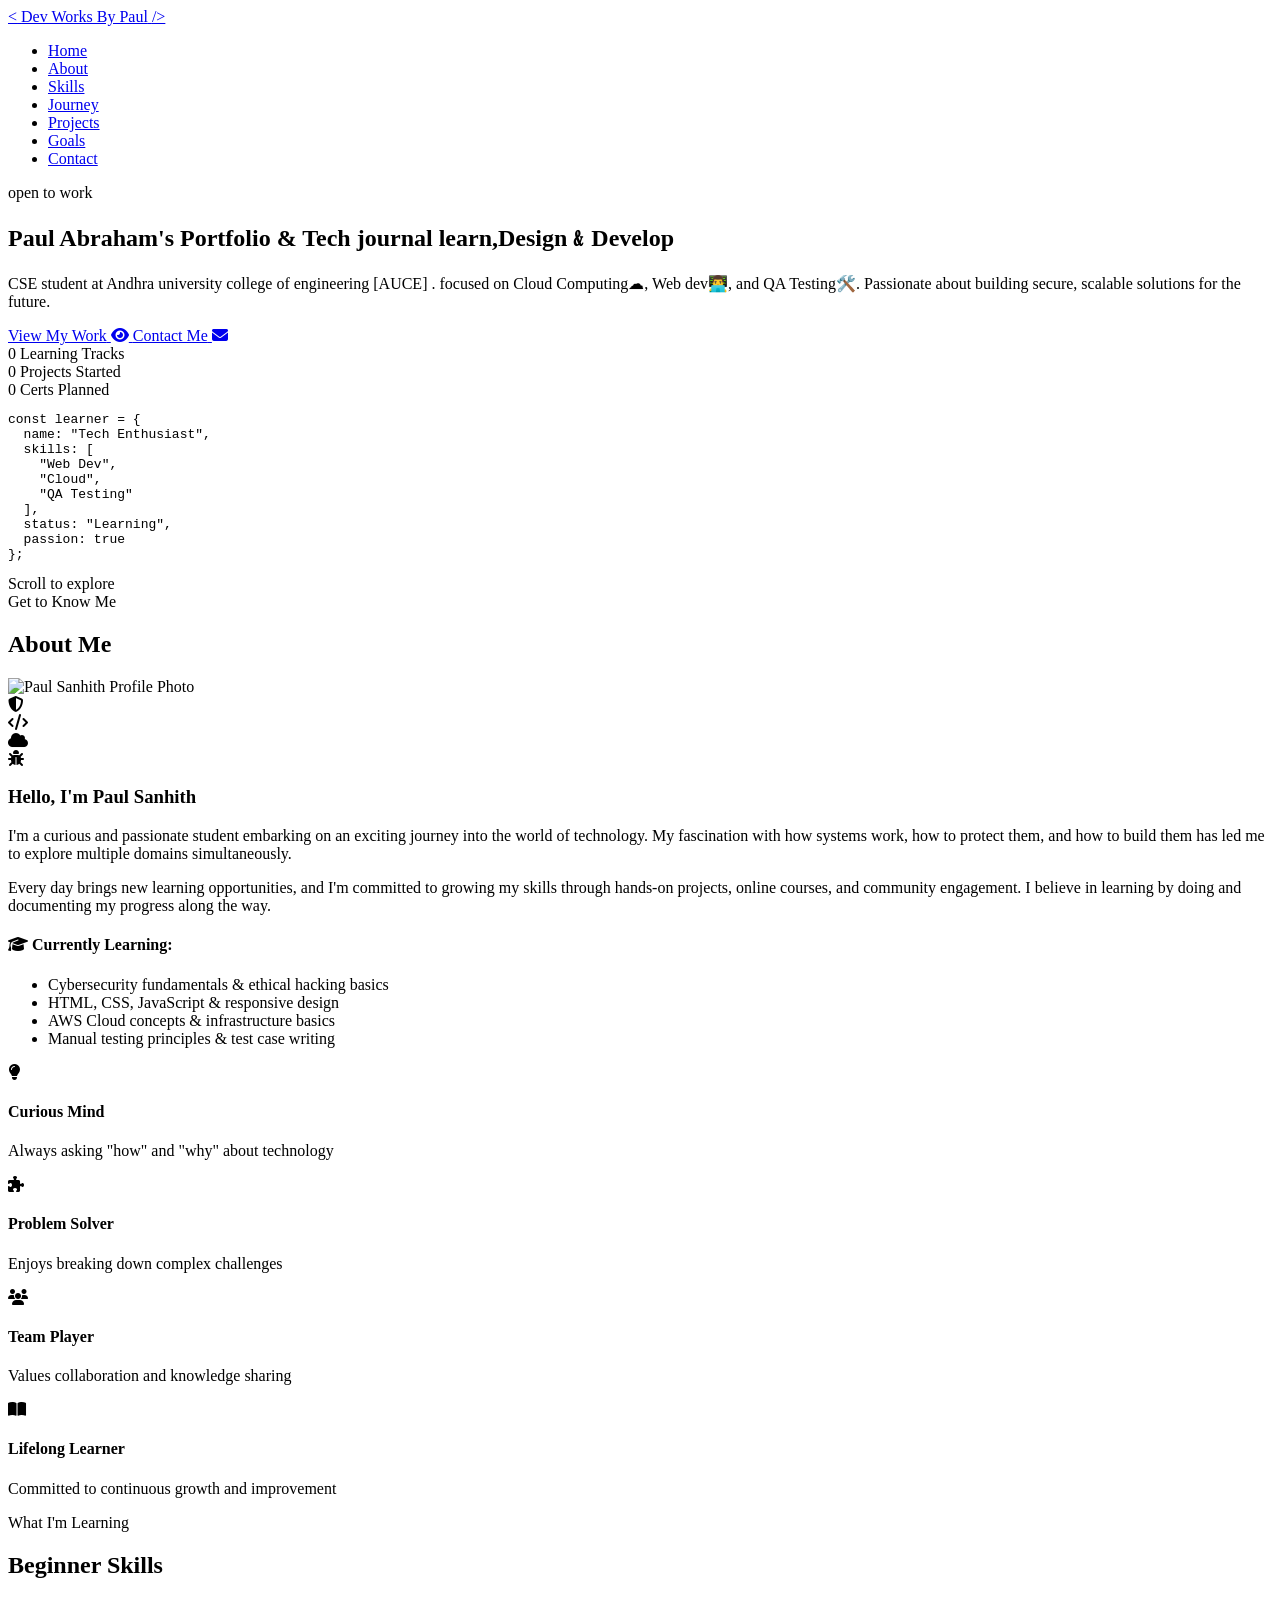
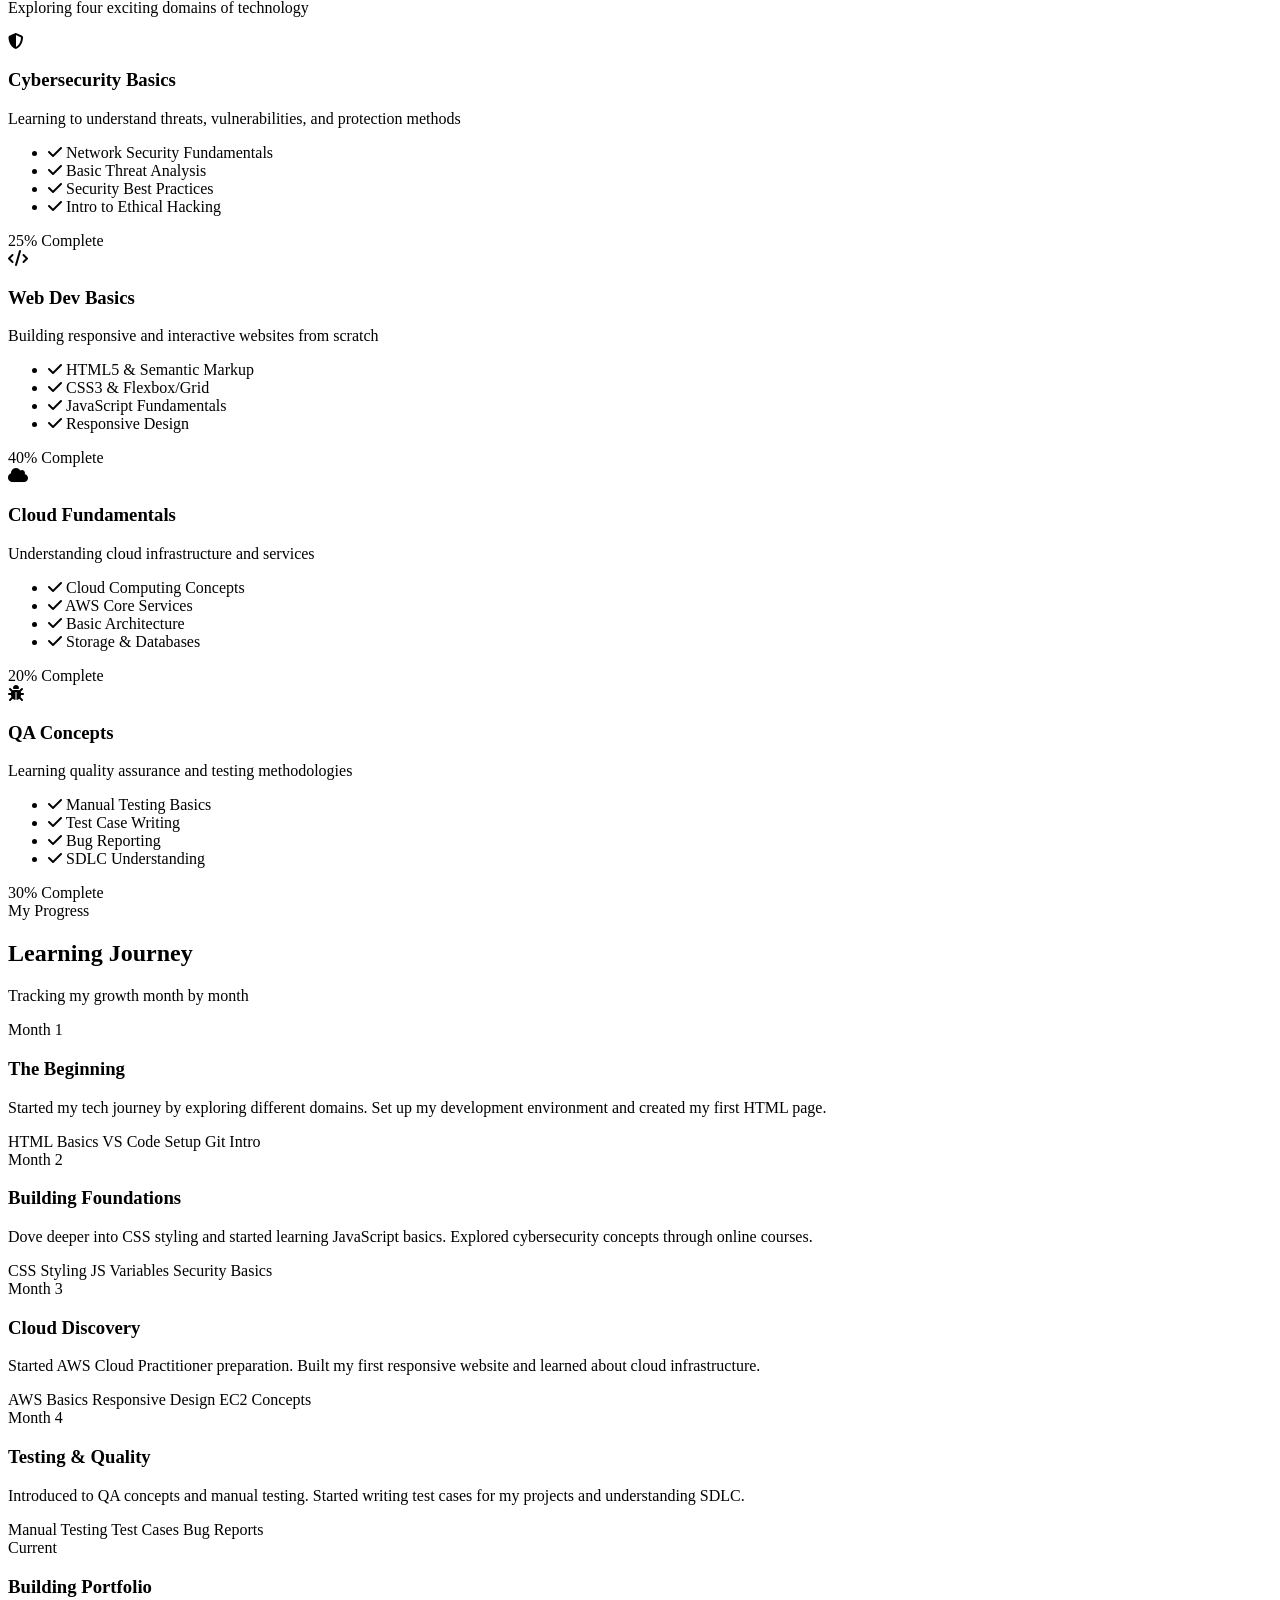
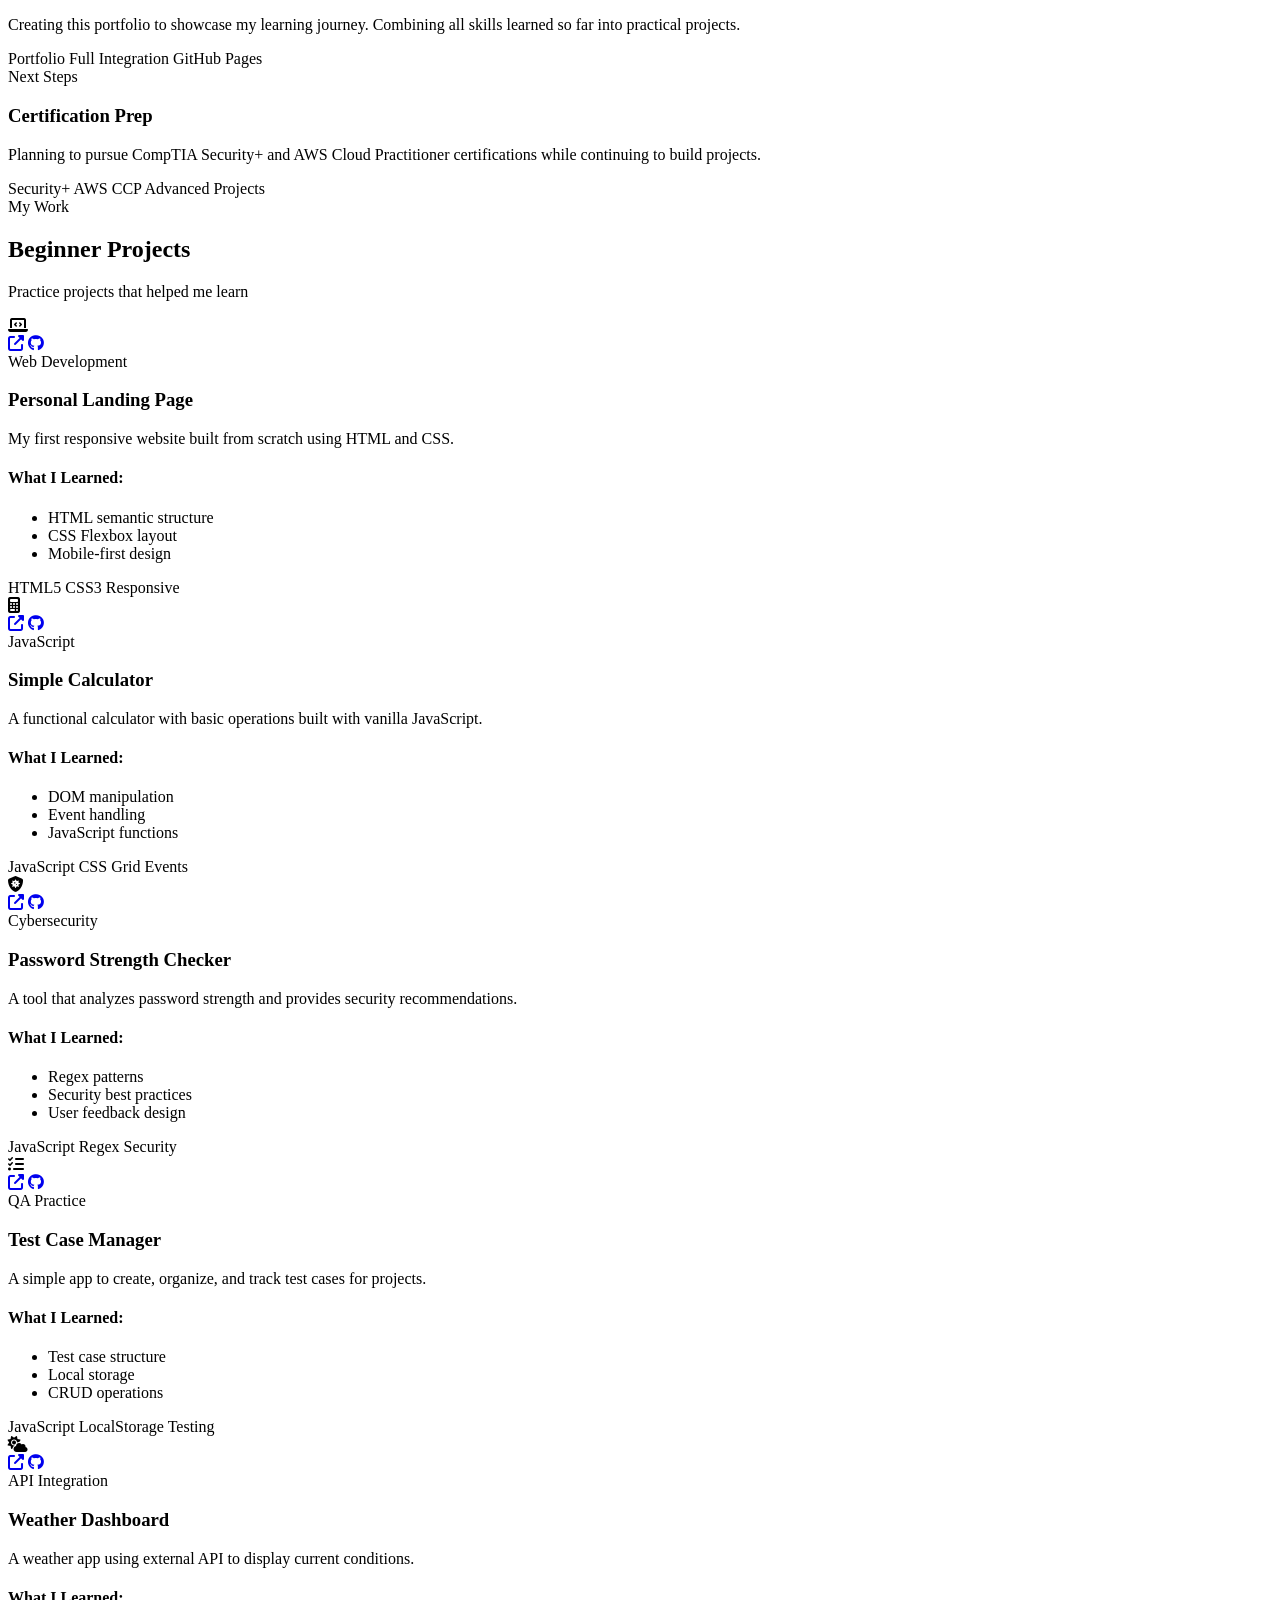
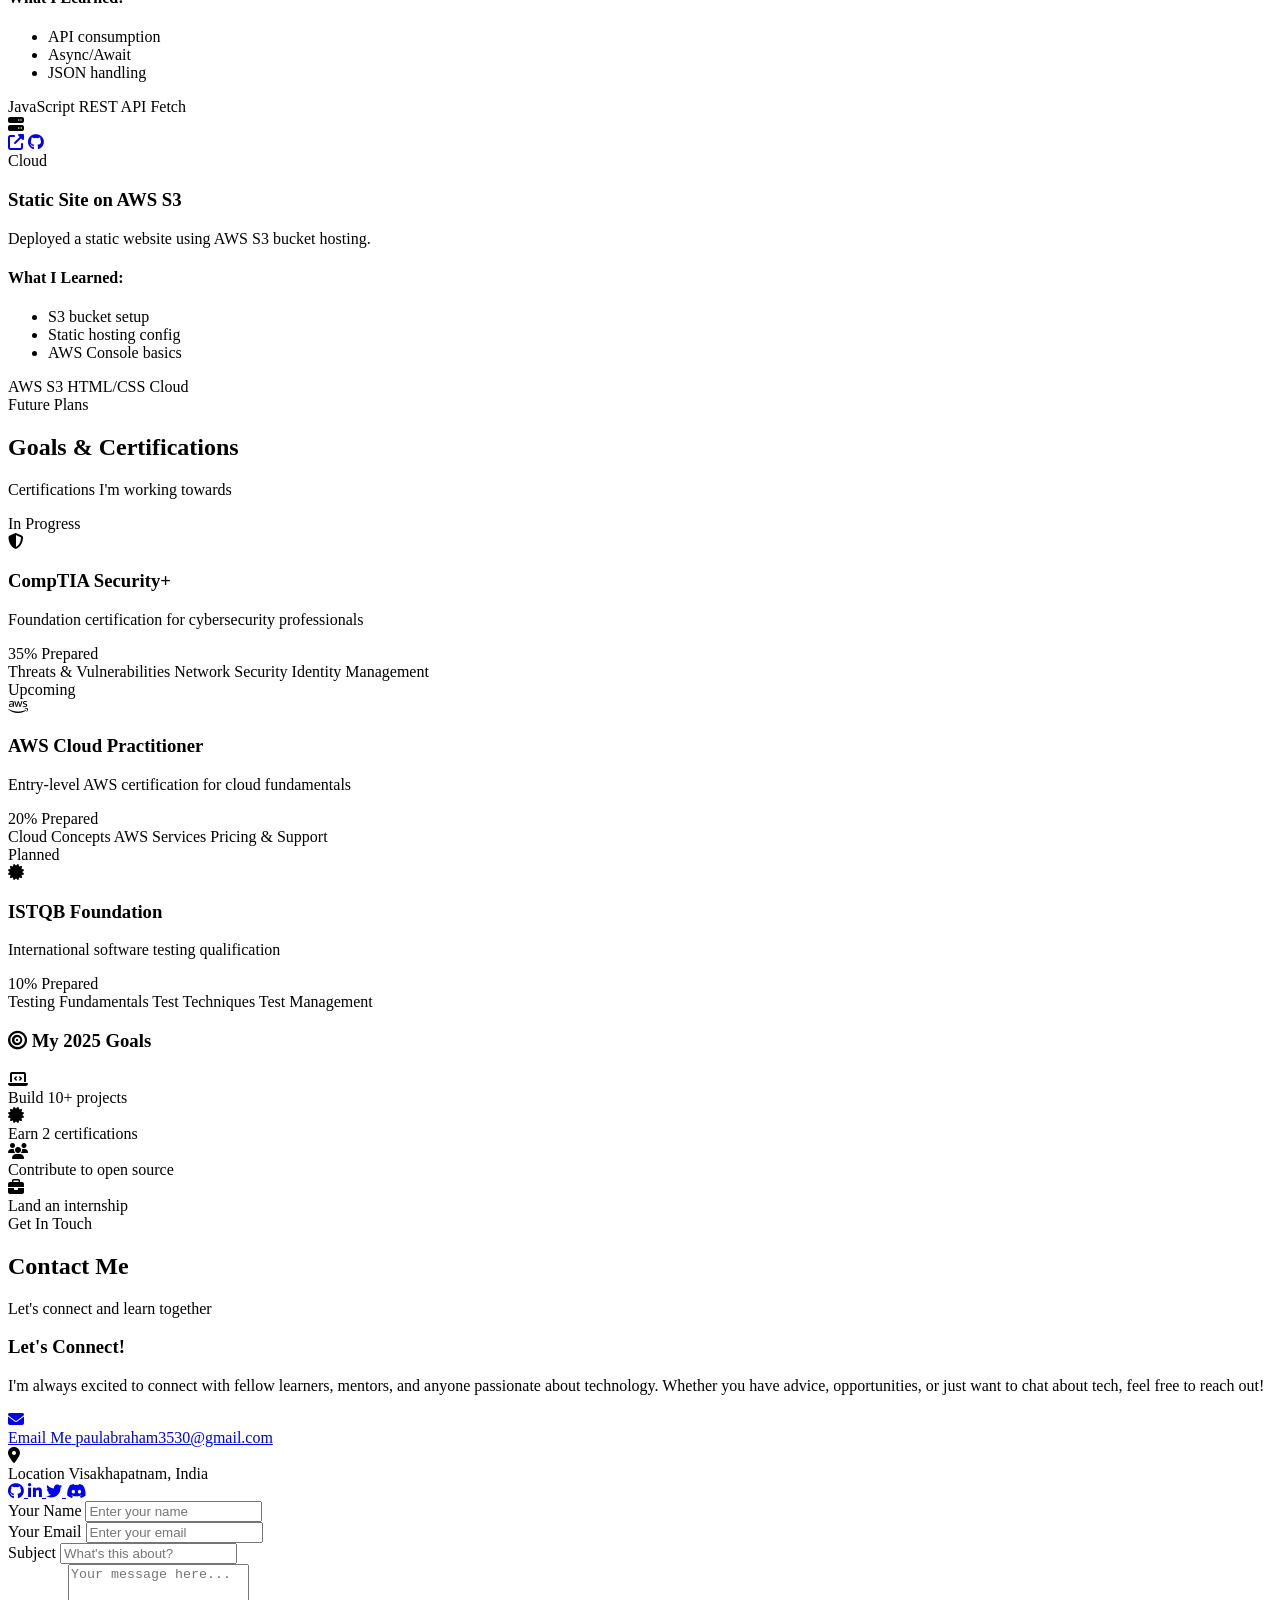
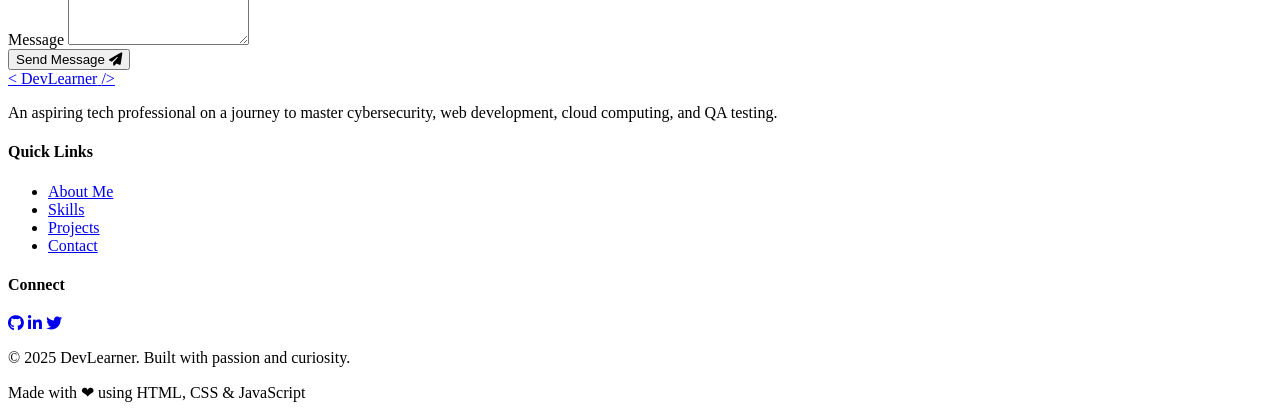
==== index.html @ 37061f15 "Update print statement from 'Hello' to 'Goodbye'" ====
<!DOCTYPE html>
<html lang="en">

<head>
    <meta charset="UTF-8">
    <meta name="viewport" content="width=device-width, initial-scale=1.0">
    <title>Tech Portfolio | Cybersecurity & Web Development Learner</title>
    <link rel="preconnect" href="https://fonts.googleapis.com">
    <link rel="preconnect" href="https://fonts.gstatic.com" crossorigin>
    <link
        href="https://fonts.googleapis.com/css2?family=Space+Grotesk:wght@300;400;500;600;700&family=Poppins:wght@300;400;500;600;700&family=Inter:wght@300;400;500;600;700&display=swap"
        rel="stylesheet">
    <link rel="stylesheet" href="https://cdnjs.cloudflare.com/ajax/libs/font-awesome/6.4.0/css/all.min.css">
    <link rel="stylesheet" href="styles.css">
</head>

<body>
    <div id="particles-container"></div>
    <div class="cyber-grid"></div>

    <nav class="navbar">
        <div class="nav-container">
            <a href="#" class="nav-logo">
                <span class="logo-bracket">&lt;</span>
                <span class="logo-text">Dev Works By Paul</span>
                <span class="logo-bracket">/&gt;</span>
            </a>
            <ul class="nav-menu">
                <li><a href="#hero" class="nav-link">Home</a></li>
                <li><a href="#about" class="nav-link">About</a></li>
                <li><a href="#skills" class="nav-link">Skills</a></li>
                <li><a href="#timeline" class="nav-link">Journey</a></li>
                <li><a href="#projects" class="nav-link">Projects</a></li>
                <li><a href="#certifications" class="nav-link">Goals</a></li>
                <li><a href="#contact" class="nav-link">Contact</a></li>
            </ul>
            <div class="hamburger">
                <span class="bar"></span>
                <span class="bar"></span>
                <span class="bar"></span>
            </div>
        </div>
    </nav>

    <section id="hero" class="hero">
        <div class="hero-content">
            <div class="hero-badge animate-on-scroll">
                <span class="badge-dot"></span>
                <span>open to work</span>
            </div>
            <h1 class="hero-title animate-on-scroll">
                <span class="title-line">Paul Abraham's</span>
                <span class="title-line gradient-text">Portfolio</span>
                <span class="title-line">&amp; Tech journal
                </span>
                <span class="title-line accent-text">learn,Design﹠Develop</span>
            </h1>
            <p class="hero-subtitle animate-on-scroll">
                CSE student at Andhra university college of engineering [AUCE] . focused on <span
                    class="highlight">Cloud Computing☁︎</span>,
                <span class="highlight">Web dev👨‍💻</span>,
                and <span class="highlight">QA Testing🛠️</span>. Passionate about building secure,
                scalable solutions for the future.
            </p>
            <div class="hero-buttons animate-on-scroll">
                <a href="#projects" class="btn btn-primary">
                    <span class="btn-text">View My Work</span>
                    <span class="btn-icon"><i class="fas fa-eye"></i></span>
                    <span class="btn-glow"></span>
                </a>
                <a href="#contact" class="btn btn-secondary">
                    <span class="btn-text">Contact Me</span>
                    <span class="btn-icon"><i class="fas fa-envelope"></i></span>
                </a>
            </div>
            <div class="hero-stats animate-on-scroll">
                <div class="stat-item">
                    <span class="stat-number" data-count="4">0</span>
                    <span class="stat-label">Learning Tracks</span>
                </div>
                <div class="stat-divider"></div>
                <div class="stat-item">
                    <span class="stat-number" data-count="6">0</span>
                    <span class="stat-label">Projects Started</span>
                </div>
                <div class="stat-divider"></div>
                <div class="stat-item">
                    <span class="stat-number" data-count="3">0</span>
                    <span class="stat-label">Certs Planned</span>
                </div>
            </div>
        </div>
        <div class="hero-visual">
            <div class="floating-shapes">
                <div class="shape shape-1"></div>
                <div class="shape shape-2"></div>
                <div class="shape shape-3"></div>
                <div class="shape shape-4"></div>
                <div class="shape shape-5"></div>
            </div>
            <div class="code-block">
                <div class="code-header">
                    <span class="code-dot red"></span>
                    <span class="code-dot yellow"></span>
                    <span class="code-dot green"></span>
                </div>
                <pre class="code-content"><code><span class="code-keyword">const</span> <span class="code-variable">learner</span> = {
  <span class="code-property">name</span>: <span class="code-string">"Tech Enthusiast"</span>,
  <span class="code-property">skills</span>: [
    <span class="code-string">"Web Dev"</span>,
    <span class="code-string">"Cloud"</span>,
    <span class="code-string">"QA Testing"</span>
  ],
  <span class="code-property">status</span>: <span class="code-string">"Learning"</span>,
  <span class="code-property">passion</span>: <span class="code-boolean">true</span>
};</code></pre>
            </div>
        </div>
        <div class="scroll-indicator">
            <div class="mouse">
                <div class="wheel"></div>
            </div>
            <span>Scroll to explore</span>
        </div>
    </section>

    <section id="about" class="about">
        <div class="container">
            <div class="section-header animate-on-scroll">
                <span class="section-tag">Get to Know Me</span>
                <h2 class="section-title">About <span class="gradient-text">Me</span></h2>
            </div>
            <div class="about-grid">
                <div class="about-card glass-card animate-on-scroll">
                    <!-- AFTER: rotating neon ring profile (replace the BEFORE block with this) -->
                    <!-- AFTER: rotating neon ring profile (replace the BEFORE block with this) -->
                    <div class="about-image-wrapper">
                        <div class="about-profile-frame neon">
                            <div class="about-profile-inner">
                                <img src="profilepic.jpeg" alt="Paul Sanhith Profile Photo" />
                            </div>
                        </div>

                        <div class="floating-icon icon-1"><i class="fas fa-shield-halved"></i></div>
                        <div class="floating-icon icon-2"><i class="fas fa-code"></i></div>
                        <div class="floating-icon icon-3"><i class="fas fa-cloud"></i></div>
                        <div class="floating-icon icon-4"><i class="fas fa-bug"></i></div>
                    </div>

                    <div class="about-content">
                        <h3 class="about-name">Hello, I'm <span class="gradient-text">Paul Sanhith</span></h3>
                        <p class="about-bio">
                            I'm a curious and passionate student embarking on an exciting journey into the world of
                            technology.
                            My fascination with how systems work, how to protect them, and how to build them has led me
                            to
                            explore multiple domains simultaneously.
                        </p>
                        <p class="about-bio">
                            Every day brings new learning opportunities, and I'm committed to growing my skills through
                            hands-on projects, online courses, and community engagement. I believe in learning by doing
                            and documenting my progress along the way.
                        </p>
                        <div class="currently-learning">
                            <h4><i class="fas fa-graduation-cap"></i> Currently Learning:</h4>
                            <ul class="learning-list">
                                <li><span class="learning-dot cyber"></span>Cybersecurity fundamentals & ethical hacking
                                    basics</li>
                                <li><span class="learning-dot web"></span>HTML, CSS, JavaScript & responsive design</li>
                                <li><span class="learning-dot cloud"></span>AWS Cloud concepts & infrastructure basics
                                </li>
                                <li><span class="learning-dot qa"></span>Manual testing principles & test case writing
                                </li>
                            </ul>
                        </div>
                    </div>
                </div>
                <div class="about-traits animate-on-scroll">
                    <div class="trait-card glass-card">
                        <div class="trait-icon"><i class="fas fa-lightbulb"></i></div>
                        <h4>Curious Mind</h4>
                        <p>Always asking "how" and "why" about technology</p>
                    </div>
                    <div class="trait-card glass-card">
                        <div class="trait-icon"><i class="fas fa-puzzle-piece"></i></div>
                        <h4>Problem Solver</h4>
                        <p>Enjoys breaking down complex challenges</p>
                    </div>
                    <div class="trait-card glass-card">
                        <div class="trait-icon"><i class="fas fa-users"></i></div>
                        <h4>Team Player</h4>
                        <p>Values collaboration and knowledge sharing</p>
                    </div>
                    <div class="trait-card glass-card">
                        <div class="trait-icon"><i class="fas fa-book-open"></i></div>
                        <h4>Lifelong Learner</h4>
                        <p>Committed to continuous growth and improvement</p>
                    </div>
                </div>
            </div>
        </div>
    </section>

    <section id="skills" class="skills">
        <div class="container">
            <div class="section-header animate-on-scroll">
                <span class="section-tag">What I'm Learning</span>
                <h2 class="section-title">Beginner <span class="gradient-text">Skills</span></h2>
                <p class="section-subtitle">Exploring four exciting domains of technology</p>
            </div>
            <div class="skills-grid">
                <div class="skill-card glass-card animate-on-scroll" data-category="cyber">
                    <div class="skill-glow"></div>
                    <div class="skill-icon">
                        <i class="fas fa-shield-halved"></i>
                    </div>
                    <h3 class="skill-title">Cybersecurity Basics</h3>
                    <p class="skill-description">Learning to understand threats, vulnerabilities, and protection methods
                    </p>
                    <ul class="skill-list">
                        <li><i class="fas fa-check"></i> Network Security Fundamentals</li>
                        <li><i class="fas fa-check"></i> Basic Threat Analysis</li>
                        <li><i class="fas fa-check"></i> Security Best Practices</li>
                        <li><i class="fas fa-check"></i> Intro to Ethical Hacking</li>
                    </ul>
                    <div class="skill-progress">
                        <div class="progress-bar" data-progress="25"></div>
                        <span class="progress-label">25% Complete</span>
                    </div>
                </div>

                <div class="skill-card glass-card animate-on-scroll" data-category="web">
                    <div class="skill-glow"></div>
                    <div class="skill-icon">
                        <i class="fas fa-code"></i>
                    </div>
                    <h3 class="skill-title">Web Dev Basics</h3>
                    <p class="skill-description">Building responsive and interactive websites from scratch</p>
                    <ul class="skill-list">
                        <li><i class="fas fa-check"></i> HTML5 & Semantic Markup</li>
                        <li><i class="fas fa-check"></i> CSS3 & Flexbox/Grid</li>
                        <li><i class="fas fa-check"></i> JavaScript Fundamentals</li>
                        <li><i class="fas fa-check"></i> Responsive Design</li>
                    </ul>
                    <div class="skill-progress">
                        <div class="progress-bar" data-progress="40"></div>
                        <span class="progress-label">40% Complete</span>
                    </div>
                </div>

                <div class="skill-card glass-card animate-on-scroll" data-category="cloud">
                    <div class="skill-glow"></div>
                    <div class="skill-icon">
                        <i class="fas fa-cloud"></i>
                    </div>
                    <h3 class="skill-title">Cloud Fundamentals</h3>
                    <p class="skill-description">Understanding cloud infrastructure and services</p>
                    <ul class="skill-list">
                        <li><i class="fas fa-check"></i> Cloud Computing Concepts</li>
                        <li><i class="fas fa-check"></i> AWS Core Services</li>
                        <li><i class="fas fa-check"></i> Basic Architecture</li>
                        <li><i class="fas fa-check"></i> Storage & Databases</li>
                    </ul>
                    <div class="skill-progress">
                        <div class="progress-bar" data-progress="20"></div>
                        <span class="progress-label">20% Complete</span>
                    </div>
                </div>

                <div class="skill-card glass-card animate-on-scroll" data-category="qa">
                    <div class="skill-glow"></div>
                    <div class="skill-icon">
                        <i class="fas fa-bug"></i>
                    </div>
                    <h3 class="skill-title">QA Concepts</h3>
                    <p class="skill-description">Learning quality assurance and testing methodologies</p>
                    <ul class="skill-list">
                        <li><i class="fas fa-check"></i> Manual Testing Basics</li>
                        <li><i class="fas fa-check"></i> Test Case Writing</li>
                        <li><i class="fas fa-check"></i> Bug Reporting</li>
                        <li><i class="fas fa-check"></i> SDLC Understanding</li>
                    </ul>
                    <div class="skill-progress">
                        <div class="progress-bar" data-progress="30"></div>
                        <span class="progress-label">30% Complete</span>
                    </div>
                </div>
            </div>
        </div>
    </section>

    <section id="timeline" class="timeline">
        <div class="container">
            <div class="section-header animate-on-scroll">
                <span class="section-tag">My Progress</span>
                <h2 class="section-title">Learning <span class="gradient-text">Journey</span></h2>
                <p class="section-subtitle">Tracking my growth month by month</p>
            </div>
            <div class="timeline-wrapper">
                <div class="timeline-line"></div>

                <div class="timeline-item animate-on-scroll" data-side="left">
                    <div class="timeline-dot"></div>
                    <div class="timeline-content glass-card">
                        <span class="timeline-date">Month 1</span>
                        <h3 class="timeline-title">The Beginning</h3>
                        <p class="timeline-description">Started my tech journey by exploring different domains. Set up
                            my development environment and created my first HTML page.</p>
                        <div class="timeline-tags">
                            <span class="tag">HTML Basics</span>
                            <span class="tag">VS Code Setup</span>
                            <span class="tag">Git Intro</span>
                        </div>
                    </div>
                </div>

                <div class="timeline-item animate-on-scroll" data-side="right">
                    <div class="timeline-dot"></div>
                    <div class="timeline-content glass-card">
                        <span class="timeline-date">Month 2</span>
                        <h3 class="timeline-title">Building Foundations</h3>
                        <p class="timeline-description">Dove deeper into CSS styling and started learning JavaScript
                            basics. Explored cybersecurity concepts through online courses.</p>
                        <div class="timeline-tags">
                            <span class="tag">CSS Styling</span>
                            <span class="tag">JS Variables</span>
                            <span class="tag">Security Basics</span>
                        </div>
                    </div>
                </div>

                <div class="timeline-item animate-on-scroll" data-side="left">
                    <div class="timeline-dot"></div>
                    <div class="timeline-content glass-card">
                        <span class="timeline-date">Month 3</span>
                        <h3 class="timeline-title">Cloud Discovery</h3>
                        <p class="timeline-description">Started AWS Cloud Practitioner preparation. Built my first
                            responsive website and learned about cloud infrastructure.</p>
                        <div class="timeline-tags">
                            <span class="tag">AWS Basics</span>
                            <span class="tag">Responsive Design</span>
                            <span class="tag">EC2 Concepts</span>
                        </div>
                    </div>
                </div>

                <div class="timeline-item animate-on-scroll" data-side="right">
                    <div class="timeline-dot"></div>
                    <div class="timeline-content glass-card">
                        <span class="timeline-date">Month 4</span>
                        <h3 class="timeline-title">Testing & Quality</h3>
                        <p class="timeline-description">Introduced to QA concepts and manual testing. Started writing
                            test cases for my projects and understanding SDLC.</p>
                        <div class="timeline-tags">
                            <span class="tag">Manual Testing</span>
                            <span class="tag">Test Cases</span>
                            <span class="tag">Bug Reports</span>
                        </div>
                    </div>
                </div>

                <div class="timeline-item animate-on-scroll" data-side="left">
                    <div class="timeline-dot active"></div>
                    <div class="timeline-content glass-card current">
                        <span class="timeline-date">Current</span>
                        <h3 class="timeline-title">Building Portfolio</h3>
                        <p class="timeline-description">Creating this portfolio to showcase my learning journey.
                            Combining all skills learned so far into practical projects.</p>
                        <div class="timeline-tags">
                            <span class="tag">Portfolio</span>
                            <span class="tag">Full Integration</span>
                            <span class="tag">GitHub Pages</span>
                        </div>
                    </div>
                </div>

                <div class="timeline-item animate-on-scroll" data-side="right">
                    <div class="timeline-dot future"></div>
                    <div class="timeline-content glass-card future">
                        <span class="timeline-date">Next Steps</span>
                        <h3 class="timeline-title">Certification Prep</h3>
                        <p class="timeline-description">Planning to pursue CompTIA Security+ and AWS Cloud Practitioner
                            certifications while continuing to build projects.</p>
                        <div class="timeline-tags">
                            <span class="tag">Security+</span>
                            <span class="tag">AWS CCP</span>
                            <span class="tag">Advanced Projects</span>
                        </div>
                    </div>
                </div>
            </div>
        </div>
    </section>

    <section id="projects" class="projects">
        <div class="container">
            <div class="section-header animate-on-scroll">
                <span class="section-tag">My Work</span>
                <h2 class="section-title">Beginner <span class="gradient-text">Projects</span></h2>
                <p class="section-subtitle">Practice projects that helped me learn</p>
            </div>
            <div class="projects-grid">
                <div class="project-card glass-card animate-on-scroll" data-tilt>
                    <div class="project-image">
                        <div class="project-placeholder">
                            <i class="fas fa-laptop-code"></i>
                        </div>
                        <div class="project-overlay">
                            <a href="#" class="project-link"><i class="fas fa-external-link-alt"></i></a>
                            <a href="#" class="project-link"><i class="fab fa-github"></i></a>
                        </div>
                    </div>
                    <div class="project-content">
                        <span class="project-category">Web Development</span>
                        <h3 class="project-title">Personal Landing Page</h3>
                        <p class="project-description">My first responsive website built from scratch using HTML and
                            CSS.</p>
                        <div class="project-learned">
                            <h4>What I Learned:</h4>
                            <ul>
                                <li>HTML semantic structure</li>
                                <li>CSS Flexbox layout</li>
                                <li>Mobile-first design</li>
                            </ul>
                        </div>
                        <div class="project-tech">
                            <span>HTML5</span>
                            <span>CSS3</span>
                            <span>Responsive</span>
                        </div>
                    </div>
                </div>

                <div class="project-card glass-card animate-on-scroll" data-tilt>
                    <div class="project-image">
                        <div class="project-placeholder">
                            <i class="fas fa-calculator"></i>
                        </div>
                        <div class="project-overlay">
                            <a href="#" class="project-link"><i class="fas fa-external-link-alt"></i></a>
                            <a href="#" class="project-link"><i class="fab fa-github"></i></a>
                        </div>
                    </div>
                    <div class="project-content">
                        <span class="project-category">JavaScript</span>
                        <h3 class="project-title">Simple Calculator</h3>
                        <p class="project-description">A functional calculator with basic operations built with vanilla
                            JavaScript.</p>
                        <div class="project-learned">
                            <h4>What I Learned:</h4>
                            <ul>
                                <li>DOM manipulation</li>
                                <li>Event handling</li>
                                <li>JavaScript functions</li>
                            </ul>
                        </div>
                        <div class="project-tech">
                            <span>JavaScript</span>
                            <span>CSS Grid</span>
                            <span>Events</span>
                        </div>
                    </div>
                </div>

                <div class="project-card glass-card animate-on-scroll" data-tilt>
                    <div class="project-image">
                        <div class="project-placeholder">
                            <i class="fas fa-shield-virus"></i>
                        </div>
                        <div class="project-overlay">
                            <a href="#" class="project-link"><i class="fas fa-external-link-alt"></i></a>
                            <a href="#" class="project-link"><i class="fab fa-github"></i></a>
                        </div>
                    </div>
                    <div class="project-content">
                        <span class="project-category">Cybersecurity</span>
                        <h3 class="project-title">Password Strength Checker</h3>
                        <p class="project-description">A tool that analyzes password strength and provides security
                            recommendations.</p>
                        <div class="project-learned">
                            <h4>What I Learned:</h4>
                            <ul>
                                <li>Regex patterns</li>
                                <li>Security best practices</li>
                                <li>User feedback design</li>
                            </ul>
                        </div>
                        <div class="project-tech">
                            <span>JavaScript</span>
                            <span>Regex</span>
                            <span>Security</span>
                        </div>
                    </div>
                </div>

                <div class="project-card glass-card animate-on-scroll" data-tilt>
                    <div class="project-image">
                        <div class="project-placeholder">
                            <i class="fas fa-list-check"></i>
                        </div>
                        <div class="project-overlay">
                            <a href="#" class="project-link"><i class="fas fa-external-link-alt"></i></a>
                            <a href="#" class="project-link"><i class="fab fa-github"></i></a>
                        </div>
                    </div>
                    <div class="project-content">
                        <span class="project-category">QA Practice</span>
                        <h3 class="project-title">Test Case Manager</h3>
                        <p class="project-description">A simple app to create, organize, and track test cases for
                            projects.</p>
                        <div class="project-learned">
                            <h4>What I Learned:</h4>
                            <ul>
                                <li>Test case structure</li>
                                <li>Local storage</li>
                                <li>CRUD operations</li>
                            </ul>
                        </div>
                        <div class="project-tech">
                            <span>JavaScript</span>
                            <span>LocalStorage</span>
                            <span>Testing</span>
                        </div>
                    </div>
                </div>

                <div class="project-card glass-card animate-on-scroll" data-tilt>
                    <div class="project-image">
                        <div class="project-placeholder">
                            <i class="fas fa-cloud-sun"></i>
                        </div>
                        <div class="project-overlay">
                            <a href="#" class="project-link"><i class="fas fa-external-link-alt"></i></a>
                            <a href="#" class="project-link"><i class="fab fa-github"></i></a>
                        </div>
                    </div>
                    <div class="project-content">
                        <span class="project-category">API Integration</span>
                        <h3 class="project-title">Weather Dashboard</h3>
                        <p class="project-description">A weather app using external API to display current conditions.
                        </p>
                        <div class="project-learned">
                            <h4>What I Learned:</h4>
                            <ul>
                                <li>API consumption</li>
                                <li>Async/Await</li>
                                <li>JSON handling</li>
                            </ul>
                        </div>
                        <div class="project-tech">
                            <span>JavaScript</span>
                            <span>REST API</span>
                            <span>Fetch</span>
                        </div>
                    </div>
                </div>

                <div class="project-card glass-card animate-on-scroll" data-tilt>
                    <div class="project-image">
                        <div class="project-placeholder">
                            <i class="fas fa-server"></i>
                        </div>
                        <div class="project-overlay">
                            <a href="#" class="project-link"><i class="fas fa-external-link-alt"></i></a>
                            <a href="#" class="project-link"><i class="fab fa-github"></i></a>
                        </div>
                    </div>
                    <div class="project-content">
                        <span class="project-category">Cloud</span>
                        <h3 class="project-title">Static Site on AWS S3</h3>
                        <p class="project-description">Deployed a static website using AWS S3 bucket hosting.</p>
                        <div class="project-learned">
                            <h4>What I Learned:</h4>
                            <ul>
                                <li>S3 bucket setup</li>
                                <li>Static hosting config</li>
                                <li>AWS Console basics</li>
                            </ul>
                        </div>
                        <div class="project-tech">
                            <span>AWS S3</span>
                            <span>HTML/CSS</span>
                            <span>Cloud</span>
                        </div>
                    </div>
                </div>
            </div>
        </div>
    </section>

    <section id="certifications" class="certifications">
        <div class="container">
            <div class="section-header animate-on-scroll">
                <span class="section-tag">Future Plans</span>
                <h2 class="section-title">Goals & <span class="gradient-text">Certifications</span></h2>
                <p class="section-subtitle">Certifications I'm working towards</p>
            </div>
            <div class="certs-grid">
                <div class="cert-card glass-card animate-on-scroll">
                    <div class="cert-badge in-progress">
                        <span>In Progress</span>
                    </div>
                    <div class="cert-icon">
                        <i class="fas fa-shield-halved"></i>
                    </div>
                    <h3 class="cert-title">CompTIA Security+</h3>
                    <p class="cert-description">Foundation certification for cybersecurity professionals</p>
                    <div class="cert-progress">
                        <div class="cert-progress-bar" style="--progress: 35%"></div>
                        <span>35% Prepared</span>
                    </div>
                    <div class="cert-topics">
                        <span>Threats & Vulnerabilities</span>
                        <span>Network Security</span>
                        <span>Identity Management</span>
                    </div>
                </div>

                <div class="cert-card glass-card animate-on-scroll">
                    <div class="cert-badge upcoming">
                        <span>Upcoming</span>
                    </div>
                    <div class="cert-icon">
                        <i class="fab fa-aws"></i>
                    </div>
                    <h3 class="cert-title">AWS Cloud Practitioner</h3>
                    <p class="cert-description">Entry-level AWS certification for cloud fundamentals</p>
                    <div class="cert-progress">
                        <div class="cert-progress-bar" style="--progress: 20%"></div>
                        <span>20% Prepared</span>
                    </div>
                    <div class="cert-topics">
                        <span>Cloud Concepts</span>
                        <span>AWS Services</span>
                        <span>Pricing & Support</span>
                    </div>
                </div>

                <div class="cert-card glass-card animate-on-scroll">
                    <div class="cert-badge planned">
                        <span>Planned</span>
                    </div>
                    <div class="cert-icon">
                        <i class="fas fa-certificate"></i>
                    </div>
                    <h3 class="cert-title">ISTQB Foundation</h3>
                    <p class="cert-description">International software testing qualification</p>
                    <div class="cert-progress">
                        <div class="cert-progress-bar" style="--progress: 10%"></div>
                        <span>10% Prepared</span>
                    </div>
                    <div class="cert-topics">
                        <span>Testing Fundamentals</span>
                        <span>Test Techniques</span>
                        <span>Test Management</span>
                    </div>
                </div>
            </div>

            <div class="goals-section animate-on-scroll">
                <h3 class="goals-title"><i class="fas fa-bullseye"></i> My 2025 Goals</h3>
                <div class="goals-grid">
                    <div class="goal-item glass-card">
                        <div class="goal-icon"><i class="fas fa-laptop-code"></i></div>
                        <span>Build 10+ projects</span>
                    </div>
                    <div class="goal-item glass-card">
                        <div class="goal-icon"><i class="fas fa-certificate"></i></div>
                        <span>Earn 2 certifications</span>
                    </div>
                    <div class="goal-item glass-card">
                        <div class="goal-icon"><i class="fas fa-users"></i></div>
                        <span>Contribute to open source</span>
                    </div>
                    <div class="goal-item glass-card">
                        <div class="goal-icon"><i class="fas fa-briefcase"></i></div>
                        <span>Land an internship</span>
                    </div>
                </div>
            </div>
        </div>
    </section>

    <section id="contact" class="contact">
        <div class="container">
            <div class="section-header animate-on-scroll">
                <span class="section-tag">Get In Touch</span>
                <h2 class="section-title">Contact <span class="gradient-text">Me</span></h2>
                <p class="section-subtitle">Let's connect and learn together</p>
            </div>
            <div class="contact-wrapper">
                <div class="contact-info animate-on-scroll">
                    <div class="contact-text">
                        <h3>Let's Connect!</h3>
                        <p>I'm always excited to connect with fellow learners, mentors, and anyone passionate about
                            technology. Whether you have advice, opportunities, or just want to chat about tech, feel
                            free to reach out!</p>
                    </div>
                    <div class="contact-methods">
                        <a href="mailto:paulabraham3530@gmail.com" class="contact-method glass-card">
                            <div class="method-icon"><i class="fas fa-envelope"></i></div>
                            <div class="method-details">
                                <span class="method-label">Email Me</span>
                                <span class="method-value">paulabraham3530@gmail.com</span>
                            </div>
                        </a>
                        <!-- Added LinkedIn or other methods if available, for now keeping Location as placeholder but making it look active -->
                        <div class="contact-method glass-card">
                            <div class="method-icon"><i class="fas fa-map-marker-alt"></i></div>
                            <div class="method-details">
                                <span class="method-label">Location</span>
                                <span class="method-value">Visakhapatnam, India</span>
                            </div>
                        </div>
                    </div>
                    <div class="social-links">
                        <a href="#" class="social-link github" aria-label="GitHub">
                            <i class="fab fa-github"></i>
                        </a>
                        <a href="#" class="social-link linkedin" aria-label="LinkedIn">
                            <i class="fab fa-linkedin-in"></i>
                        </a>
                        <a href="#" class="social-link twitter" aria-label="Twitter">
                            <i class="fab fa-twitter"></i>
                        </a>
                        <a href="#" class="social-link discord" aria-label="Discord">
                            <i class="fab fa-discord"></i>
                        </a>
                    </div>
                </div>
                <div class="contact-form-wrapper animate-on-scroll">
                    <form class="contact-form glass-card" id="contactForm"
                        action="https://formsubmit.co/paulabraham3530@gmail.com" method="POST">
                        <!-- Honey pot to avoid spam -->
                        <input type="text" name="_honey" style="display:none">
                        <!-- Disable Captcha for cleaner feel (optional, but good for testing) -->
                        <input type="hidden" name="_captcha" value="false">

                        <div class="form-group">
                            <label for="name">Your Name</label>
                            <input type="text" id="name" name="name" required placeholder="Enter your name">
                            <span class="input-glow"></span>
                        </div>
                        <div class="form-group">
                            <label for="email">Your Email</label>
                            <input type="email" id="email" name="email" required placeholder="Enter your email">
                            <span class="input-glow"></span>
                        </div>
                        <div class="form-group">
                            <label for="subject">Subject</label>
                            <input type="text" id="subject" name="subject" required placeholder="What's this about?">
                            <span class="input-glow"></span>
                        </div>
                        <div class="form-group">
                            <label for="message">Message</label>
                            <textarea id="message" name="message" rows="5" required
                                placeholder="Your message here..."></textarea>
                            <span class="input-glow"></span>
                        </div>
                        <button type="submit" class="btn btn-primary btn-submit">
                            <span class="btn-text">Send Message</span>
                            <span class="btn-icon"><i class="fas fa-paper-plane"></i></span>
                            <span class="btn-glow"></span>
                        </button>
                    </form>
                </div>
            </div>
        </div>
    </section>

    <footer class="footer">
        <div class="footer-glow"></div>
        <div class="container">
            <div class="footer-content">
                <div class="footer-brand">
                    <a href="#" class="footer-logo">
                        <span class="logo-bracket">&lt;</span>
                        <span class="logo-text">DevLearner</span>
                        <span class="logo-bracket">/&gt;</span>
                    </a>
                    <p>An aspiring tech professional on a journey to master cybersecurity, web development, cloud
                        computing, and QA testing.</p>
                </div>
                <div class="footer-links">
                    <h4>Quick Links</h4>
                    <ul>
                        <li><a href="#about">About Me</a></li>
                        <li><a href="#skills">Skills</a></li>
                        <li><a href="#projects">Projects</a></li>
                        <li><a href="#contact">Contact</a></li>
                    </ul>
                </div>
                <div class="footer-social">
                    <h4>Connect</h4>
                    <div class="footer-social-links">
                        <a href="#" aria-label="GitHub"><i class="fab fa-github"></i></a>
                        <a href="#" aria-label="LinkedIn"><i class="fab fa-linkedin-in"></i></a>
                        <a href="#" aria-label="Twitter"><i class="fab fa-twitter"></i></a>
                    </div>
                </div>
            </div>
            <div class="footer-bottom">
                <p>&copy; 2025 DevLearner. Built with passion and curiosity.</p>
                <p class="footer-tech">Made with <span class="heart">&#10084;</span> using HTML, CSS & JavaScript</p>
            </div>
        </div>
    </footer>

    <script src="script.js"></script>
</body>

</html>
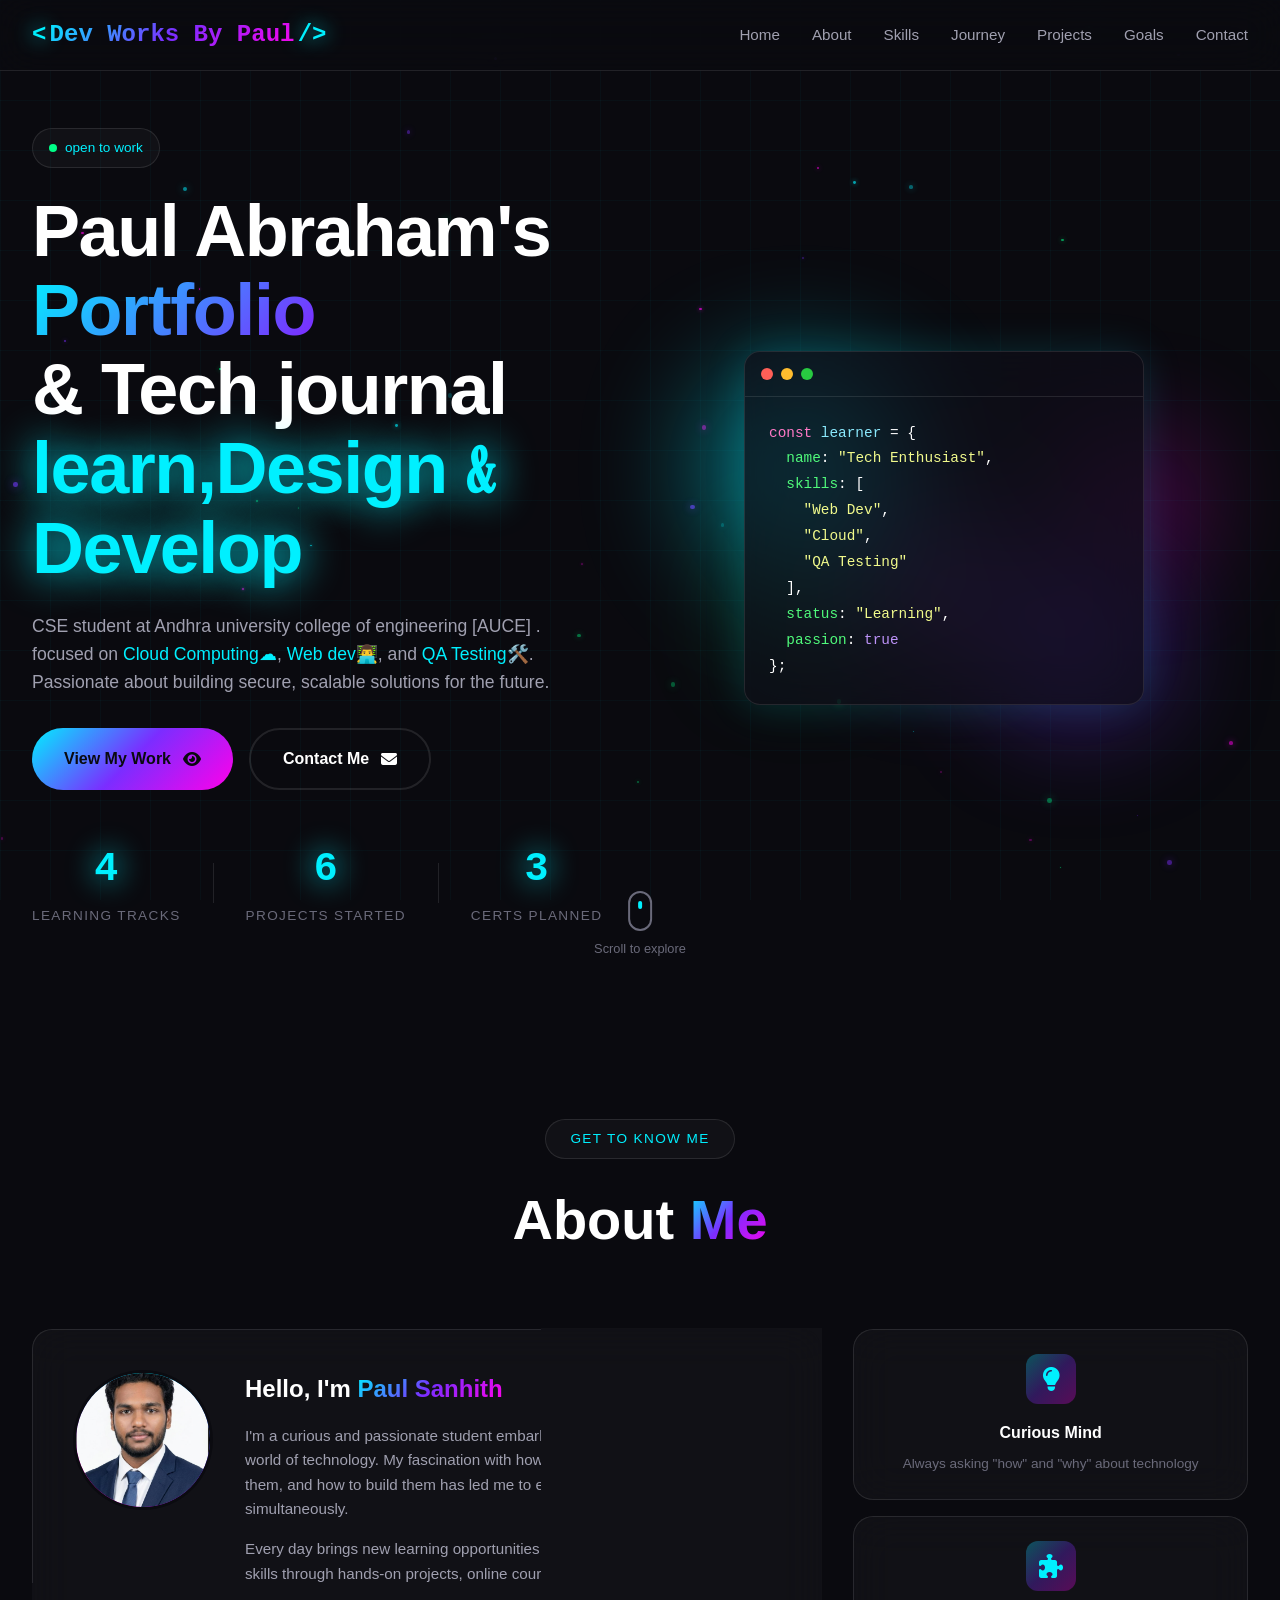
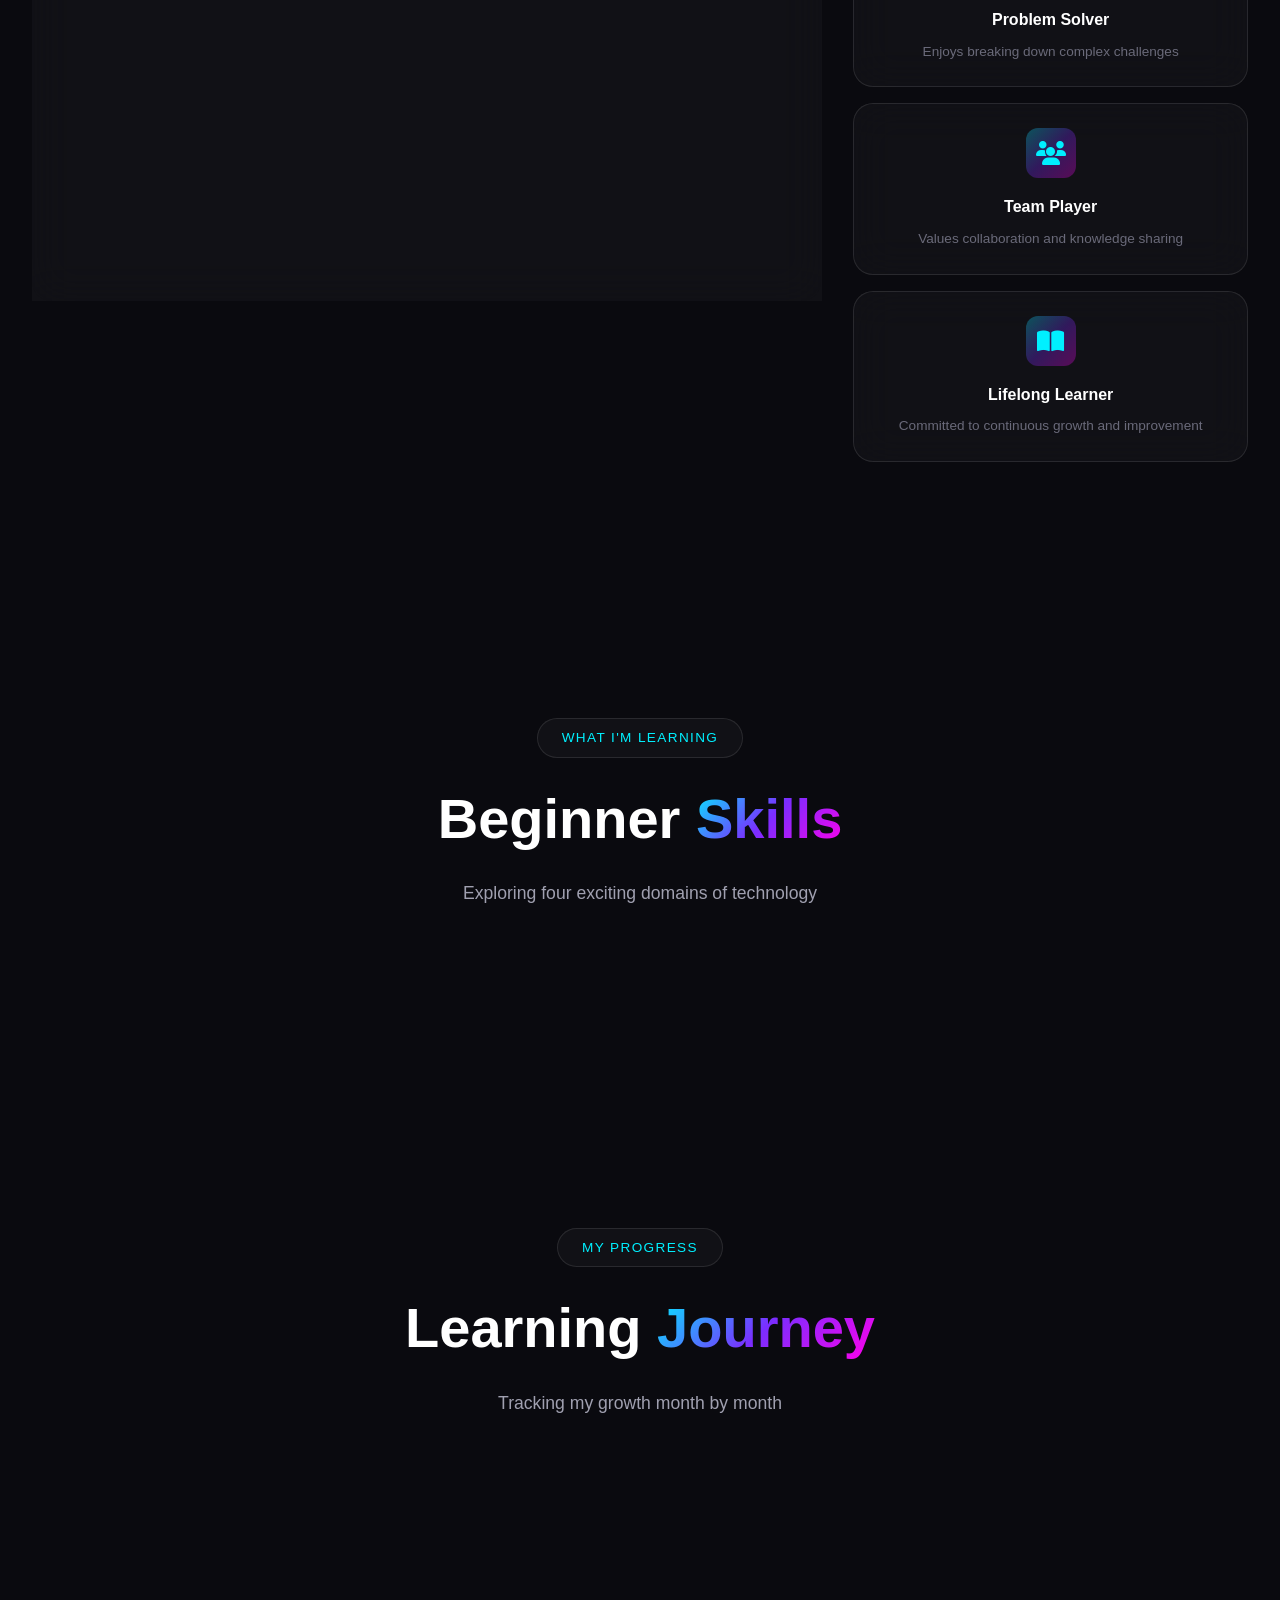
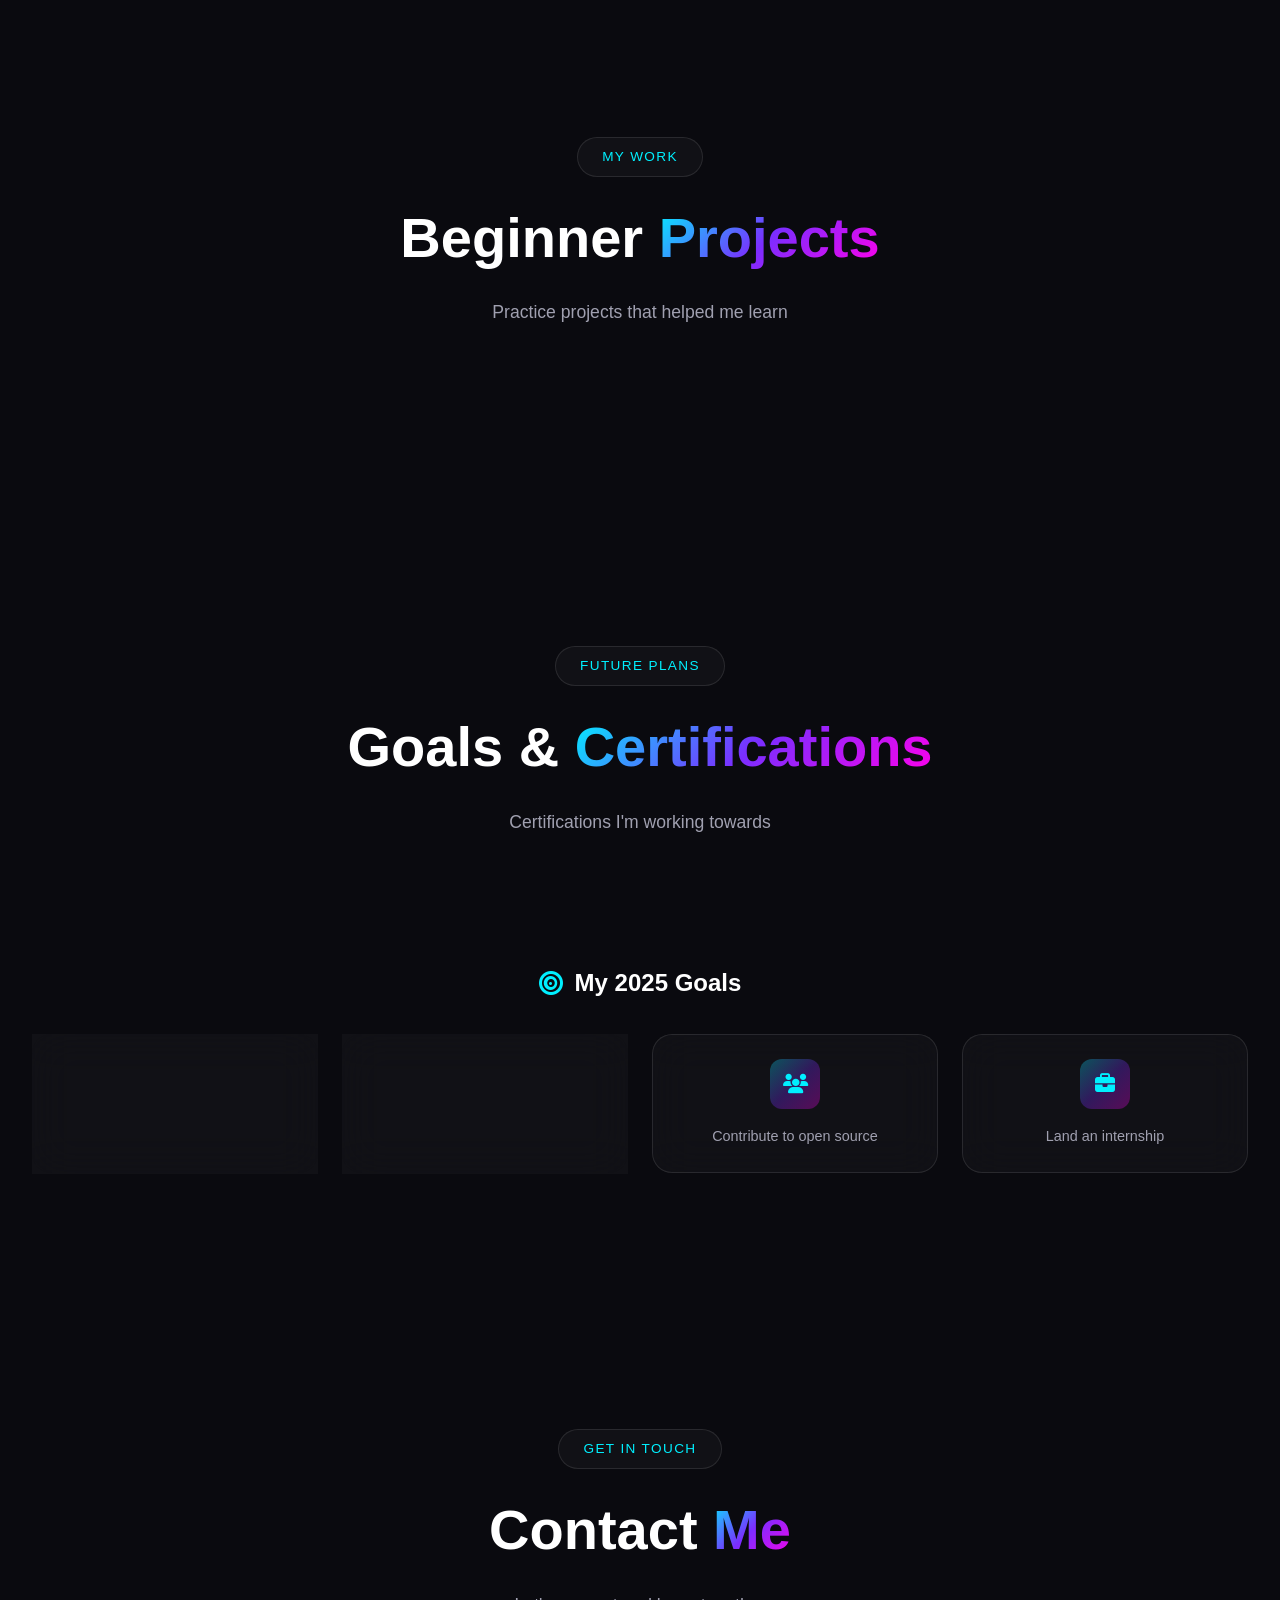
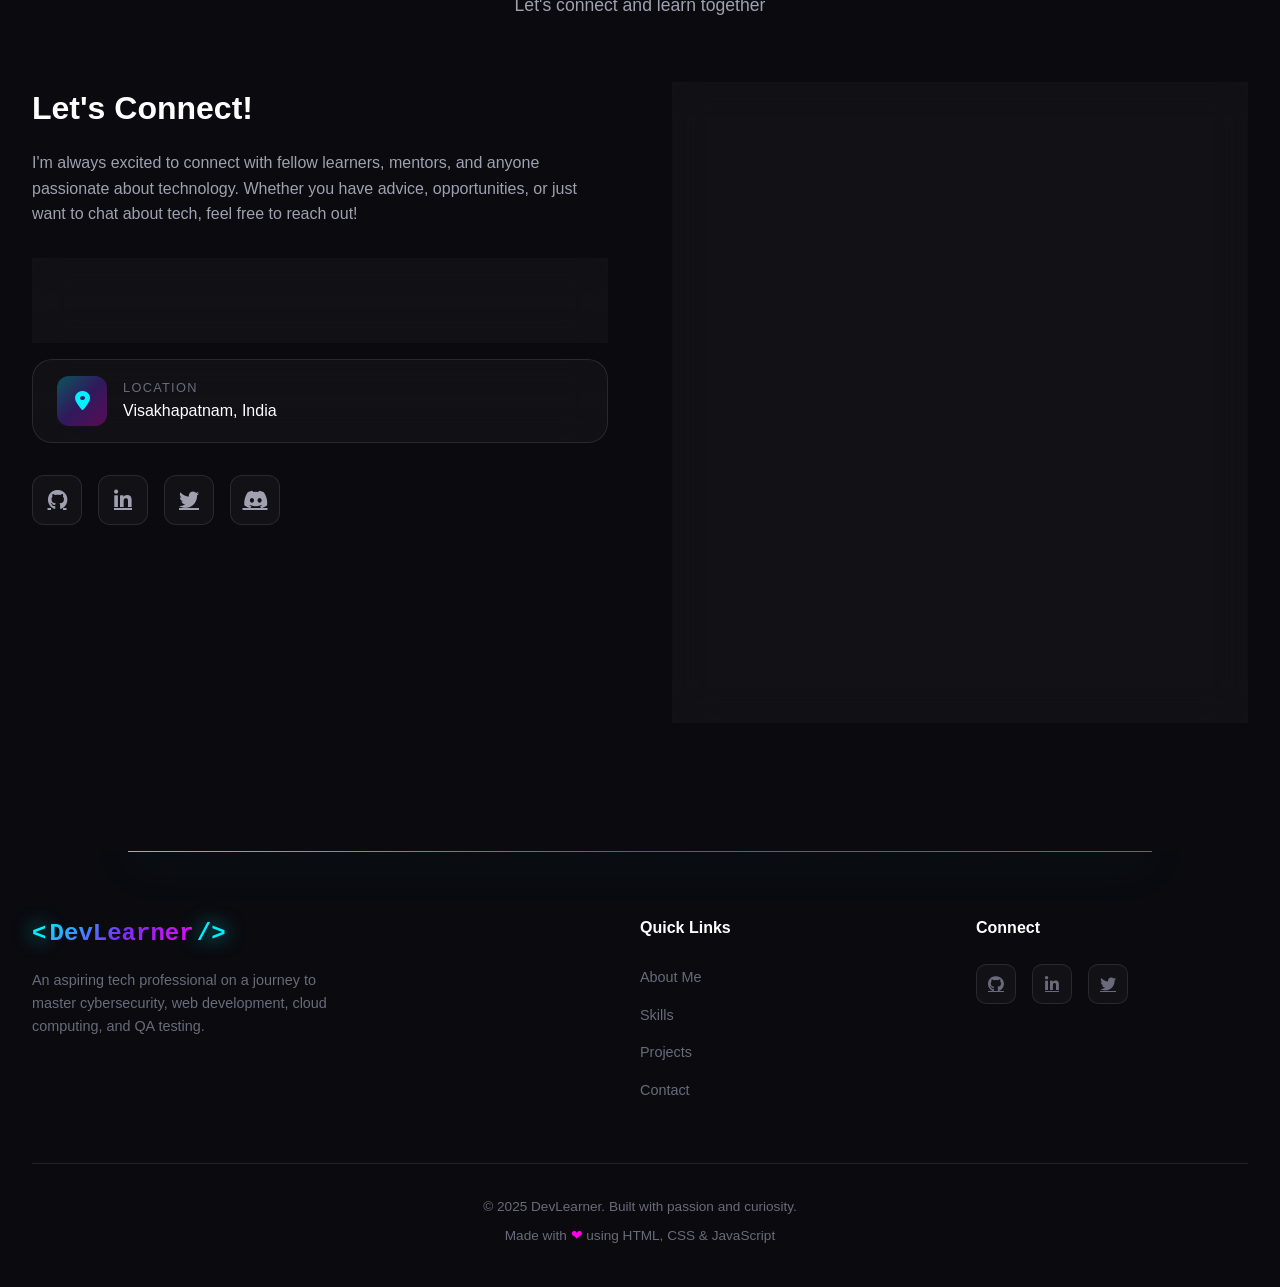
==== commit cd3f1dd5: "fix(form): implement proper ajax submission and optimize content loading" ====
--- a/index.html
+++ b/index.html
@@ -140,11 +140,6 @@
                                 <img src="profilepic.jpeg" alt="Paul Sanhith Profile Photo" />
                             </div>
                         </div>
-
-                        <div class="floating-icon icon-1"><i class="fas fa-shield-halved"></i></div>
-                        <div class="floating-icon icon-2"><i class="fas fa-code"></i></div>
-                        <div class="floating-icon icon-3"><i class="fas fa-cloud"></i></div>
-                        <div class="floating-icon icon-4"><i class="fas fa-bug"></i></div>
                     </div>
 
                     <div class="about-content">
@@ -208,83 +203,8 @@
                 <h2 class="section-title">Beginner <span class="gradient-text">Skills</span></h2>
                 <p class="section-subtitle">Exploring four exciting domains of technology</p>
             </div>
-            <div class="skills-grid">
-                <div class="skill-card glass-card animate-on-scroll" data-category="cyber">
-                    <div class="skill-glow"></div>
-                    <div class="skill-icon">
-                        <i class="fas fa-shield-halved"></i>
-                    </div>
-                    <h3 class="skill-title">Cybersecurity Basics</h3>
-                    <p class="skill-description">Learning to understand threats, vulnerabilities, and protection methods
-                    </p>
-                    <ul class="skill-list">
-                        <li><i class="fas fa-check"></i> Network Security Fundamentals</li>
-                        <li><i class="fas fa-check"></i> Basic Threat Analysis</li>
-                        <li><i class="fas fa-check"></i> Security Best Practices</li>
-                        <li><i class="fas fa-check"></i> Intro to Ethical Hacking</li>
-                    </ul>
-                    <div class="skill-progress">
-                        <div class="progress-bar" data-progress="25"></div>
-                        <span class="progress-label">25% Complete</span>
-                    </div>
-                </div>
-
-                <div class="skill-card glass-card animate-on-scroll" data-category="web">
-                    <div class="skill-glow"></div>
-                    <div class="skill-icon">
-                        <i class="fas fa-code"></i>
-                    </div>
-                    <h3 class="skill-title">Web Dev Basics</h3>
-                    <p class="skill-description">Building responsive and interactive websites from scratch</p>
-                    <ul class="skill-list">
-                        <li><i class="fas fa-check"></i> HTML5 & Semantic Markup</li>
-                        <li><i class="fas fa-check"></i> CSS3 & Flexbox/Grid</li>
-                        <li><i class="fas fa-check"></i> JavaScript Fundamentals</li>
-                        <li><i class="fas fa-check"></i> Responsive Design</li>
-                    </ul>
-                    <div class="skill-progress">
-                        <div class="progress-bar" data-progress="40"></div>
-                        <span class="progress-label">40% Complete</span>
-                    </div>
-                </div>
-
-                <div class="skill-card glass-card animate-on-scroll" data-category="cloud">
-                    <div class="skill-glow"></div>
-                    <div class="skill-icon">
-                        <i class="fas fa-cloud"></i>
-                    </div>
-                    <h3 class="skill-title">Cloud Fundamentals</h3>
-                    <p class="skill-description">Understanding cloud infrastructure and services</p>
-                    <ul class="skill-list">
-                        <li><i class="fas fa-check"></i> Cloud Computing Concepts</li>
-                        <li><i class="fas fa-check"></i> AWS Core Services</li>
-                        <li><i class="fas fa-check"></i> Basic Architecture</li>
-                        <li><i class="fas fa-check"></i> Storage & Databases</li>
-                    </ul>
-                    <div class="skill-progress">
-                        <div class="progress-bar" data-progress="20"></div>
-                        <span class="progress-label">20% Complete</span>
-                    </div>
-                </div>
-
-                <div class="skill-card glass-card animate-on-scroll" data-category="qa">
-                    <div class="skill-glow"></div>
-                    <div class="skill-icon">
-                        <i class="fas fa-bug"></i>
-                    </div>
-                    <h3 class="skill-title">QA Concepts</h3>
-                    <p class="skill-description">Learning quality assurance and testing methodologies</p>
-                    <ul class="skill-list">
-                        <li><i class="fas fa-check"></i> Manual Testing Basics</li>
-                        <li><i class="fas fa-check"></i> Test Case Writing</li>
-                        <li><i class="fas fa-check"></i> Bug Reporting</li>
-                        <li><i class="fas fa-check"></i> SDLC Understanding</li>
-                    </ul>
-                    <div class="skill-progress">
-                        <div class="progress-bar" data-progress="30"></div>
-                        <span class="progress-label">30% Complete</span>
-                    </div>
-                </div>
+            <div class="skills-grid" id="skills-container">
+                <!-- Skills injected via JS -->
             </div>
         </div>
     </section>
@@ -296,98 +216,9 @@
                 <h2 class="section-title">Learning <span class="gradient-text">Journey</span></h2>
                 <p class="section-subtitle">Tracking my growth month by month</p>
             </div>
-            <div class="timeline-wrapper">
+            <div class="timeline-wrapper" id="timeline-container">
                 <div class="timeline-line"></div>
-
-                <div class="timeline-item animate-on-scroll" data-side="left">
-                    <div class="timeline-dot"></div>
-                    <div class="timeline-content glass-card">
-                        <span class="timeline-date">Month 1</span>
-                        <h3 class="timeline-title">The Beginning</h3>
-                        <p class="timeline-description">Started my tech journey by exploring different domains. Set up
-                            my development environment and created my first HTML page.</p>
-                        <div class="timeline-tags">
-                            <span class="tag">HTML Basics</span>
-                            <span class="tag">VS Code Setup</span>
-                            <span class="tag">Git Intro</span>
-                        </div>
-                    </div>
-                </div>
-
-                <div class="timeline-item animate-on-scroll" data-side="right">
-                    <div class="timeline-dot"></div>
-                    <div class="timeline-content glass-card">
-                        <span class="timeline-date">Month 2</span>
-                        <h3 class="timeline-title">Building Foundations</h3>
-                        <p class="timeline-description">Dove deeper into CSS styling and started learning JavaScript
-                            basics. Explored cybersecurity concepts through online courses.</p>
-                        <div class="timeline-tags">
-                            <span class="tag">CSS Styling</span>
-                            <span class="tag">JS Variables</span>
-                            <span class="tag">Security Basics</span>
-                        </div>
-                    </div>
-                </div>
-
-                <div class="timeline-item animate-on-scroll" data-side="left">
-                    <div class="timeline-dot"></div>
-                    <div class="timeline-content glass-card">
-                        <span class="timeline-date">Month 3</span>
-                        <h3 class="timeline-title">Cloud Discovery</h3>
-                        <p class="timeline-description">Started AWS Cloud Practitioner preparation. Built my first
-                            responsive website and learned about cloud infrastructure.</p>
-                        <div class="timeline-tags">
-                            <span class="tag">AWS Basics</span>
-                            <span class="tag">Responsive Design</span>
-                            <span class="tag">EC2 Concepts</span>
-                        </div>
-                    </div>
-                </div>
-
-                <div class="timeline-item animate-on-scroll" data-side="right">
-                    <div class="timeline-dot"></div>
-                    <div class="timeline-content glass-card">
-                        <span class="timeline-date">Month 4</span>
-                        <h3 class="timeline-title">Testing & Quality</h3>
-                        <p class="timeline-description">Introduced to QA concepts and manual testing. Started writing
-                            test cases for my projects and understanding SDLC.</p>
-                        <div class="timeline-tags">
-                            <span class="tag">Manual Testing</span>
-                            <span class="tag">Test Cases</span>
-                            <span class="tag">Bug Reports</span>
-                        </div>
-                    </div>
-                </div>
-
-                <div class="timeline-item animate-on-scroll" data-side="left">
-                    <div class="timeline-dot active"></div>
-                    <div class="timeline-content glass-card current">
-                        <span class="timeline-date">Current</span>
-                        <h3 class="timeline-title">Building Portfolio</h3>
-                        <p class="timeline-description">Creating this portfolio to showcase my learning journey.
-                            Combining all skills learned so far into practical projects.</p>
-                        <div class="timeline-tags">
-                            <span class="tag">Portfolio</span>
-                            <span class="tag">Full Integration</span>
-                            <span class="tag">GitHub Pages</span>
-                        </div>
-                    </div>
-                </div>
-
-                <div class="timeline-item animate-on-scroll" data-side="right">
-                    <div class="timeline-dot future"></div>
-                    <div class="timeline-content glass-card future">
-                        <span class="timeline-date">Next Steps</span>
-                        <h3 class="timeline-title">Certification Prep</h3>
-                        <p class="timeline-description">Planning to pursue CompTIA Security+ and AWS Cloud Practitioner
-                            certifications while continuing to build projects.</p>
-                        <div class="timeline-tags">
-                            <span class="tag">Security+</span>
-                            <span class="tag">AWS CCP</span>
-                            <span class="tag">Advanced Projects</span>
-                        </div>
-                    </div>
-                </div>
+                <!-- Timeline items injected via JS -->
             </div>
         </div>
     </section>
@@ -399,191 +230,8 @@
                 <h2 class="section-title">Beginner <span class="gradient-text">Projects</span></h2>
                 <p class="section-subtitle">Practice projects that helped me learn</p>
             </div>
-            <div class="projects-grid">
-                <div class="project-card glass-card animate-on-scroll" data-tilt>
-                    <div class="project-image">
-                        <div class="project-placeholder">
-                            <i class="fas fa-laptop-code"></i>
-                        </div>
-                        <div class="project-overlay">
-                            <a href="#" class="project-link"><i class="fas fa-external-link-alt"></i></a>
-                            <a href="#" class="project-link"><i class="fab fa-github"></i></a>
-                        </div>
-                    </div>
-                    <div class="project-content">
-                        <span class="project-category">Web Development</span>
-                        <h3 class="project-title">Personal Landing Page</h3>
-                        <p class="project-description">My first responsive website built from scratch using HTML and
-                            CSS.</p>
-                        <div class="project-learned">
-                            <h4>What I Learned:</h4>
-                            <ul>
-                                <li>HTML semantic structure</li>
-                                <li>CSS Flexbox layout</li>
-                                <li>Mobile-first design</li>
-                            </ul>
-                        </div>
-                        <div class="project-tech">
-                            <span>HTML5</span>
-                            <span>CSS3</span>
-                            <span>Responsive</span>
-                        </div>
-                    </div>
-                </div>
-
-                <div class="project-card glass-card animate-on-scroll" data-tilt>
-                    <div class="project-image">
-                        <div class="project-placeholder">
-                            <i class="fas fa-calculator"></i>
-                        </div>
-                        <div class="project-overlay">
-                            <a href="#" class="project-link"><i class="fas fa-external-link-alt"></i></a>
-                            <a href="#" class="project-link"><i class="fab fa-github"></i></a>
-                        </div>
-                    </div>
-                    <div class="project-content">
-                        <span class="project-category">JavaScript</span>
-                        <h3 class="project-title">Simple Calculator</h3>
-                        <p class="project-description">A functional calculator with basic operations built with vanilla
-                            JavaScript.</p>
-                        <div class="project-learned">
-                            <h4>What I Learned:</h4>
-                            <ul>
-                                <li>DOM manipulation</li>
-                                <li>Event handling</li>
-                                <li>JavaScript functions</li>
-                            </ul>
-                        </div>
-                        <div class="project-tech">
-                            <span>JavaScript</span>
-                            <span>CSS Grid</span>
-                            <span>Events</span>
-                        </div>
-                    </div>
-                </div>
-
-                <div class="project-card glass-card animate-on-scroll" data-tilt>
-                    <div class="project-image">
-                        <div class="project-placeholder">
-                            <i class="fas fa-shield-virus"></i>
-                        </div>
-                        <div class="project-overlay">
-                            <a href="#" class="project-link"><i class="fas fa-external-link-alt"></i></a>
-                            <a href="#" class="project-link"><i class="fab fa-github"></i></a>
-                        </div>
-                    </div>
-                    <div class="project-content">
-                        <span class="project-category">Cybersecurity</span>
-                        <h3 class="project-title">Password Strength Checker</h3>
-                        <p class="project-description">A tool that analyzes password strength and provides security
-                            recommendations.</p>
-                        <div class="project-learned">
-                            <h4>What I Learned:</h4>
-                            <ul>
-                                <li>Regex patterns</li>
-                                <li>Security best practices</li>
-                                <li>User feedback design</li>
-                            </ul>
-                        </div>
-                        <div class="project-tech">
-                            <span>JavaScript</span>
-                            <span>Regex</span>
-                            <span>Security</span>
-                        </div>
-                    </div>
-                </div>
-
-                <div class="project-card glass-card animate-on-scroll" data-tilt>
-                    <div class="project-image">
-                        <div class="project-placeholder">
-                            <i class="fas fa-list-check"></i>
-                        </div>
-                        <div class="project-overlay">
-                            <a href="#" class="project-link"><i class="fas fa-external-link-alt"></i></a>
-                            <a href="#" class="project-link"><i class="fab fa-github"></i></a>
-                        </div>
-                    </div>
-                    <div class="project-content">
-                        <span class="project-category">QA Practice</span>
-                        <h3 class="project-title">Test Case Manager</h3>
-                        <p class="project-description">A simple app to create, organize, and track test cases for
-                            projects.</p>
-                        <div class="project-learned">
-                            <h4>What I Learned:</h4>
-                            <ul>
-                                <li>Test case structure</li>
-                                <li>Local storage</li>
-                                <li>CRUD operations</li>
-                            </ul>
-                        </div>
-                        <div class="project-tech">
-                            <span>JavaScript</span>
-                            <span>LocalStorage</span>
-                            <span>Testing</span>
-                        </div>
-                    </div>
-                </div>
-
-                <div class="project-card glass-card animate-on-scroll" data-tilt>
-                    <div class="project-image">
-                        <div class="project-placeholder">
-                            <i class="fas fa-cloud-sun"></i>
-                        </div>
-                        <div class="project-overlay">
-                            <a href="#" class="project-link"><i class="fas fa-external-link-alt"></i></a>
-                            <a href="#" class="project-link"><i class="fab fa-github"></i></a>
-                        </div>
-                    </div>
-                    <div class="project-content">
-                        <span class="project-category">API Integration</span>
-                        <h3 class="project-title">Weather Dashboard</h3>
-                        <p class="project-description">A weather app using external API to display current conditions.
-                        </p>
-                        <div class="project-learned">
-                            <h4>What I Learned:</h4>
-                            <ul>
-                                <li>API consumption</li>
-                                <li>Async/Await</li>
-                                <li>JSON handling</li>
-                            </ul>
-                        </div>
-                        <div class="project-tech">
-                            <span>JavaScript</span>
-                            <span>REST API</span>
-                            <span>Fetch</span>
-                        </div>
-                    </div>
-                </div>
-
-                <div class="project-card glass-card animate-on-scroll" data-tilt>
-                    <div class="project-image">
-                        <div class="project-placeholder">
-                            <i class="fas fa-server"></i>
-                        </div>
-                        <div class="project-overlay">
-                            <a href="#" class="project-link"><i class="fas fa-external-link-alt"></i></a>
-                            <a href="#" class="project-link"><i class="fab fa-github"></i></a>
-                        </div>
-                    </div>
-                    <div class="project-content">
-                        <span class="project-category">Cloud</span>
-                        <h3 class="project-title">Static Site on AWS S3</h3>
-                        <p class="project-description">Deployed a static website using AWS S3 bucket hosting.</p>
-                        <div class="project-learned">
-                            <h4>What I Learned:</h4>
-                            <ul>
-                                <li>S3 bucket setup</li>
-                                <li>Static hosting config</li>
-                                <li>AWS Console basics</li>
-                            </ul>
-                        </div>
-                        <div class="project-tech">
-                            <span>AWS S3</span>
-                            <span>HTML/CSS</span>
-                            <span>Cloud</span>
-                        </div>
-                    </div>
-                </div>
+            <div class="projects-grid" id="projects-container">
+                <!-- Projects injected via JS -->
             </div>
         </div>
     </section>
@@ -595,66 +243,8 @@
                 <h2 class="section-title">Goals & <span class="gradient-text">Certifications</span></h2>
                 <p class="section-subtitle">Certifications I'm working towards</p>
             </div>
-            <div class="certs-grid">
-                <div class="cert-card glass-card animate-on-scroll">
-                    <div class="cert-badge in-progress">
-                        <span>In Progress</span>
-                    </div>
-                    <div class="cert-icon">
-                        <i class="fas fa-shield-halved"></i>
-                    </div>
-                    <h3 class="cert-title">CompTIA Security+</h3>
-                    <p class="cert-description">Foundation certification for cybersecurity professionals</p>
-                    <div class="cert-progress">
-                        <div class="cert-progress-bar" style="--progress: 35%"></div>
-                        <span>35% Prepared</span>
-                    </div>
-                    <div class="cert-topics">
-                        <span>Threats & Vulnerabilities</span>
-                        <span>Network Security</span>
-                        <span>Identity Management</span>
-                    </div>
-                </div>
-
-                <div class="cert-card glass-card animate-on-scroll">
-                    <div class="cert-badge upcoming">
-                        <span>Upcoming</span>
-                    </div>
-                    <div class="cert-icon">
-                        <i class="fab fa-aws"></i>
-                    </div>
-                    <h3 class="cert-title">AWS Cloud Practitioner</h3>
-                    <p class="cert-description">Entry-level AWS certification for cloud fundamentals</p>
-                    <div class="cert-progress">
-                        <div class="cert-progress-bar" style="--progress: 20%"></div>
-                        <span>20% Prepared</span>
-                    </div>
-                    <div class="cert-topics">
-                        <span>Cloud Concepts</span>
-                        <span>AWS Services</span>
-                        <span>Pricing & Support</span>
-                    </div>
-                </div>
-
-                <div class="cert-card glass-card animate-on-scroll">
-                    <div class="cert-badge planned">
-                        <span>Planned</span>
-                    </div>
-                    <div class="cert-icon">
-                        <i class="fas fa-certificate"></i>
-                    </div>
-                    <h3 class="cert-title">ISTQB Foundation</h3>
-                    <p class="cert-description">International software testing qualification</p>
-                    <div class="cert-progress">
-                        <div class="cert-progress-bar" style="--progress: 10%"></div>
-                        <span>10% Prepared</span>
-                    </div>
-                    <div class="cert-topics">
-                        <span>Testing Fundamentals</span>
-                        <span>Test Techniques</span>
-                        <span>Test Management</span>
-                    </div>
-                </div>
+            <div class="certs-grid" id="certificates-container">
+                <!-- Certs injected via JS -->
             </div>
 
             <div class="goals-section animate-on-scroll">
@@ -806,7 +396,7 @@
         </div>
     </footer>
 
-    <script src="script.js"></script>
+    <script src="script.js?v=3"></script>
 </body>
 
-</html>
+</html>
--- a/styles.css
+++ b/styles.css
@@ -0,0 +1,2089 @@
+:root {
+    --primary-color: #00f0ff;
+    --secondary-color: #7b2dff;
+    --accent-color: #ff00ea;
+    --bg-dark: #0a0a0f;
+    --bg-darker: #050508;
+    --bg-card: rgba(15, 15, 25, 0.7);
+    --text-primary: #ffffff;
+    --text-secondary: #a0a0b0;
+    --text-muted: #6a6a7a;
+    --gradient-primary: linear-gradient(135deg, #00f0ff 0%, #7b2dff 50%, #ff00ea 100%);
+    --gradient-glow: linear-gradient(135deg, rgba(0, 240, 255, 0.3) 0%, rgba(123, 45, 255, 0.3) 50%, rgba(255, 0, 234, 0.3) 100%);
+    --glass-bg: rgba(255, 255, 255, 0.03);
+    --glass-border: rgba(255, 255, 255, 0.1);
+    --cyber-green: #00ff88;
+    --cyber-blue: #00d4ff;
+    --cyber-purple: #a855f7;
+    --cyber-pink: #ff00ea;
+    --shadow-glow: 0 0 40px rgba(0, 240, 255, 0.15);
+    --transition-fast: 0.2s ease;
+    --transition-medium: 0.3s ease;
+    --transition-slow: 0.5s ease;
+}
+
+* {
+    margin: 0;
+    padding: 0;
+    box-sizing: border-box;
+}
+
+html {
+    scroll-behavior: smooth;
+}
+
+body {
+    font-family: 'Poppins', 'Inter', sans-serif;
+    background: var(--bg-dark);
+    color: var(--text-primary);
+    line-height: 1.6;
+    overflow-x: hidden;
+    position: relative;
+}
+
+#particles-container {
+    position: fixed;
+    top: 0;
+    left: 0;
+    width: 100%;
+    height: 100%;
+    z-index: 0;
+    pointer-events: none;
+}
+
+.cyber-grid {
+    position: fixed;
+    top: 0;
+    left: 0;
+    width: 100%;
+    height: 100%;
+    background-image:
+        linear-gradient(rgba(0, 240, 255, 0.03) 1px, transparent 1px),
+        linear-gradient(90deg, rgba(0, 240, 255, 0.03) 1px, transparent 1px);
+    background-size: 50px 50px;
+    z-index: 0;
+    pointer-events: none;
+    animation: gridPulse 10s ease-in-out infinite;
+}
+
+@keyframes gridPulse {
+
+    0%,
+    100% {
+        opacity: 0.3;
+    }
+
+    50% {
+        opacity: 0.6;
+    }
+}
+
+.container {
+    max-width: 1400px;
+    margin: 0 auto;
+    padding: 0 2rem;
+    position: relative;
+    z-index: 1;
+}
+
+.navbar {
+    position: fixed;
+    top: 0;
+    left: 0;
+    width: 100%;
+    z-index: 1000;
+    padding: 1rem 0;
+    background: rgba(10, 10, 15, 0.8);
+    backdrop-filter: blur(20px);
+    border-bottom: 1px solid var(--glass-border);
+    transition: var(--transition-medium);
+}
+
+.navbar.scrolled {
+    padding: 0.5rem 0;
+    background: rgba(10, 10, 15, 0.95);
+}
+
+.nav-container {
+    max-width: 1400px;
+    margin: 0 auto;
+    padding: 0 2rem;
+    display: flex;
+    justify-content: space-between;
+    align-items: center;
+}
+
+.nav-logo {
+    font-family: 'Space Grotesk', monospace;
+    font-size: 1.5rem;
+    font-weight: 700;
+    text-decoration: none;
+    display: flex;
+    align-items: center;
+    gap: 0.2rem;
+}
+
+.logo-bracket {
+    color: var(--primary-color);
+    text-shadow: 0 0 20px var(--primary-color);
+}
+
+.logo-text {
+    background: var(--gradient-primary);
+    -webkit-background-clip: text;
+    -webkit-text-fill-color: transparent;
+    background-clip: text;
+}
+
+.nav-menu {
+    display: flex;
+    list-style: none;
+    gap: 2rem;
+}
+
+.nav-link {
+    color: var(--text-secondary);
+    text-decoration: none;
+    font-size: 0.95rem;
+    font-weight: 500;
+    position: relative;
+    padding: 0.5rem 0;
+    transition: var(--transition-fast);
+}
+
+.nav-link::after {
+    content: '';
+    position: absolute;
+    bottom: 0;
+    left: 0;
+    width: 0;
+    height: 2px;
+    background: var(--gradient-primary);
+    transition: var(--transition-medium);
+}
+
+.nav-link:hover {
+    color: var(--text-primary);
+}
+
+.nav-link:hover::after {
+    width: 100%;
+}
+
+.hamburger {
+    display: none;
+    flex-direction: column;
+    gap: 5px;
+    cursor: pointer;
+}
+
+.bar {
+    width: 25px;
+    height: 3px;
+    background: var(--gradient-primary);
+    border-radius: 3px;
+    transition: var(--transition-medium);
+}
+
+.hero {
+    min-height: 100vh;
+    display: flex;
+    align-items: center;
+    justify-content: center;
+    padding: 8rem 2rem 4rem;
+    position: relative;
+    overflow: hidden;
+}
+
+.hero-content {
+    flex: 1;
+    max-width: 700px;
+    z-index: 2;
+}
+
+.hero-badge {
+    display: inline-flex;
+    align-items: center;
+    gap: 0.5rem;
+    padding: 0.5rem 1rem;
+    background: var(--glass-bg);
+    border: 1px solid var(--glass-border);
+    border-radius: 50px;
+    font-size: 0.85rem;
+    color: var(--primary-color);
+    margin-bottom: 1.5rem;
+}
+
+.badge-dot {
+    width: 8px;
+    height: 8px;
+    background: var(--cyber-green);
+    border-radius: 50%;
+    animation: pulse 2s ease-in-out infinite;
+}
+
+@keyframes pulse {
+
+    0%,
+    100% {
+        opacity: 1;
+        transform: scale(1);
+    }
+
+    50% {
+        opacity: 0.5;
+        transform: scale(1.2);
+    }
+}
+
+.hero-title {
+    font-family: 'Space Grotesk', sans-serif;
+    font-size: clamp(2.5rem, 6vw, 4.5rem);
+    font-weight: 700;
+    line-height: 1.1;
+    margin-bottom: 1.5rem;
+    letter-spacing: -0.02em;
+}
+
+.title-line {
+    display: block;
+}
+
+.gradient-text {
+    background: var(--gradient-primary);
+    -webkit-background-clip: text;
+    -webkit-text-fill-color: transparent;
+    background-clip: text;
+}
+
+.accent-text {
+    color: var(--primary-color);
+    text-shadow: 0 0 40px var(--primary-color);
+}
+
+.hero-subtitle {
+    font-size: 1.1rem;
+    color: var(--text-secondary);
+    margin-bottom: 2rem;
+    max-width: 550px;
+}
+
+.highlight {
+    color: var(--primary-color);
+    font-weight: 500;
+}
+
+.hero-buttons {
+    display: flex;
+    gap: 1rem;
+    flex-wrap: wrap;
+    margin-bottom: 3rem;
+}
+
+.btn {
+    display: inline-flex;
+    align-items: center;
+    gap: 0.75rem;
+    padding: 1rem 2rem;
+    border-radius: 50px;
+    font-size: 1rem;
+    font-weight: 600;
+    text-decoration: none;
+    cursor: pointer;
+    border: none;
+    position: relative;
+    overflow: hidden;
+    transition: var(--transition-medium);
+}
+
+.btn-primary {
+    background: var(--gradient-primary);
+    color: var(--bg-dark);
+}
+
+.btn-primary .btn-glow {
+    position: absolute;
+    top: 0;
+    left: -100%;
+    width: 100%;
+    height: 100%;
+    background: linear-gradient(90deg, transparent, rgba(255, 255, 255, 0.3), transparent);
+    transition: var(--transition-slow);
+}
+
+.btn-primary:hover .btn-glow {
+    left: 100%;
+}
+
+.btn-primary:hover {
+    transform: translateY(-3px);
+    box-shadow: 0 10px 40px rgba(0, 240, 255, 0.4);
+}
+
+.btn-secondary {
+    background: transparent;
+    color: var(--text-primary);
+    border: 2px solid var(--glass-border);
+}
+
+.btn-secondary:hover {
+    border-color: var(--primary-color);
+    box-shadow: 0 0 20px rgba(0, 240, 255, 0.2);
+    transform: translateY(-3px);
+}
+
+.btn-icon {
+    display: flex;
+    align-items: center;
+    justify-content: center;
+}
+
+.hero-stats {
+    display: flex;
+    align-items: center;
+    gap: 2rem;
+}
+
+.stat-item {
+    text-align: center;
+}
+
+.stat-number {
+    display: block;
+    font-family: 'Space Grotesk', monospace;
+    font-size: 2.5rem;
+    font-weight: 700;
+    color: var(--primary-color);
+    text-shadow: 0 0 30px var(--primary-color);
+}
+
+.stat-label {
+    font-size: 0.85rem;
+    color: var(--text-muted);
+    text-transform: uppercase;
+    letter-spacing: 0.1em;
+}
+
+.stat-divider {
+    width: 1px;
+    height: 40px;
+    background: var(--glass-border);
+}
+
+.hero-visual {
+    flex: 1;
+    display: flex;
+    align-items: center;
+    justify-content: center;
+    position: relative;
+    min-height: 400px;
+}
+
+.floating-shapes {
+    position: absolute;
+    width: 100%;
+    height: 100%;
+}
+
+.shape {
+    position: absolute;
+    border-radius: 50%;
+    filter: blur(60px);
+    opacity: 0.5;
+    animation: float 6s ease-in-out infinite;
+}
+
+.shape-1 {
+    width: 200px;
+    height: 200px;
+    background: var(--primary-color);
+    top: 10%;
+    left: 10%;
+    animation-delay: 0s;
+}
+
+.shape-2 {
+    width: 150px;
+    height: 150px;
+    background: var(--secondary-color);
+    top: 60%;
+    left: 60%;
+    animation-delay: 1s;
+}
+
+.shape-3 {
+    width: 100px;
+    height: 100px;
+    background: var(--accent-color);
+    top: 30%;
+    right: 10%;
+    animation-delay: 2s;
+}
+
+.shape-4 {
+    width: 80px;
+    height: 80px;
+    background: var(--cyber-green);
+    bottom: 20%;
+    left: 20%;
+    animation-delay: 3s;
+}
+
+.shape-5 {
+    width: 120px;
+    height: 120px;
+    background: var(--cyber-purple);
+    top: 50%;
+    left: 40%;
+    animation-delay: 4s;
+}
+
+@keyframes float {
+
+    0%,
+    100% {
+        transform: translateY(0) rotate(0deg);
+    }
+
+    50% {
+        transform: translateY(-20px) rotate(5deg);
+    }
+}
+
+.code-block {
+    background: var(--bg-card);
+    border: 1px solid var(--glass-border);
+    border-radius: 16px;
+    padding: 0;
+    width: 100%;
+    max-width: 400px;
+    backdrop-filter: blur(20px);
+    box-shadow: var(--shadow-glow);
+    position: relative;
+    z-index: 2;
+    animation: codeFloat 4s ease-in-out infinite;
+}
+
+@keyframes codeFloat {
+
+    0%,
+    100% {
+        transform: translateY(0);
+    }
+
+    50% {
+        transform: translateY(-10px);
+    }
+}
+
+.code-header {
+    display: flex;
+    gap: 8px;
+    padding: 1rem;
+    border-bottom: 1px solid var(--glass-border);
+}
+
+.code-dot {
+    width: 12px;
+    height: 12px;
+    border-radius: 50%;
+}
+
+.code-dot.red {
+    background: #ff5f57;
+}
+
+.code-dot.yellow {
+    background: #ffbd2e;
+}
+
+.code-dot.green {
+    background: #28ca41;
+}
+
+.code-content {
+    padding: 1.5rem;
+    font-family: 'Space Grotesk', monospace;
+    font-size: 0.9rem;
+    line-height: 1.8;
+    overflow-x: auto;
+}
+
+.code-keyword {
+    color: #ff79c6;
+}
+
+.code-variable {
+    color: #8be9fd;
+}
+
+.code-property {
+    color: #50fa7b;
+}
+
+.code-string {
+    color: #f1fa8c;
+}
+
+.code-boolean {
+    color: #bd93f9;
+}
+
+.scroll-indicator {
+    position: absolute;
+    bottom: 2rem;
+    left: 50%;
+    transform: translateX(-50%);
+    display: flex;
+    flex-direction: column;
+    align-items: center;
+    gap: 0.5rem;
+    color: var(--text-muted);
+    font-size: 0.8rem;
+    animation: bounce 2s ease-in-out infinite;
+}
+
+.mouse {
+    width: 24px;
+    height: 40px;
+    border: 2px solid var(--text-muted);
+    border-radius: 12px;
+    position: relative;
+}
+
+.wheel {
+    width: 4px;
+    height: 8px;
+    background: var(--primary-color);
+    border-radius: 2px;
+    position: absolute;
+    top: 8px;
+    left: 50%;
+    transform: translateX(-50%);
+    animation: scroll 2s ease-in-out infinite;
+}
+
+@keyframes scroll {
+
+    0%,
+    100% {
+        opacity: 1;
+        top: 8px;
+    }
+
+    50% {
+        opacity: 0.5;
+        top: 16px;
+    }
+}
+
+@keyframes bounce {
+
+    0%,
+    100% {
+        transform: translateX(-50%) translateY(0);
+    }
+
+    50% {
+        transform: translateX(-50%) translateY(10px);
+    }
+}
+
+.section-header {
+    text-align: center;
+    margin-bottom: 4rem;
+}
+
+.section-tag {
+    display: inline-block;
+    padding: 0.5rem 1.5rem;
+    background: var(--glass-bg);
+    border: 1px solid var(--glass-border);
+    border-radius: 50px;
+    font-size: 0.85rem;
+    color: var(--primary-color);
+    margin-bottom: 1rem;
+    text-transform: uppercase;
+    letter-spacing: 0.1em;
+}
+
+.section-title {
+    font-family: 'Space Grotesk', sans-serif;
+    font-size: clamp(2rem, 5vw, 3.5rem);
+    font-weight: 700;
+    margin-bottom: 1rem;
+}
+
+.section-subtitle {
+    font-size: 1.1rem;
+    color: var(--text-secondary);
+    max-width: 600px;
+    margin: 0 auto;
+}
+
+.glass-card {
+    background: var(--glass-bg);
+    border: 1px solid var(--glass-border);
+    border-radius: 20px;
+    backdrop-filter: blur(20px);
+    transition: var(--transition-medium);
+}
+
+.glass-card:hover {
+    border-color: rgba(0, 240, 255, 0.3);
+    box-shadow: var(--shadow-glow);
+}
+
+.about {
+    padding: 8rem 0;
+    position: relative;
+}
+
+.about-grid {
+    display: grid;
+    grid-template-columns: 2fr 1fr;
+    gap: 2rem;
+    align-items: start;
+}
+
+.about-card {
+    display: grid;
+    grid-template-columns: auto 1fr;
+    gap: 2rem;
+    padding: 2.5rem;
+}
+
+.about-image-wrapper {
+    position: relative;
+    width: auto;
+    /* ✅ let neon frame decide size */
+    height: auto;
+    overflow: visible;
+    /* ✅ SHOW floating icons */
+}
+
+.about-image {
+    display: none;
+    /* ❌ old system OFF */
+}
+
+/* ---------- Rotating neon ring for the About profile (paste into styles.css) ---------- */
+/* Frame container (replaces previous avatar placeholder visually) */
+/* ---------- Rotating neon ring for the About profile (paste into styles.css) ---------- */
+/* Frame container (replaces previous avatar placeholder visually) */
+/* ---------- Rotating neon ring for the About profile ---------- */
+.about-profile-frame {
+    --size: 140px;
+    /* Fixed size */
+    width: var(--size);
+    height: var(--size);
+    border-radius: 50%;
+    position: relative;
+    padding: 0;
+    /* No padding - image fills exactly */
+    display: flex;
+    align-items: center;
+    justify-content: center;
+    background: rgba(10, 10, 15, 0.8);
+    overflow: hidden;
+    /* ✅ CRITICAL: Clips image to circle */
+    transition: transform 0.32s ease;
+    z-index: 3;
+    border: 3px solid transparent;
+    /* Space for the ring */
+}
+
+.about-profile-inner {
+    width: 100%;
+    height: 100%;
+    border-radius: 50%;
+    overflow: hidden;
+    /* ✅ CRITICAL: Ensures image stays in circle */
+    z-index: 6;
+    background: linear-gradient(180deg, rgba(12, 12, 14, 0.6), rgba(10, 10, 12, 0.25));
+    display: flex;
+    align-items: center;
+    justify-content: center;
+    position: relative;
+}
+
+.about-profile-inner img {
+    width: 100%;
+    height: 100%;
+    object-fit: cover;
+    /* ✅ Crops image to fit perfectly */
+    object-position: center;
+    /* ✅ Centers the face */
+    display: block;
+    transition: transform 0.35s ease;
+}
+
+/* Inner area that holds the image (on top of the ring) */
+.about-profile-inner {
+    width: 100%;
+    height: 100%;
+    border-radius: 50%;
+    overflow: hidden;
+    z-index: 6;
+    /* above pseudo-elements that draw the ring */
+    background: linear-gradient(180deg, rgba(12, 12, 14, 0.6), rgba(10, 10, 12, 0.25));
+    display: flex;
+    align-items: center;
+    justify-content: center;
+}
+
+.about-profile-inner img {
+    width: 100%;
+    height: 100%;
+    object-fit: cover;
+    display: block;
+    transition: transform 0.35s ease;
+}
+
+/* subtle static halo behind the whole thing */
+.about-profile-frame::before {
+    content: "";
+    position: absolute;
+    inset: -8px;
+    /* reduced glow spread */
+    border-radius: 50%;
+    z-index: 1;
+    pointer-events: none;
+    filter: blur(4px);
+    /* less blur for tighter glow */
+    background: radial-gradient(circle at 30% 20%,
+            rgba(0, 210, 255, 0.08),
+            rgba(123, 45, 255, 0.04) 40%,
+            rgba(255, 0, 190, 0.01) 70%,
+            rgba(0, 0, 0, 0));
+}
+
+/* Rotating neon ring (animated). Use a mask so the center remains transparent. */
+.about-profile-frame.neon::after {
+    content: "";
+    position: absolute;
+    inset: -4px;
+    /* reduced extension for thinner ring */
+    border-radius: 50%;
+    z-index: 2;
+    pointer-events: none;
+    background: conic-gradient(from 0deg,
+            rgba(0, 240, 255, 0.95),
+            rgba(123, 45, 255, 0.88),
+            rgba(255, 0, 190, 0.88),
+            rgba(0, 240, 255, 0.95));
+    /* mask keeps inner 70% area transparent for thinner ring */
+    -webkit-mask: radial-gradient(farthest-side, transparent 70%, black 71%);
+    mask: radial-gradient(farthest-side, transparent 70%, black 71%);
+    filter: blur(3px) contrast(1.03) saturate(1.03);
+    /* reduced blur for sharper ring */
+    opacity: 0.92;
+    transform-origin: center center;
+    animation: about-neon-rotate 6.5s linear infinite;
+}
+
+/* hover & focus interactions */
+.about-profile-frame:hover,
+.about-profile-frame:focus {
+    transform: translateY(-4px) scale(1.02);
+    /* reduced movement */
+}
+
+.about-profile-frame:hover .about-profile-inner img,
+.about-profile-frame:focus .about-profile-inner img {
+    transform: scale(1.02);
+}
+
+/* small "Change" button in corner for upload affordance */
+.about-mini-upload {
+    position: absolute;
+    right: -6px;
+    /* adjusted positioning */
+    bottom: -6px;
+    z-index: 8;
+    padding: 5px 9px;
+    /* slightly smaller button */
+    border-radius: 999px;
+    background: rgba(0, 0, 0, 0.6);
+    color: #eafcff;
+    font-size: 0.75rem;
+    /* smaller font */
+    border: 1px solid rgba(255, 255, 255, 0.06);
+    cursor: pointer;
+}
+
+/* drag-over accent */
+.about-profile-frame.drag-over::after {
+    filter: blur(5px) contrast(1.2) saturate(1.15);
+    /* adjusted for smaller size */
+    transform: scale(1.01);
+}
+
+/* rotate keyframes */
+@keyframes about-neon-rotate {
+    from {
+        transform: rotate(0deg);
+    }
+
+    to {
+        transform: rotate(360deg);
+    }
+}
+
+/* Responsive sizing (tweak to fit your layout) */
+@media (max-width: 992px) {
+    .about-profile-frame {
+        --size: 140px;
+    }
+}
+
+@media (max-width: 480px) {
+    .about-profile-frame {
+        --size: 120px;
+    }
+
+    .about-mini-upload {
+        font-size: 0.68rem;
+        padding: 4px 7px;
+        right: -5px;
+        bottom: -5px;
+    }
+}
+
+.avatar-placeholder {
+    width: 100%;
+    height: 100%;
+    display: flex;
+    align-items: center;
+    justify-content: center;
+    background: var(--gradient-glow);
+    font-size: 4rem;
+    color: var(--primary-color);
+}
+
+.floating-icon {
+    z-index: 20;
+    position: absolute;
+    width: 50px;
+    height: 50px;
+    background: var(--bg-card);
+    border: 1px solid var(--glass-border);
+    border-radius: 12px;
+    display: flex;
+    align-items: center;
+    justify-content: center;
+    font-size: 1.2rem;
+    animation: iconFloat 3s ease-in-out infinite;
+}
+
+.icon-1 {
+    top: -10px;
+    right: -10px;
+    color: var(--cyber-green);
+    animation-delay: 0s;
+}
+
+.icon-2 {
+    bottom: 20px;
+    right: -20px;
+    color: var(--cyber-blue);
+    animation-delay: 0.5s;
+}
+
+.icon-3 {
+    bottom: -10px;
+    left: 20px;
+    color: var(--cyber-purple);
+    animation-delay: 1s;
+}
+
+.icon-4 {
+    top: 20px;
+    left: -20px;
+    color: var(--cyber-pink);
+    animation-delay: 1.5s;
+}
+
+@keyframes iconFloat {
+
+    0%,
+    100% {
+        transform: translateY(0);
+    }
+
+    50% {
+        transform: translateY(-8px);
+    }
+}
+
+.about-content {
+    display: flex;
+    flex-direction: column;
+    gap: 1rem;
+}
+
+.about-name {
+    font-family: 'Space Grotesk', sans-serif;
+    font-size: 1.5rem;
+    font-weight: 600;
+}
+
+.about-bio {
+    color: var(--text-secondary);
+    font-size: 0.95rem;
+}
+
+.currently-learning {
+    margin-top: 1rem;
+    padding: 1.5rem;
+    background: rgba(0, 240, 255, 0.05);
+    border-radius: 12px;
+    border-left: 3px solid var(--primary-color);
+}
+
+.currently-learning h4 {
+    display: flex;
+    align-items: center;
+    gap: 0.5rem;
+    font-size: 1rem;
+    margin-bottom: 1rem;
+    color: var(--primary-color);
+}
+
+.learning-list {
+    list-style: none;
+    display: flex;
+    flex-direction: column;
+    gap: 0.75rem;
+}
+
+.learning-list li {
+    display: flex;
+    align-items: center;
+    gap: 0.75rem;
+    font-size: 0.9rem;
+    color: var(--text-secondary);
+}
+
+.learning-dot {
+    width: 8px;
+    height: 8px;
+    border-radius: 50%;
+}
+
+.learning-dot.cyber {
+    background: var(--cyber-green);
+}
+
+.learning-dot.web {
+    background: var(--cyber-blue);
+}
+
+.learning-dot.cloud {
+    background: var(--cyber-purple);
+}
+
+.learning-dot.qa {
+    background: var(--cyber-pink);
+}
+
+.about-traits {
+    display: grid;
+    grid-template-columns: 1fr;
+    gap: 1rem;
+}
+
+.trait-card {
+    padding: 1.5rem;
+    text-align: center;
+}
+
+.trait-icon {
+    width: 50px;
+    height: 50px;
+    margin: 0 auto 1rem;
+    background: var(--gradient-glow);
+    border-radius: 12px;
+    display: flex;
+    align-items: center;
+    justify-content: center;
+    font-size: 1.5rem;
+    color: var(--primary-color);
+}
+
+.trait-card h4 {
+    font-size: 1rem;
+    margin-bottom: 0.5rem;
+}
+
+.trait-card p {
+    font-size: 0.85rem;
+    color: var(--text-muted);
+}
+
+.skills {
+    padding: 8rem 0;
+    position: relative;
+}
+
+.skills-grid {
+    display: grid;
+    grid-template-columns: repeat(4, 1fr);
+    gap: 1.5rem;
+}
+
+.skill-card {
+    padding: 2rem;
+    position: relative;
+    overflow: hidden;
+    text-align: center;
+}
+
+.skill-glow {
+    position: absolute;
+    top: 0;
+    left: 0;
+    right: 0;
+    height: 3px;
+    background: var(--gradient-primary);
+    opacity: 0;
+    transition: var(--transition-medium);
+}
+
+.skill-card:hover .skill-glow {
+    opacity: 1;
+    box-shadow: 0 0 30px var(--primary-color);
+}
+
+.skill-card:hover {
+    transform: translateY(-10px) scale(1.02);
+}
+
+.skill-icon {
+    width: 80px;
+    height: 80px;
+    margin: 0 auto 1.5rem;
+    background: var(--gradient-glow);
+    border-radius: 20px;
+    display: flex;
+    align-items: center;
+    justify-content: center;
+    font-size: 2rem;
+    position: relative;
+}
+
+.skill-card[data-category="cyber"] .skill-icon {
+    color: var(--cyber-green);
+}
+
+.skill-card[data-category="web"] .skill-icon {
+    color: var(--cyber-blue);
+}
+
+.skill-card[data-category="cloud"] .skill-icon {
+    color: var(--cyber-purple);
+}
+
+.skill-card[data-category="qa"] .skill-icon {
+    color: var(--cyber-pink);
+}
+
+.skill-title {
+    font-family: 'Space Grotesk', sans-serif;
+    font-size: 1.25rem;
+    margin-bottom: 0.75rem;
+}
+
+.skill-description {
+    font-size: 0.9rem;
+    color: var(--text-muted);
+    margin-bottom: 1.5rem;
+}
+
+.skill-list {
+    list-style: none;
+    text-align: left;
+    margin-bottom: 1.5rem;
+}
+
+.skill-list li {
+    display: flex;
+    align-items: center;
+    gap: 0.5rem;
+    font-size: 0.85rem;
+    color: var(--text-secondary);
+    margin-bottom: 0.5rem;
+}
+
+.skill-list i {
+    color: var(--cyber-green);
+    font-size: 0.75rem;
+}
+
+.skill-progress {
+    margin-top: auto;
+}
+
+.progress-bar {
+    height: 6px;
+    background: var(--glass-border);
+    border-radius: 3px;
+    overflow: hidden;
+    margin-bottom: 0.5rem;
+}
+
+.progress-bar::after {
+    content: '';
+    display: block;
+    height: 100%;
+    width: 0;
+    background: var(--gradient-primary);
+    border-radius: 3px;
+    transition: width 1s ease;
+}
+
+.progress-bar[data-progress="25"]::after {
+    width: 25%;
+}
+
+.progress-bar[data-progress="40"]::after {
+    width: 40%;
+}
+
+.progress-bar[data-progress="20"]::after {
+    width: 20%;
+}
+
+.progress-bar[data-progress="30"]::after {
+    width: 30%;
+}
+
+.progress-label {
+    font-size: 0.75rem;
+    color: var(--text-muted);
+}
+
+.timeline {
+    padding: 8rem 0;
+    position: relative;
+}
+
+.timeline-wrapper {
+    position: relative;
+    max-width: 900px;
+    margin: 0 auto;
+}
+
+.timeline-line {
+    position: absolute;
+    left: 50%;
+    top: 0;
+    bottom: 0;
+    width: 2px;
+    background: linear-gradient(to bottom, var(--primary-color), var(--secondary-color), var(--accent-color));
+    transform: translateX(-50%);
+    opacity: 0.5;
+}
+
+.timeline-item {
+    display: flex;
+    margin-bottom: 3rem;
+    position: relative;
+}
+
+.timeline-item[data-side="left"] {
+    justify-content: flex-start;
+    padding-right: calc(50% + 40px);
+}
+
+.timeline-item[data-side="right"] {
+    justify-content: flex-end;
+    padding-left: calc(50% + 40px);
+}
+
+.timeline-dot {
+    position: absolute;
+    left: 50%;
+    top: 30px;
+    width: 20px;
+    height: 20px;
+    background: var(--bg-dark);
+    border: 3px solid var(--primary-color);
+    border-radius: 50%;
+    transform: translateX(-50%);
+    z-index: 2;
+    box-shadow: 0 0 20px var(--primary-color);
+}
+
+.timeline-dot.active {
+    background: var(--primary-color);
+    animation: dotPulse 2s ease-in-out infinite;
+}
+
+.timeline-dot.future {
+    border-color: var(--text-muted);
+    box-shadow: none;
+}
+
+@keyframes dotPulse {
+
+    0%,
+    100% {
+        box-shadow: 0 0 20px var(--primary-color);
+    }
+
+    50% {
+        box-shadow: 0 0 40px var(--primary-color), 0 0 60px var(--primary-color);
+    }
+}
+
+.timeline-content {
+    padding: 1.5rem;
+    max-width: 400px;
+    position: relative;
+}
+
+.timeline-content.current {
+    border-color: var(--primary-color);
+}
+
+.timeline-content.future {
+    opacity: 0.6;
+}
+
+.timeline-date {
+    display: inline-block;
+    padding: 0.25rem 0.75rem;
+    background: var(--gradient-primary);
+    border-radius: 20px;
+    font-size: 0.75rem;
+    font-weight: 600;
+    color: var(--bg-dark);
+    margin-bottom: 0.75rem;
+}
+
+.timeline-title {
+    font-family: 'Space Grotesk', sans-serif;
+    font-size: 1.25rem;
+    margin-bottom: 0.5rem;
+}
+
+.timeline-description {
+    font-size: 0.9rem;
+    color: var(--text-secondary);
+    margin-bottom: 1rem;
+}
+
+.timeline-tags {
+    display: flex;
+    flex-wrap: wrap;
+    gap: 0.5rem;
+}
+
+.tag {
+    padding: 0.25rem 0.75rem;
+    background: var(--glass-bg);
+    border: 1px solid var(--glass-border);
+    border-radius: 20px;
+    font-size: 0.75rem;
+    color: var(--text-muted);
+}
+
+.projects {
+    padding: 8rem 0;
+    position: relative;
+}
+
+.projects-grid {
+    display: grid;
+    grid-template-columns: repeat(3, 1fr);
+    gap: 2rem;
+}
+
+.project-card {
+    overflow: hidden;
+    transition: var(--transition-medium);
+}
+
+.project-card:hover {
+    transform: translateY(-10px) rotateX(2deg) rotateY(2deg);
+    box-shadow: 0 20px 60px rgba(0, 240, 255, 0.2);
+}
+
+.project-image {
+    position: relative;
+    height: 200px;
+    overflow: hidden;
+}
+
+.project-placeholder {
+    width: 100%;
+    height: 100%;
+    display: flex;
+    align-items: center;
+    justify-content: center;
+    background: var(--gradient-glow);
+    font-size: 4rem;
+    color: var(--primary-color);
+}
+
+.project-overlay {
+    position: absolute;
+    top: 0;
+    left: 0;
+    right: 0;
+    bottom: 0;
+    background: rgba(10, 10, 15, 0.8);
+    display: flex;
+    align-items: center;
+    justify-content: center;
+    gap: 1rem;
+    opacity: 0;
+    transition: var(--transition-medium);
+}
+
+.project-card:hover .project-overlay {
+    opacity: 1;
+}
+
+.project-link {
+    width: 50px;
+    height: 50px;
+    display: flex;
+    align-items: center;
+    justify-content: center;
+    background: var(--glass-bg);
+    border: 1px solid var(--glass-border);
+    border-radius: 50%;
+    color: var(--text-primary);
+    font-size: 1.2rem;
+    transition: var(--transition-fast);
+}
+
+.project-link:hover {
+    background: var(--primary-color);
+    color: var(--bg-dark);
+    transform: scale(1.1);
+}
+
+.project-content {
+    padding: 1.5rem;
+}
+
+.project-category {
+    display: inline-block;
+    padding: 0.25rem 0.75rem;
+    background: var(--glass-bg);
+    border-radius: 20px;
+    font-size: 0.75rem;
+    color: var(--primary-color);
+    margin-bottom: 0.75rem;
+}
+
+.project-title {
+    font-family: 'Space Grotesk', sans-serif;
+    font-size: 1.25rem;
+    margin-bottom: 0.5rem;
+}
+
+.project-description {
+    font-size: 0.9rem;
+    color: var(--text-secondary);
+    margin-bottom: 1rem;
+}
+
+.project-learned {
+    padding: 1rem;
+    background: rgba(0, 240, 255, 0.05);
+    border-radius: 10px;
+    margin-bottom: 1rem;
+}
+
+.project-learned h4 {
+    font-size: 0.85rem;
+    color: var(--primary-color);
+    margin-bottom: 0.5rem;
+}
+
+.project-learned ul {
+    list-style: none;
+}
+
+.project-learned li {
+    font-size: 0.8rem;
+    color: var(--text-muted);
+    padding-left: 1rem;
+    position: relative;
+    margin-bottom: 0.25rem;
+}
+
+.project-learned li::before {
+    content: '>';
+    position: absolute;
+    left: 0;
+    color: var(--primary-color);
+}
+
+.project-tech {
+    display: flex;
+    flex-wrap: wrap;
+    gap: 0.5rem;
+}
+
+.project-tech span {
+    padding: 0.25rem 0.75rem;
+    background: var(--glass-bg);
+    border: 1px solid var(--glass-border);
+    border-radius: 20px;
+    font-size: 0.75rem;
+    color: var(--text-muted);
+}
+
+.certifications {
+    padding: 8rem 0;
+    position: relative;
+}
+
+.certs-grid {
+    display: grid;
+    grid-template-columns: repeat(3, 1fr);
+    gap: 2rem;
+    margin-bottom: 4rem;
+}
+
+.cert-card {
+    padding: 2rem;
+    text-align: center;
+    position: relative;
+    overflow: hidden;
+}
+
+.cert-badge {
+    position: absolute;
+    top: 1rem;
+    right: 1rem;
+    padding: 0.25rem 0.75rem;
+    border-radius: 20px;
+    font-size: 0.7rem;
+    font-weight: 600;
+    text-transform: uppercase;
+}
+
+.cert-badge.in-progress {
+    background: linear-gradient(135deg, #00ff88, #00cc6a);
+    color: var(--bg-dark);
+}
+
+.cert-badge.upcoming {
+    background: linear-gradient(135deg, #00d4ff, #0099cc);
+    color: var(--bg-dark);
+}
+
+.cert-badge.planned {
+    background: linear-gradient(135deg, #a855f7, #7c3aed);
+    color: white;
+}
+
+.cert-icon {
+    width: 80px;
+    height: 80px;
+    margin: 0 auto 1.5rem;
+    background: var(--gradient-glow);
+    border-radius: 50%;
+    display: flex;
+    align-items: center;
+    justify-content: center;
+    font-size: 2rem;
+    color: var(--primary-color);
+}
+
+.cert-title {
+    font-family: 'Space Grotesk', sans-serif;
+    font-size: 1.25rem;
+    margin-bottom: 0.5rem;
+}
+
+.cert-description {
+    font-size: 0.9rem;
+    color: var(--text-muted);
+    margin-bottom: 1.5rem;
+}
+
+.cert-progress {
+    margin-bottom: 1.5rem;
+}
+
+.cert-progress-bar {
+    height: 6px;
+    background: var(--glass-border);
+    border-radius: 3px;
+    overflow: hidden;
+    margin-bottom: 0.5rem;
+    position: relative;
+}
+
+.cert-progress-bar::after {
+    content: '';
+    position: absolute;
+    top: 0;
+    left: 0;
+    height: 100%;
+    width: var(--progress);
+    background: var(--gradient-primary);
+    border-radius: 3px;
+}
+
+.cert-progress span {
+    font-size: 0.75rem;
+    color: var(--text-muted);
+}
+
+.cert-topics {
+    display: flex;
+    flex-wrap: wrap;
+    justify-content: center;
+    gap: 0.5rem;
+}
+
+.cert-topics span {
+    padding: 0.25rem 0.75rem;
+    background: var(--glass-bg);
+    border: 1px solid var(--glass-border);
+    border-radius: 20px;
+    font-size: 0.7rem;
+    color: var(--text-muted);
+}
+
+.goals-section {
+    text-align: center;
+}
+
+.goals-title {
+    font-family: 'Space Grotesk', sans-serif;
+    font-size: 1.5rem;
+    margin-bottom: 2rem;
+    display: flex;
+    align-items: center;
+    justify-content: center;
+    gap: 0.75rem;
+}
+
+.goals-title i {
+    color: var(--primary-color);
+}
+
+.goals-grid {
+    display: grid;
+    grid-template-columns: repeat(4, 1fr);
+    gap: 1.5rem;
+}
+
+.goal-item {
+    padding: 1.5rem;
+    display: flex;
+    flex-direction: column;
+    align-items: center;
+    gap: 1rem;
+    text-align: center;
+}
+
+.goal-icon {
+    width: 50px;
+    height: 50px;
+    background: var(--gradient-glow);
+    border-radius: 12px;
+    display: flex;
+    align-items: center;
+    justify-content: center;
+    font-size: 1.25rem;
+    color: var(--primary-color);
+}
+
+.goal-item span {
+    font-size: 0.9rem;
+    color: var(--text-secondary);
+}
+
+.contact {
+    padding: 8rem 0;
+    position: relative;
+}
+
+.contact-wrapper {
+    display: grid;
+    grid-template-columns: 1fr 1fr;
+    gap: 4rem;
+    align-items: start;
+}
+
+.contact-info {
+    display: flex;
+    flex-direction: column;
+    gap: 2rem;
+}
+
+.contact-text h3 {
+    font-family: 'Space Grotesk', sans-serif;
+    font-size: 2rem;
+    margin-bottom: 1rem;
+}
+
+.contact-text p {
+    color: var(--text-secondary);
+    font-size: 1rem;
+}
+
+.contact-methods {
+    display: flex;
+    flex-direction: column;
+    gap: 1rem;
+}
+
+.contact-method {
+    display: flex;
+    align-items: center;
+    gap: 1rem;
+    padding: 1rem 1.5rem;
+}
+
+.method-icon {
+    width: 50px;
+    height: 50px;
+    background: var(--gradient-glow);
+    border-radius: 12px;
+    display: flex;
+    align-items: center;
+    justify-content: center;
+    font-size: 1.25rem;
+    color: var(--primary-color);
+}
+
+.method-details {
+    display: flex;
+    flex-direction: column;
+}
+
+.method-label {
+    font-size: 0.8rem;
+    color: var(--text-muted);
+    text-transform: uppercase;
+    letter-spacing: 0.1em;
+}
+
+.method-value {
+    font-size: 1rem;
+    color: var(--text-primary);
+}
+
+.social-links {
+    display: flex;
+    gap: 1rem;
+}
+
+.social-link {
+    width: 50px;
+    height: 50px;
+    display: flex;
+    align-items: center;
+    justify-content: center;
+    background: var(--glass-bg);
+    border: 1px solid var(--glass-border);
+    border-radius: 12px;
+    color: var(--text-secondary);
+    font-size: 1.25rem;
+    transition: var(--transition-medium);
+}
+
+.social-link:hover {
+    transform: translateY(-5px);
+    border-color: var(--primary-color);
+    color: var(--primary-color);
+    box-shadow: 0 10px 30px rgba(0, 240, 255, 0.2);
+}
+
+.contact-form {
+    padding: 2.5rem;
+}
+
+.form-group {
+    margin-bottom: 1.5rem;
+    position: relative;
+}
+
+.form-group label {
+    display: block;
+    margin-bottom: 0.5rem;
+    font-size: 0.9rem;
+    color: var(--text-secondary);
+}
+
+.form-group input,
+.form-group textarea {
+    width: 100%;
+    padding: 1rem 1.25rem;
+    background: var(--glass-bg);
+    border: 1px solid var(--glass-border);
+    border-radius: 12px;
+    color: var(--text-primary);
+    font-family: inherit;
+    font-size: 1rem;
+    transition: var(--transition-medium);
+    outline: none;
+}
+
+.form-group input:focus,
+.form-group textarea:focus {
+    border-color: var(--primary-color);
+    box-shadow: 0 0 20px rgba(0, 240, 255, 0.1);
+}
+
+.form-group input::placeholder,
+.form-group textarea::placeholder {
+    color: var(--text-muted);
+}
+
+.form-group textarea {
+    resize: vertical;
+    min-height: 120px;
+}
+
+.input-glow {
+    position: absolute;
+    bottom: 0;
+    left: 50%;
+    width: 0;
+    height: 2px;
+    background: var(--gradient-primary);
+    transition: var(--transition-medium);
+    transform: translateX(-50%);
+}
+
+.form-group input:focus~.input-glow,
+.form-group textarea:focus~.input-glow {
+    width: 100%;
+}
+
+.btn-submit {
+    width: 100%;
+    justify-content: center;
+}
+
+.footer {
+    padding: 4rem 0 2rem;
+    position: relative;
+    overflow: hidden;
+}
+
+.footer-glow {
+    position: absolute;
+    top: 0;
+    left: 50%;
+    width: 80%;
+    height: 1px;
+    background: var(--gradient-primary);
+    transform: translateX(-50%);
+    box-shadow: 0 0 50px var(--primary-color);
+}
+
+.footer-content {
+    display: grid;
+    grid-template-columns: 2fr 1fr 1fr;
+    gap: 4rem;
+    margin-bottom: 3rem;
+}
+
+.footer-brand p {
+    color: var(--text-muted);
+    font-size: 0.9rem;
+    margin-top: 1rem;
+    max-width: 300px;
+}
+
+.footer-logo {
+    font-family: 'Space Grotesk', monospace;
+    font-size: 1.5rem;
+    font-weight: 700;
+    text-decoration: none;
+    display: inline-flex;
+    align-items: center;
+    gap: 0.2rem;
+}
+
+.footer-links h4,
+.footer-social h4 {
+    font-size: 1rem;
+    margin-bottom: 1.5rem;
+    color: var(--text-primary);
+}
+
+.footer-links ul {
+    list-style: none;
+}
+
+.footer-links li {
+    margin-bottom: 0.75rem;
+}
+
+.footer-links a {
+    color: var(--text-muted);
+    text-decoration: none;
+    font-size: 0.9rem;
+    transition: var(--transition-fast);
+}
+
+.footer-links a:hover {
+    color: var(--primary-color);
+}
+
+.footer-social-links {
+    display: flex;
+    gap: 1rem;
+}
+
+.footer-social-links a {
+    width: 40px;
+    height: 40px;
+    display: flex;
+    align-items: center;
+    justify-content: center;
+    background: var(--glass-bg);
+    border: 1px solid var(--glass-border);
+    border-radius: 10px;
+    color: var(--text-muted);
+    transition: var(--transition-medium);
+}
+
+.footer-social-links a:hover {
+    border-color: var(--primary-color);
+    color: var(--primary-color);
+    box-shadow: 0 0 20px rgba(0, 240, 255, 0.2);
+}
+
+.footer-bottom {
+    text-align: center;
+    padding-top: 2rem;
+    border-top: 1px solid var(--glass-border);
+}
+
+.footer-bottom p {
+    color: var(--text-muted);
+    font-size: 0.85rem;
+    margin-bottom: 0.5rem;
+}
+
+.footer-tech .heart {
+    color: var(--accent-color);
+    animation: heartbeat 1.5s ease-in-out infinite;
+}
+
+@keyframes heartbeat {
+
+    0%,
+    100% {
+        transform: scale(1);
+    }
+
+    50% {
+        transform: scale(1.2);
+    }
+}
+
+.animate-on-scroll {
+    opacity: 0;
+    transform: translateY(30px);
+    transition: opacity 0.6s ease, transform 0.6s ease;
+}
+
+.animate-on-scroll.visible {
+    opacity: 1;
+    transform: translateY(0);
+}
+
+@media (max-width: 1200px) {
+    .skills-grid {
+        grid-template-columns: repeat(2, 1fr);
+    }
+
+    .projects-grid {
+        grid-template-columns: repeat(2, 1fr);
+    }
+
+    .certs-grid {
+        grid-template-columns: repeat(2, 1fr);
+    }
+
+    .goals-grid {
+        grid-template-columns: repeat(2, 1fr);
+    }
+}
+
+@media (max-width: 992px) {
+    .hero {
+        flex-direction: column;
+        text-align: center;
+        padding-top: 10rem;
+    }
+
+    .hero-content {
+        max-width: 100%;
+    }
+
+    .hero-subtitle {
+        margin: 0 auto 2rem;
+    }
+
+    .hero-buttons {
+        justify-content: center;
+    }
+
+    .hero-stats {
+        justify-content: center;
+    }
+
+    .hero-visual {
+        display: none;
+    }
+
+    .about-grid {
+        grid-template-columns: 1fr;
+    }
+
+    .about-card {
+        grid-template-columns: 1fr;
+        text-align: center;
+    }
+
+    .about-image-wrapper {
+        margin: 0 auto;
+    }
+
+    .currently-learning {
+        text-align: left;
+    }
+
+    .about-traits {
+        grid-template-columns: repeat(2, 1fr);
+    }
+
+    .timeline-line {
+        left: 20px;
+    }
+
+    .timeline-item[data-side="left"],
+    .timeline-item[data-side="right"] {
+        justify-content: flex-start;
+        padding-left: 60px;
+        padding-right: 0;
+    }
+
+    .timeline-dot {
+        left: 20px;
+    }
+
+    .contact-wrapper {
+        grid-template-columns: 1fr;
+    }
+
+    .footer-content {
+        grid-template-columns: 1fr;
+        text-align: center;
+        gap: 2rem;
+    }
+
+    .footer-brand p {
+        max-width: 100%;
+    }
+
+    .footer-social-links {
+        justify-content: center;
+    }
+}
+
+@media (max-width: 768px) {
+    .nav-menu {
+        position: fixed;
+        top: 70px;
+        left: 0;
+        right: 0;
+        background: rgba(10, 10, 15, 0.98);
+        flex-direction: column;
+        padding: 2rem;
+        gap: 1rem;
+        transform: translateX(100%);
+        transition: var(--transition-medium);
+    }
+
+    .nav-menu.active {
+        transform: translateX(0);
+    }
+
+    .hamburger {
+        display: flex;
+    }
+
+    .hamburger.active .bar:nth-child(1) {
+        transform: rotate(45deg) translate(5px, 6px);
+    }
+
+    .hamburger.active .bar:nth-child(2) {
+        opacity: 0;
+    }
+
+    .hamburger.active .bar:nth-child(3) {
+        transform: rotate(-45deg) translate(5px, -6px);
+    }
+
+    .skills-grid {
+        grid-template-columns: 1fr;
+    }
+
+    .projects-grid {
+        grid-template-columns: 1fr;
+    }
+
+    .certs-grid {
+        grid-template-columns: 1fr;
+    }
+
+    .goals-grid {
+        grid-template-columns: 1fr;
+    }
+
+    .hero-stats {
+        flex-direction: column;
+        gap: 1.5rem;
+    }
+
+    .stat-divider {
+        width: 40px;
+        height: 1px;
+    }
+
+    .hero-buttons {
+        flex-direction: column;
+        align-items: center;
+    }
+
+    .btn {
+        width: 100%;
+        justify-content: center;
+    }
+}
+
+@media (max-width: 480px) {
+    .container {
+        padding: 0 1rem;
+    }
+
+    .hero-title {
+        font-size: 2rem;
+    }
+
+    .section-title {
+        font-size: 1.75rem;
+    }
+
+    .about-traits {
+        grid-template-columns: 1fr;
+    }
+}
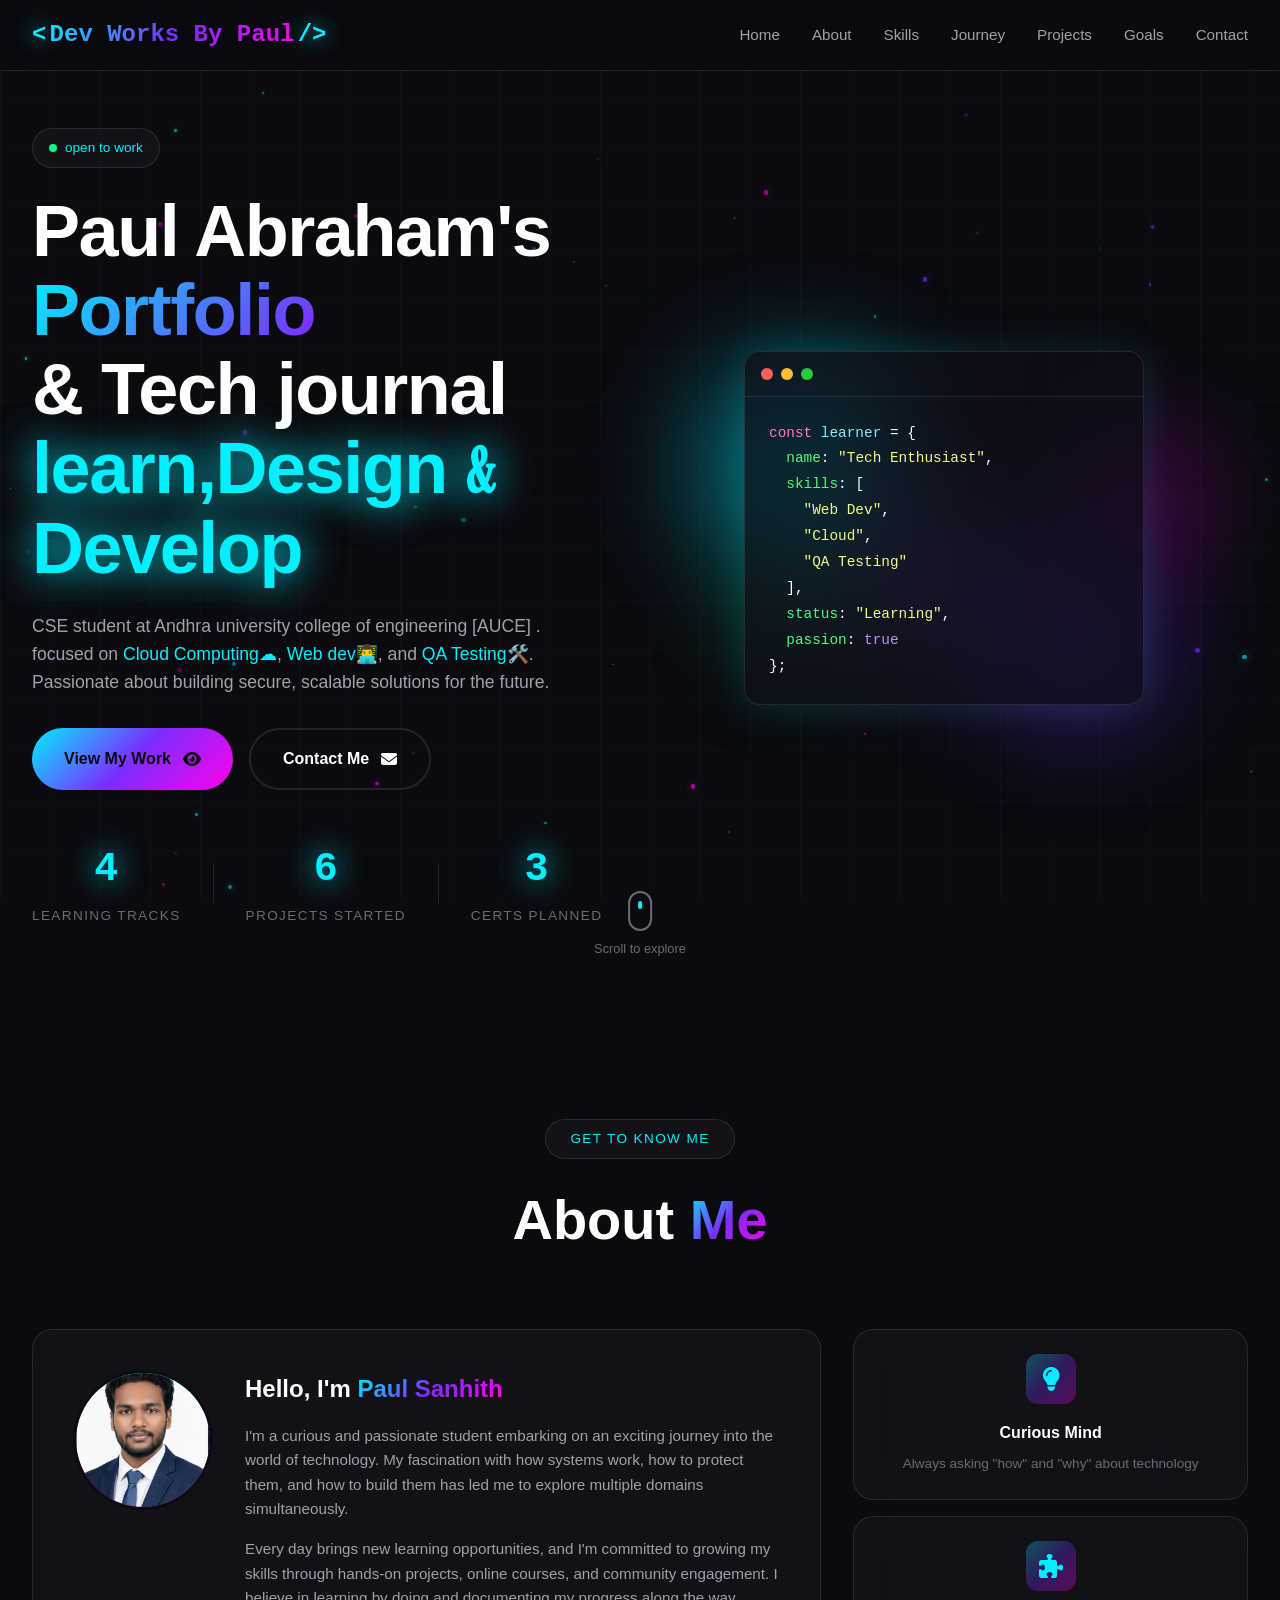
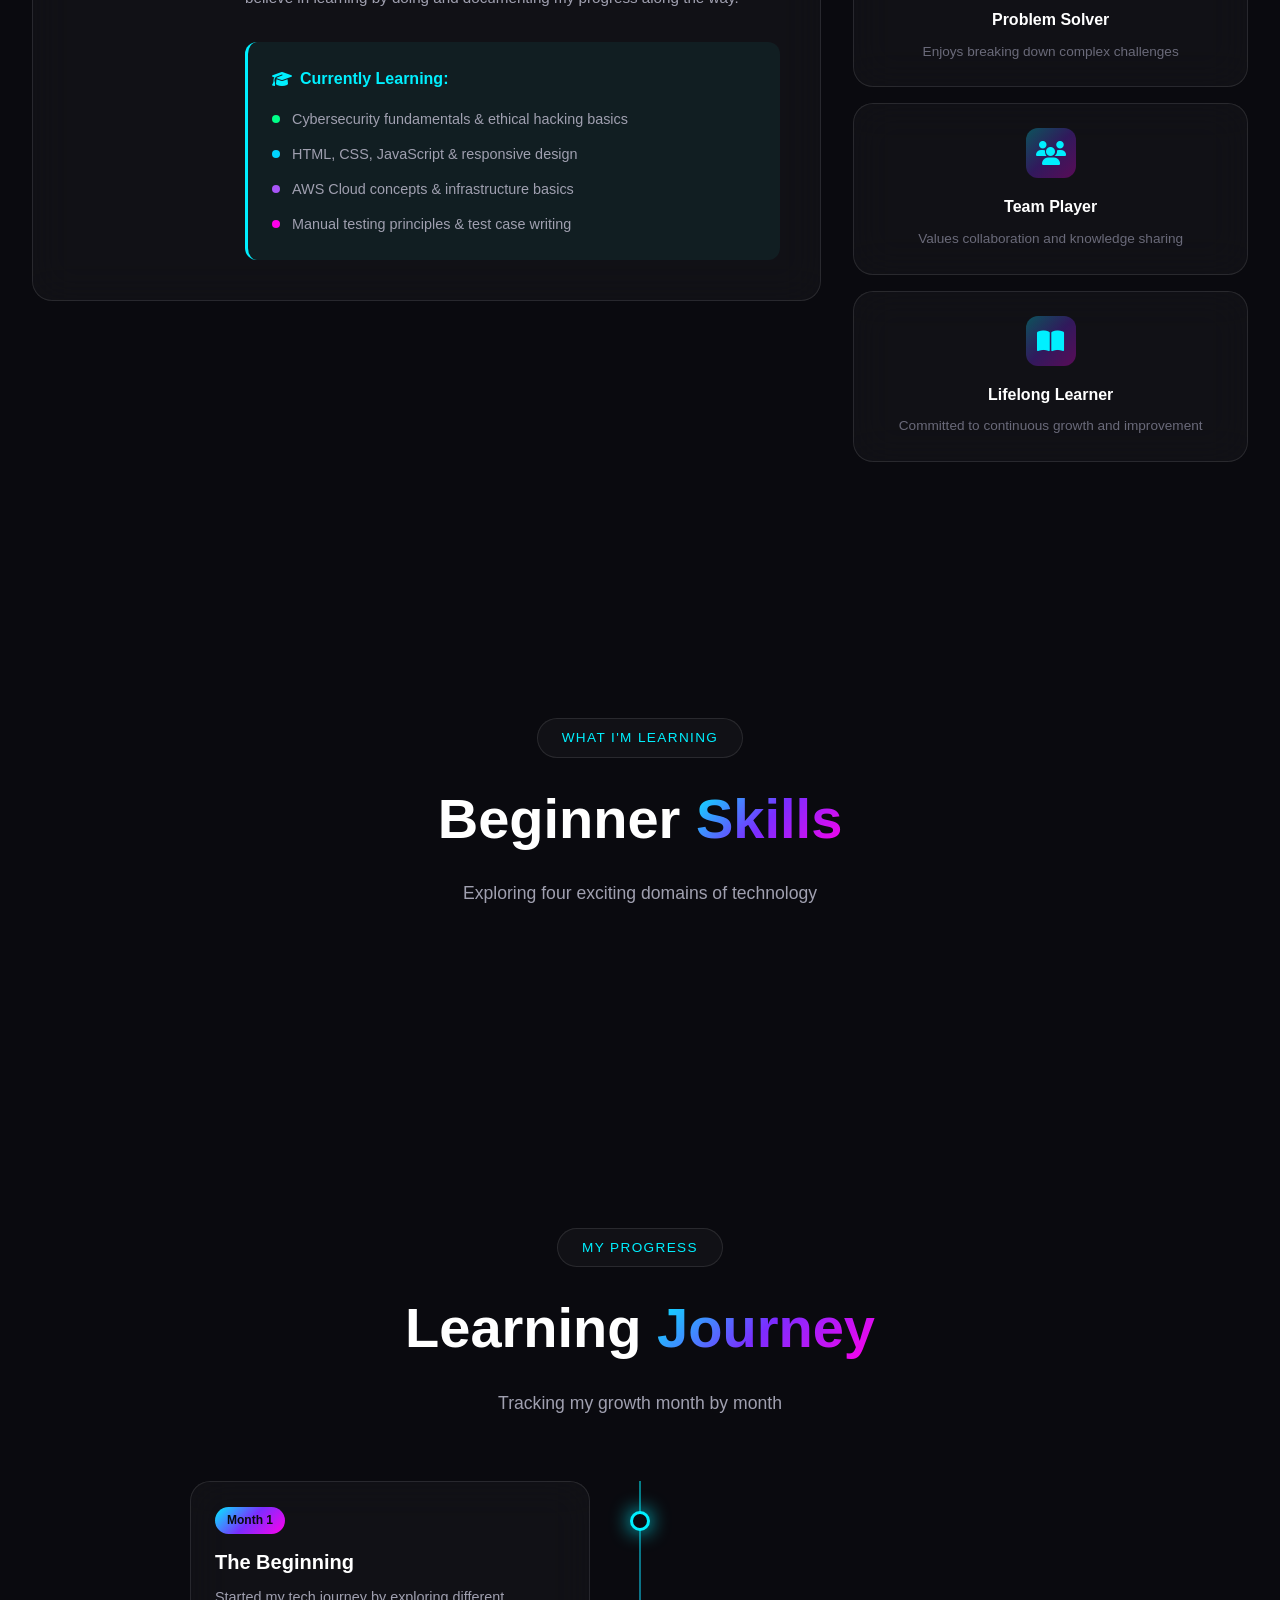
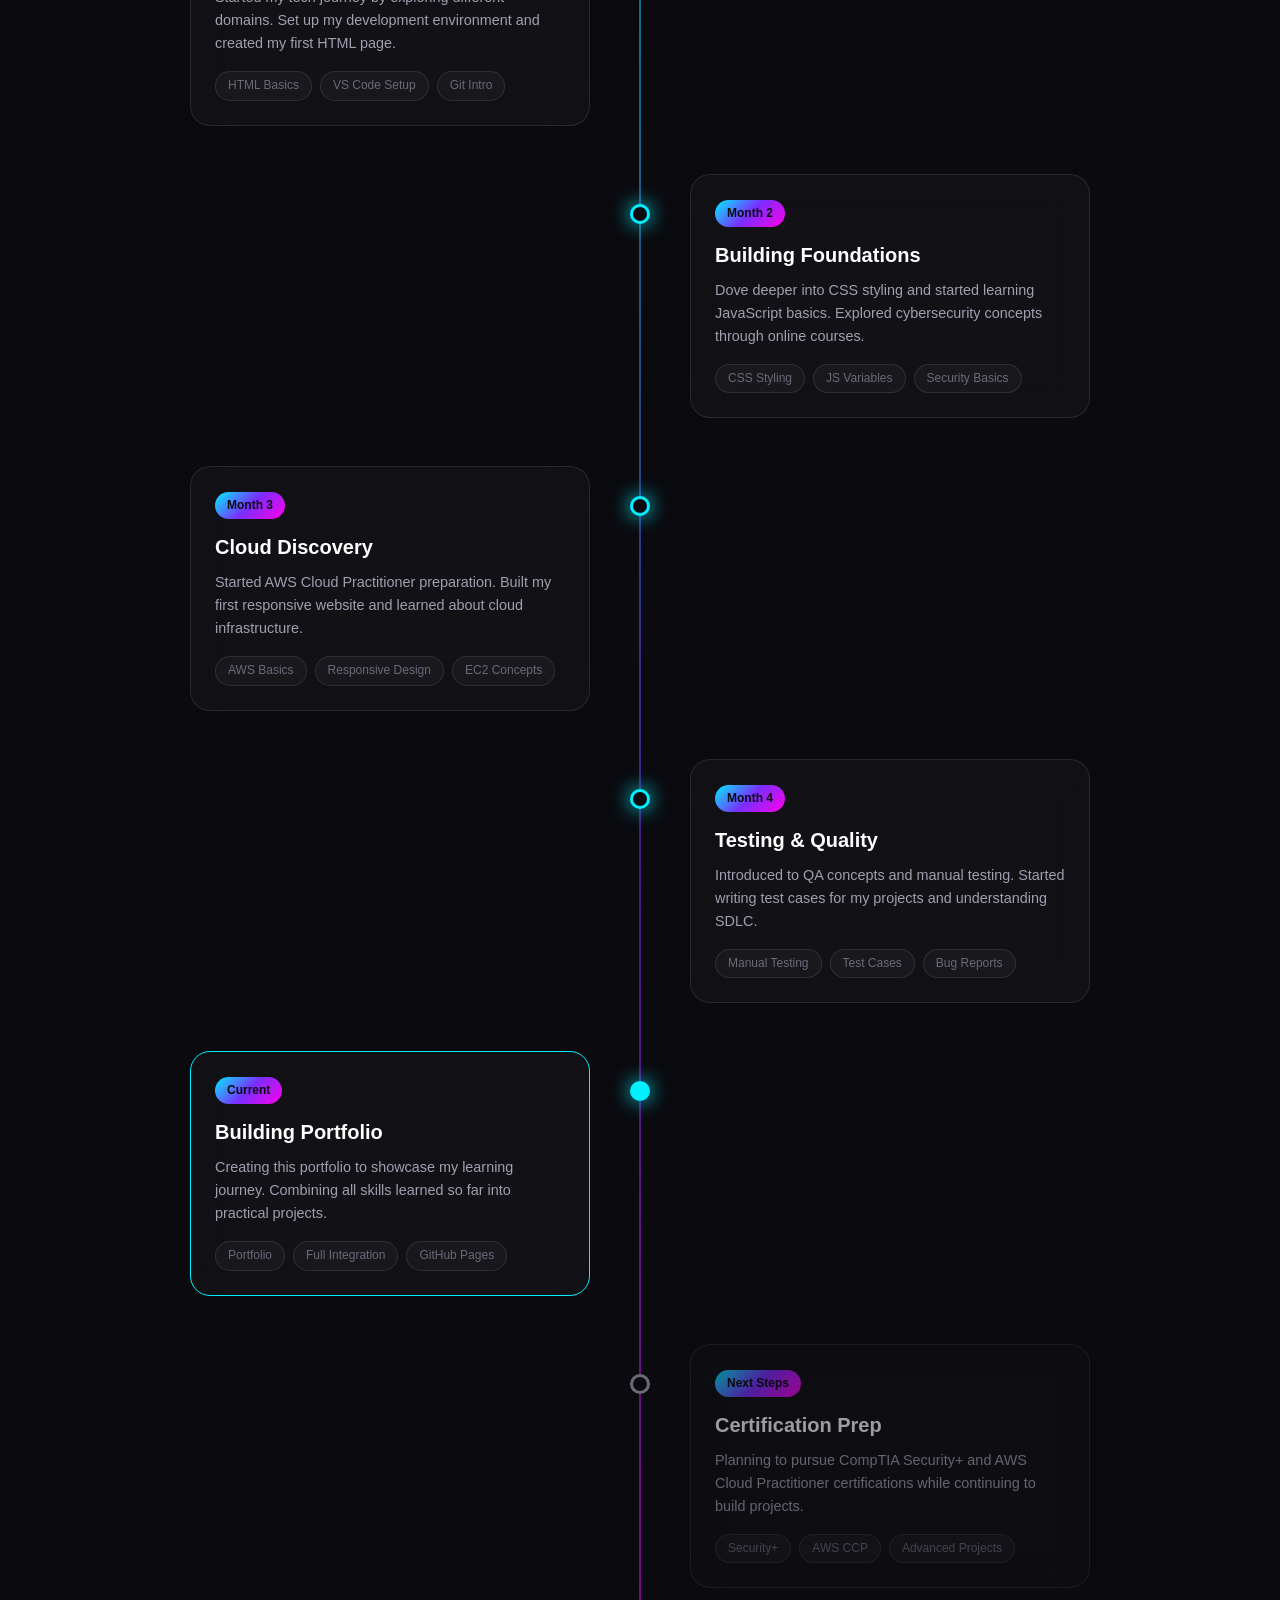
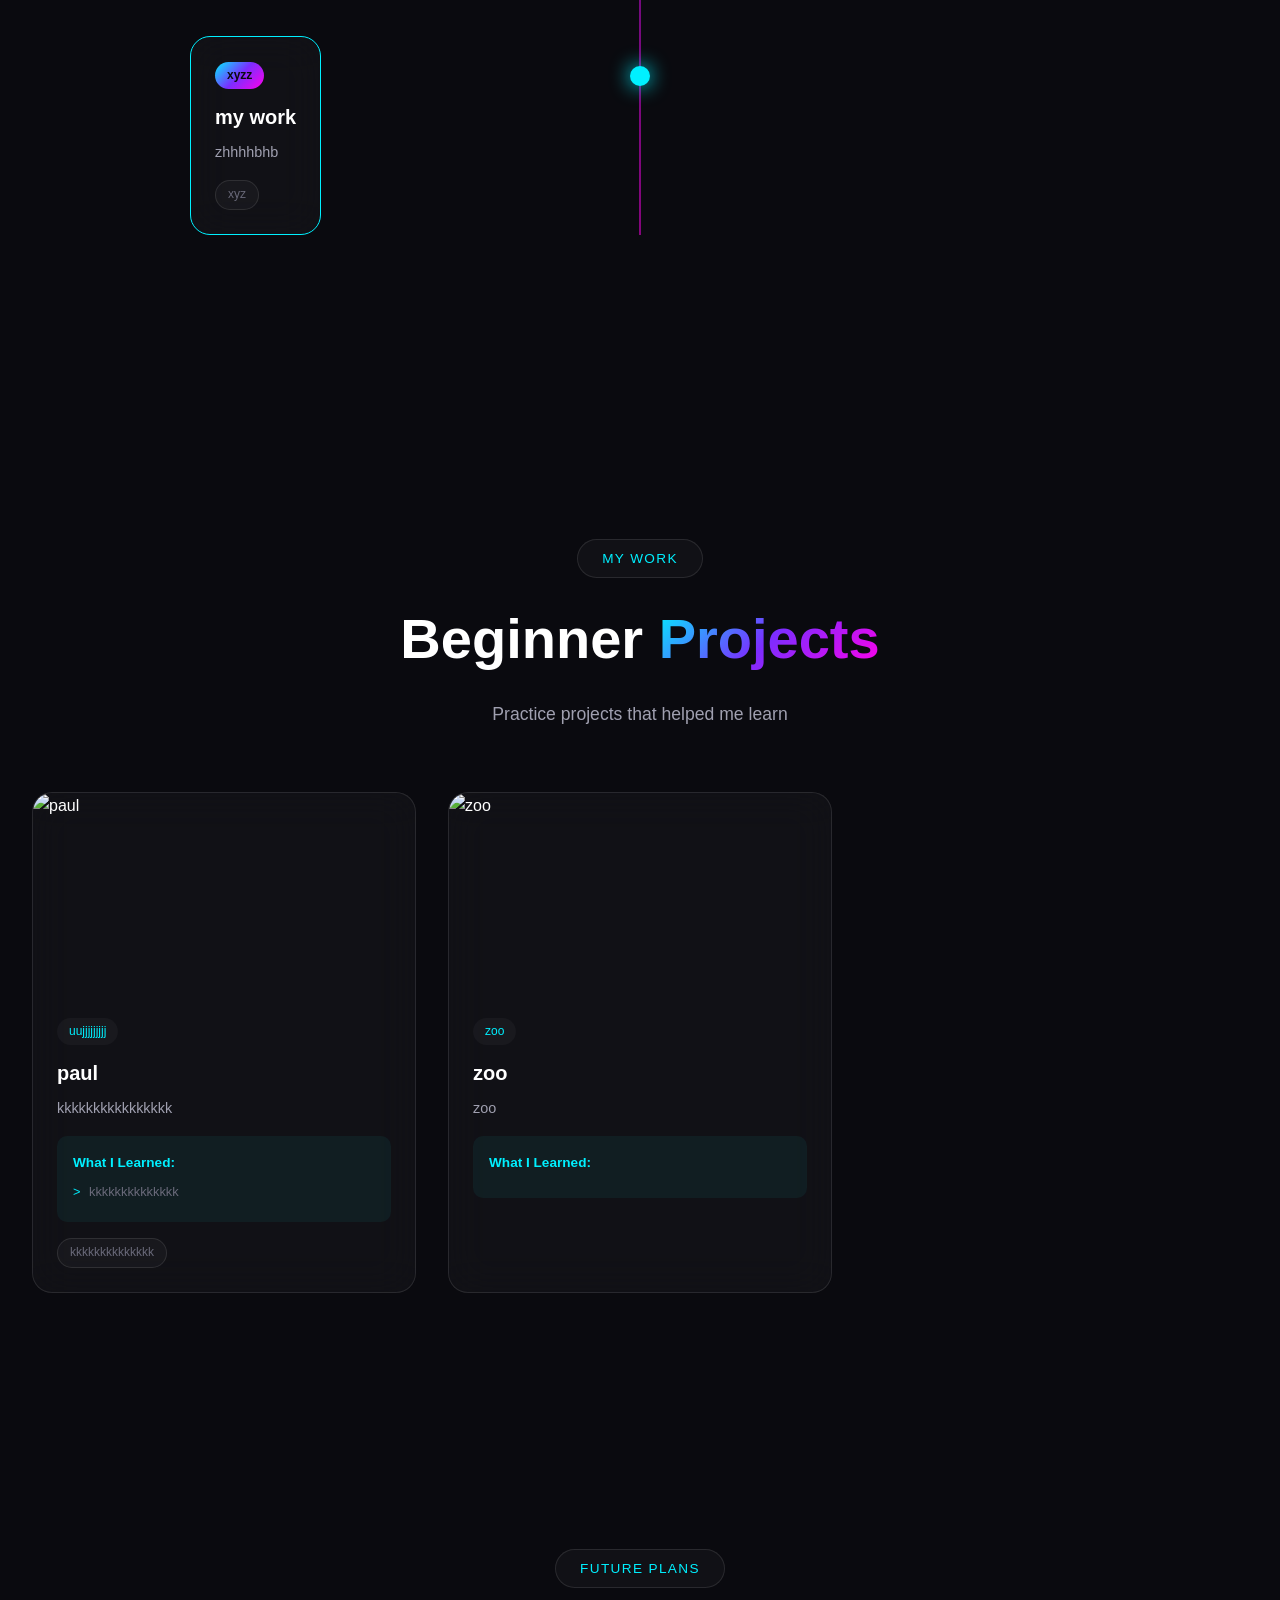
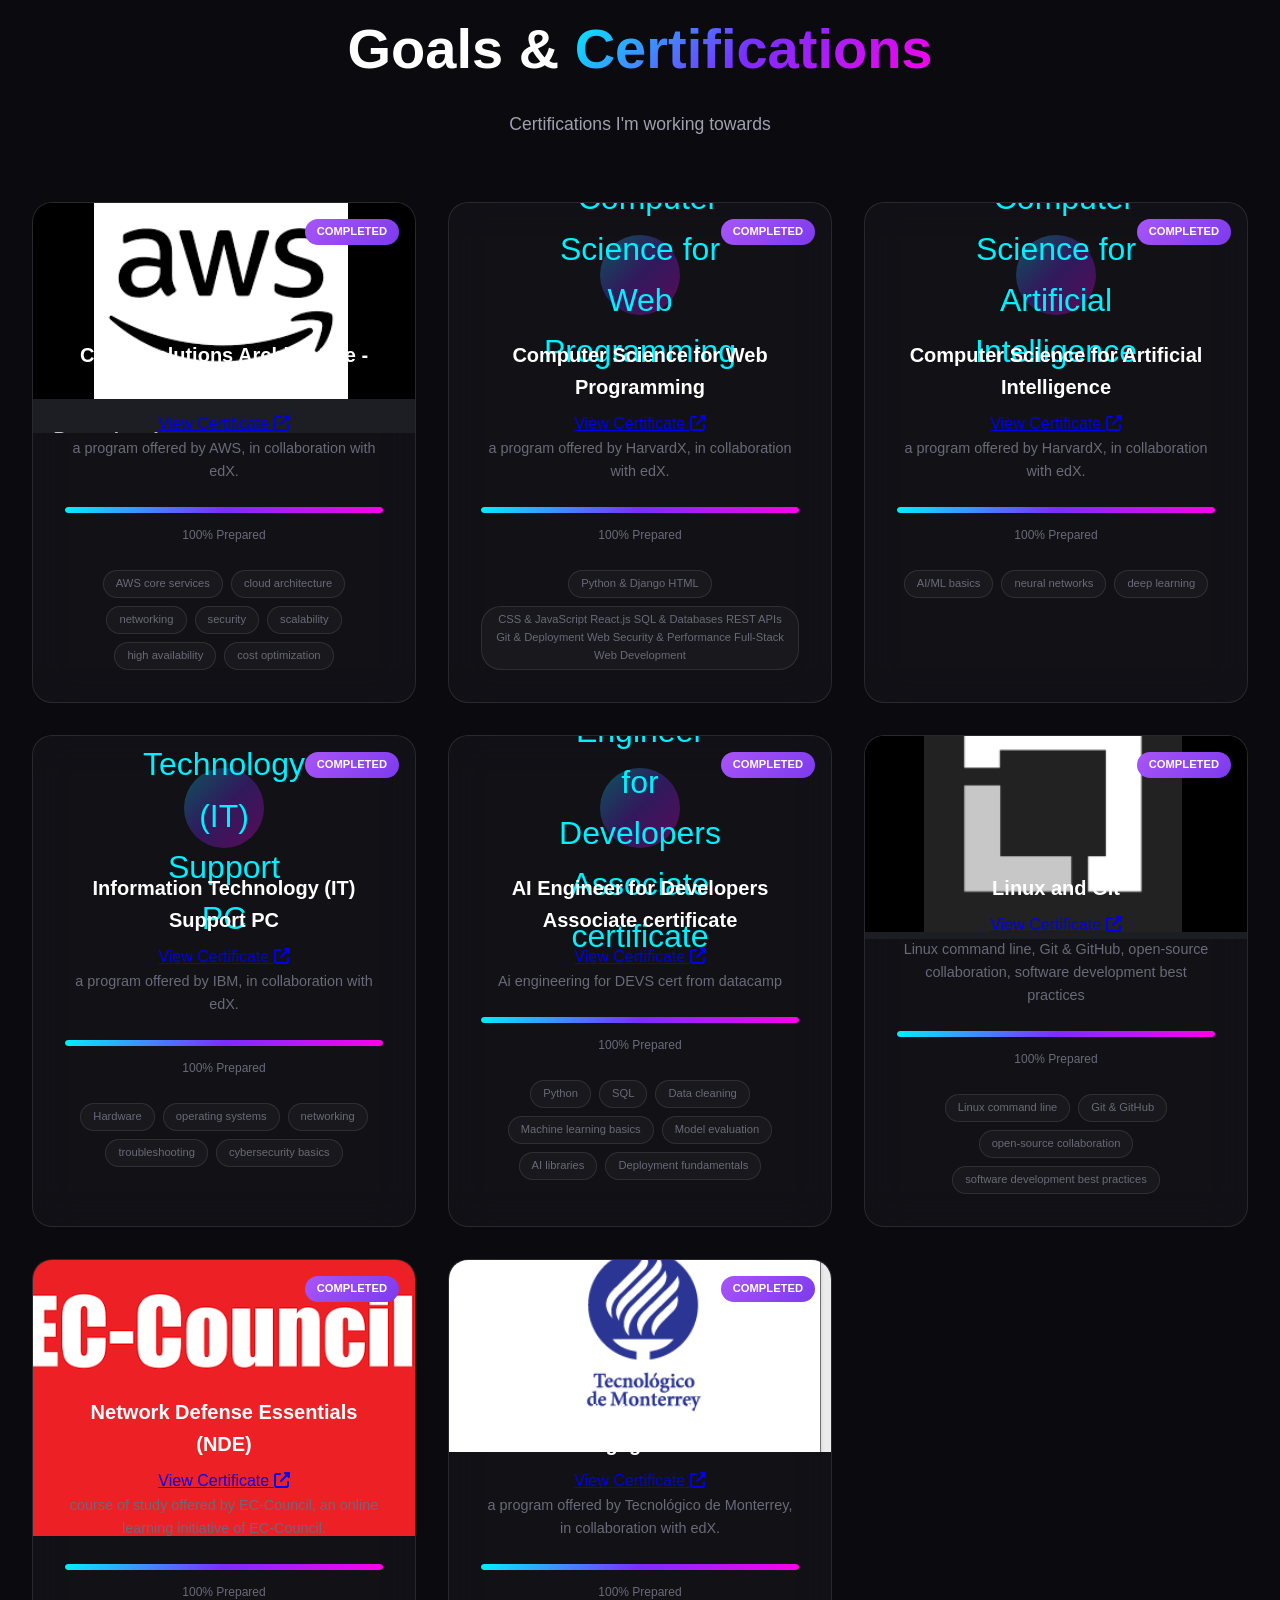
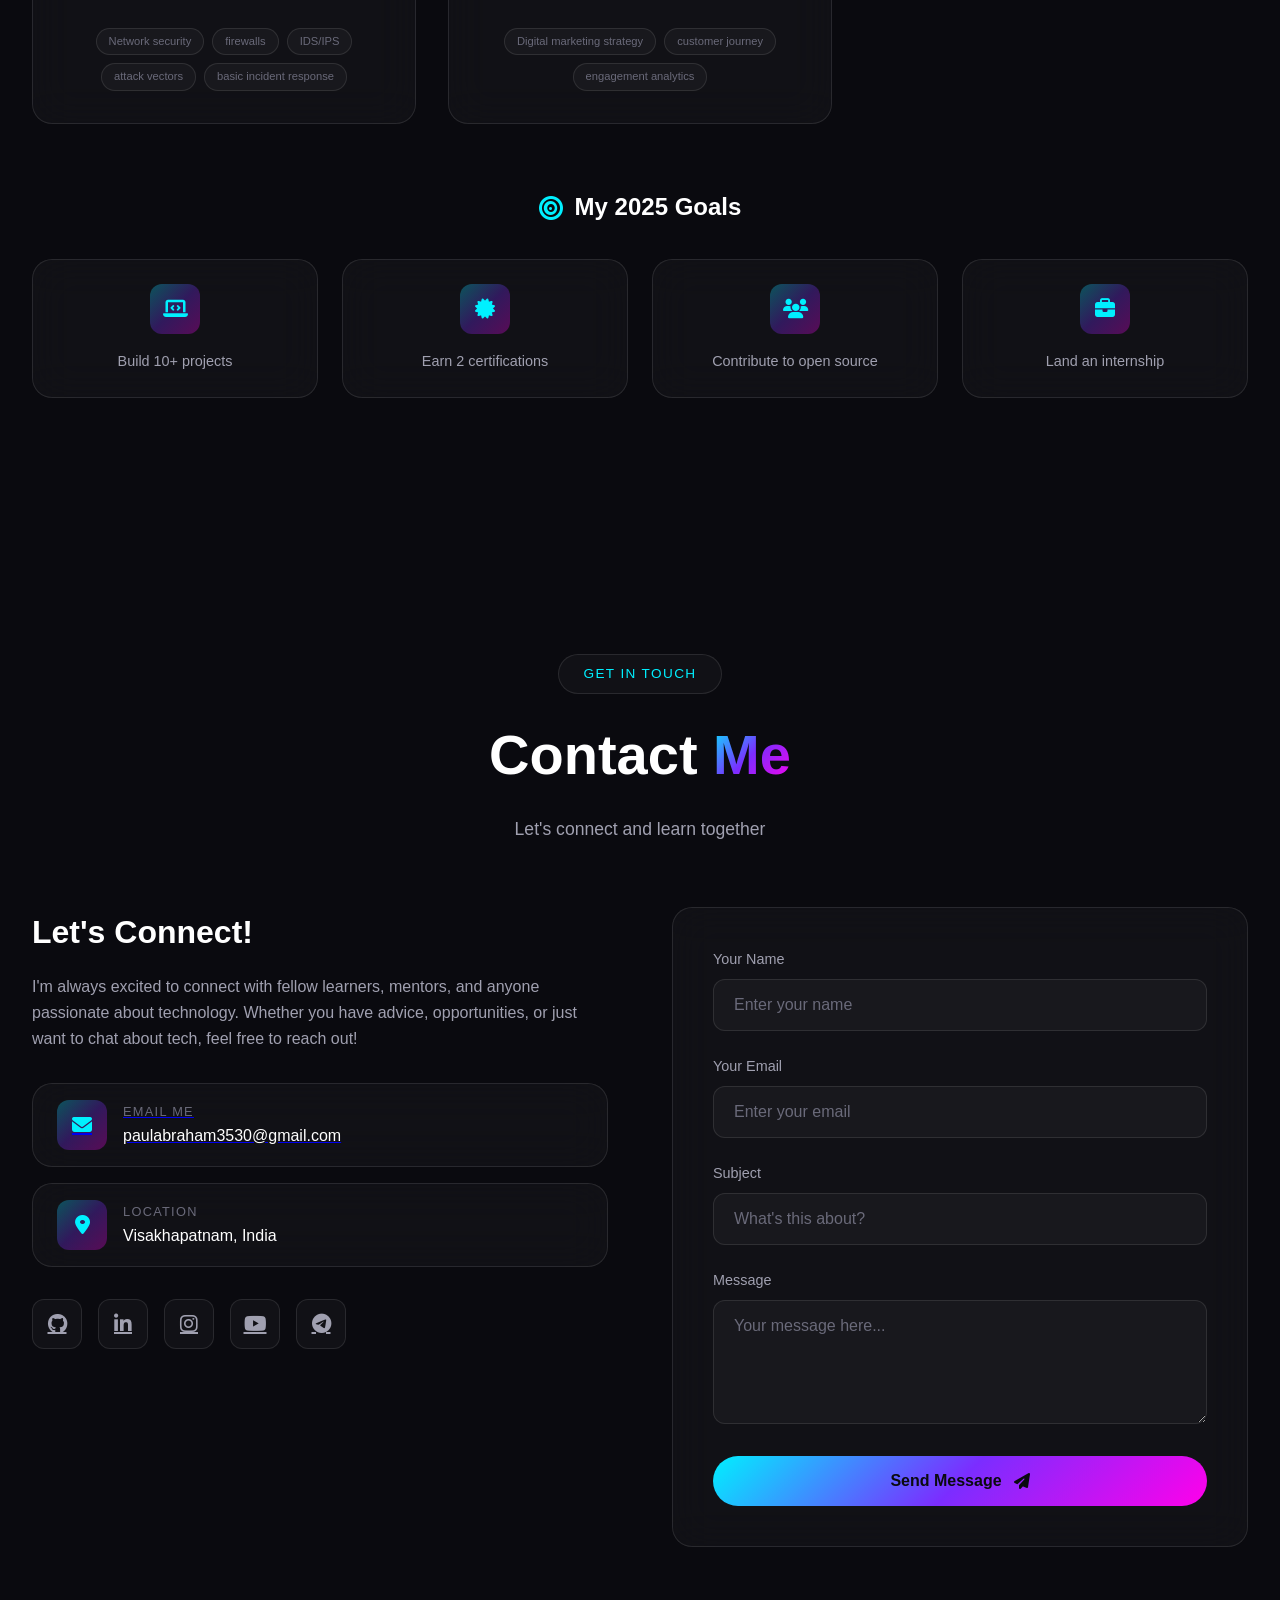
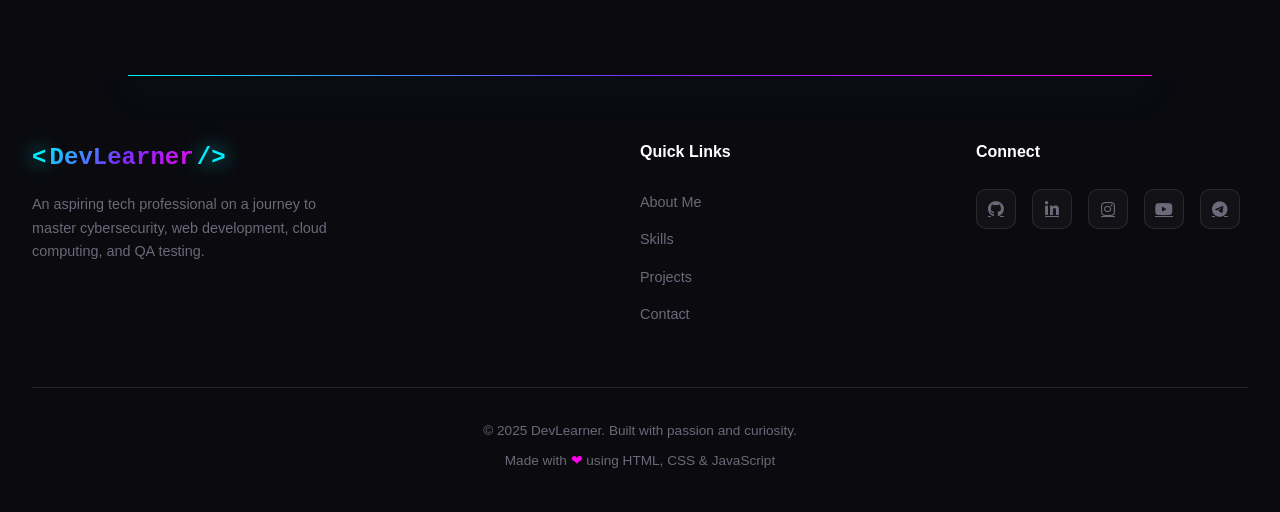
==== commit 2a58f9b6: "Fix contact form - Added FormSubmit configuration for proper form submission" ====
--- a/index.html
+++ b/index.html
@@ -304,17 +304,25 @@
                         </div>
                     </div>
                     <div class="social-links">
-                        <a href="#" class="social-link github" aria-label="GitHub">
+                        <a href="https://github.com/paul2k724-web" class="social-link github" aria-label="GitHub"
+                            target="_blank">
                             <i class="fab fa-github"></i>
                         </a>
-                        <a href="#" class="social-link linkedin" aria-label="LinkedIn">
+                        <a href="https://www.linkedin.com/in/abrahampaulsanhith" class="social-link linkedin"
+                            aria-label="LinkedIn" target="_blank">
                             <i class="fab fa-linkedin-in"></i>
                         </a>
-                        <a href="#" class="social-link twitter" aria-label="Twitter">
-                            <i class="fab fa-twitter"></i>
-                        </a>
-                        <a href="#" class="social-link discord" aria-label="Discord">
-                            <i class="fab fa-discord"></i>
+                        <a href="https://www.instagram.com/paul.devverse" class="social-link instagram"
+                            aria-label="Instagram" target="_blank">
+                            <i class="fab fa-instagram"></i>
+                        </a>
+                        <a href="https://www.youtube.com/@SanhithTechVerse" class="social-link youtube"
+                            aria-label="YouTube" target="_blank">
+                            <i class="fab fa-youtube"></i>
+                        </a>
+                        <a href="https://t.me/abrahampaulsanhith" class="social-link telegram" aria-label="Telegram"
+                            target="_blank">
+                            <i class="fab fa-telegram-plane"></i>
                         </a>
                     </div>
                 </div>
@@ -325,6 +333,12 @@
                         <input type="text" name="_honey" style="display:none">
                         <!-- Disable Captcha for cleaner feel (optional, but good for testing) -->
                         <input type="hidden" name="_captcha" value="false">
+                        <!-- Redirect back to the contact page after submission -->
+                        <input type="hidden" name="_next" value="https://paul2k724-web.github.io/pauluu1#contact">
+                        <!-- Use a table format for better email readability -->
+                        <input type="hidden" name="_template" value="table">
+                        <!-- Custom subject line -->
+                        <input type="hidden" name="_subject" value="New Contact Form Submission from Portfolio">
 
                         <div class="form-group">
                             <label for="name">Your Name</label>
@@ -383,9 +397,16 @@
                 <div class="footer-social">
                     <h4>Connect</h4>
                     <div class="footer-social-links">
-                        <a href="#" aria-label="GitHub"><i class="fab fa-github"></i></a>
-                        <a href="#" aria-label="LinkedIn"><i class="fab fa-linkedin-in"></i></a>
-                        <a href="#" aria-label="Twitter"><i class="fab fa-twitter"></i></a>
+                        <a href="https://github.com/paul2k724-web" aria-label="GitHub" target="_blank"><i
+                                class="fab fa-github"></i></a>
+                        <a href="https://www.linkedin.com/in/abrahampaulsanhith" aria-label="LinkedIn"
+                            target="_blank"><i class="fab fa-linkedin-in"></i></a>
+                        <a href="https://www.instagram.com/paul.devverse" aria-label="Instagram" target="_blank"><i
+                                class="fab fa-instagram"></i></a>
+                        <a href="https://www.youtube.com/@SanhithTechVerse" aria-label="YouTube" target="_blank"><i
+                                class="fab fa-youtube"></i></a>
+                        <a href="https://t.me/abrahampaulsanhith" aria-label="Telegram" target="_blank"><i
+                                class="fab fa-telegram-plane"></i></a>
                     </div>
                 </div>
             </div>
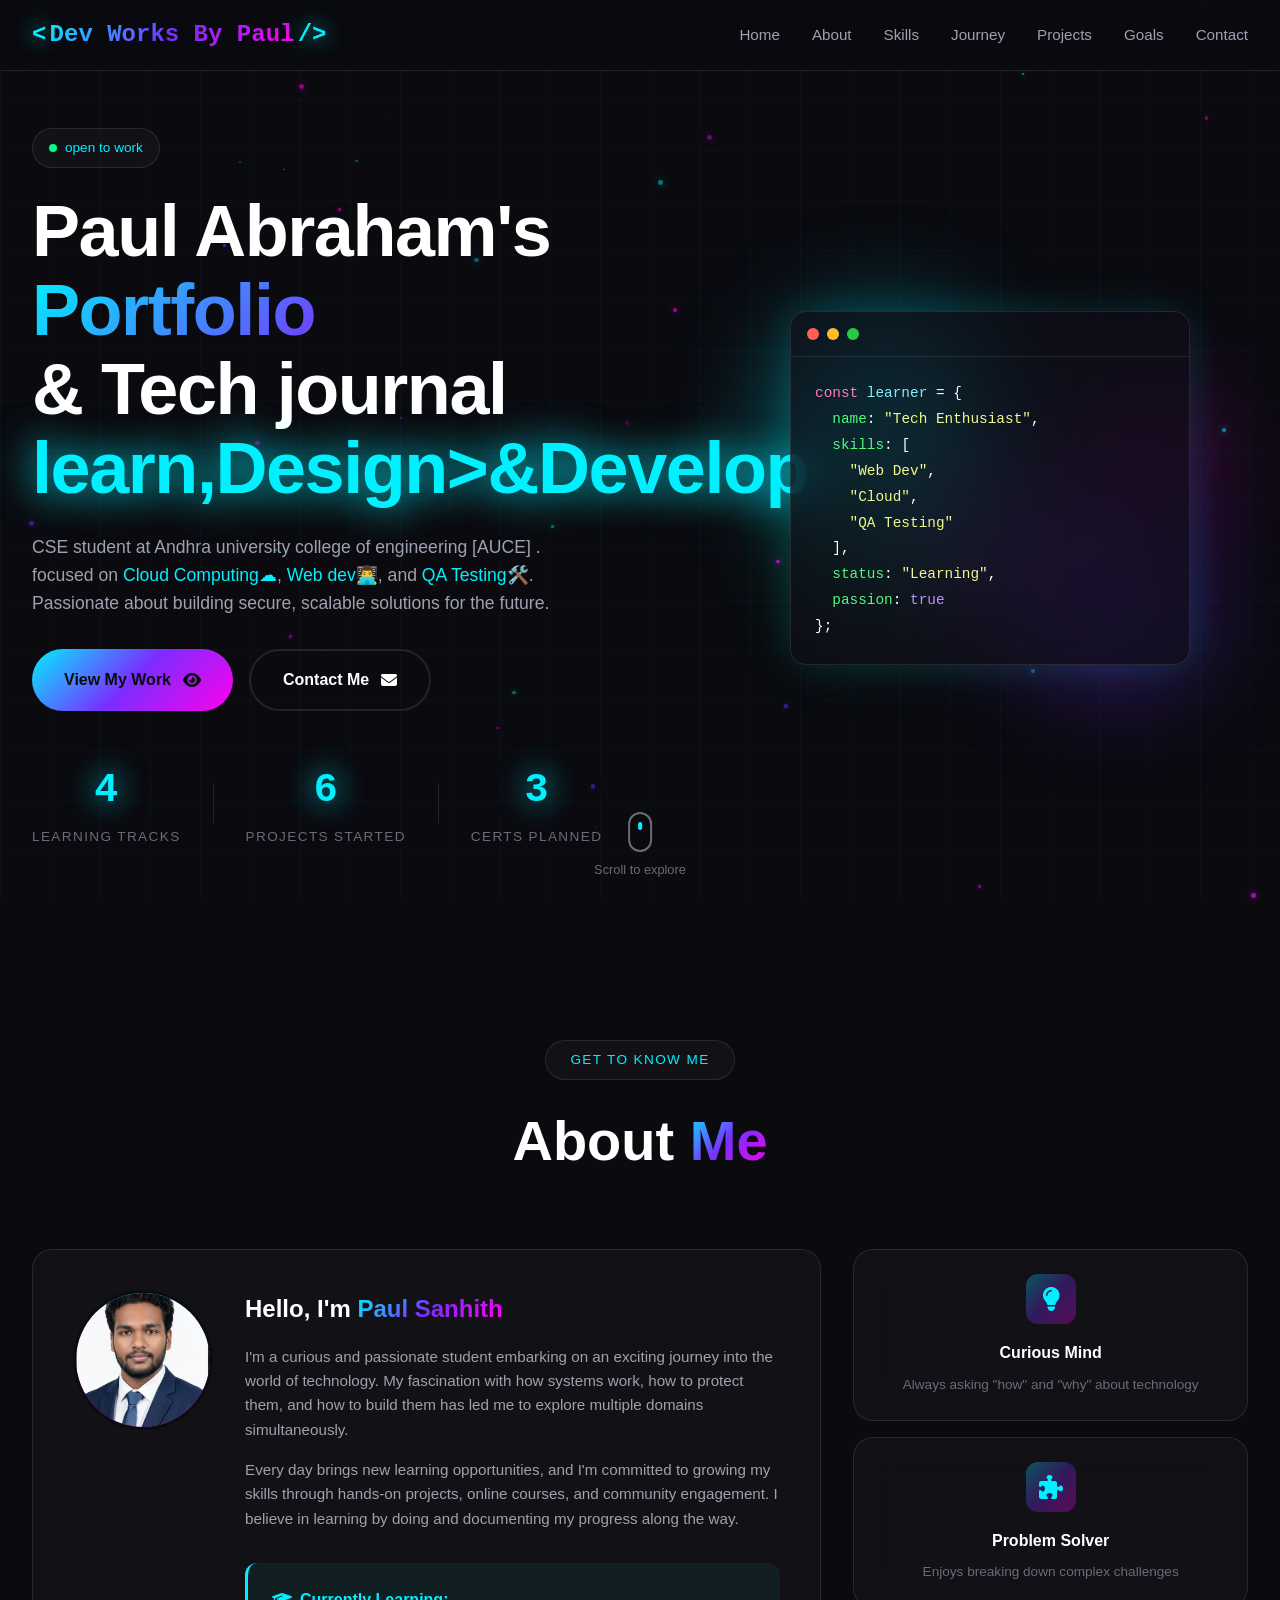
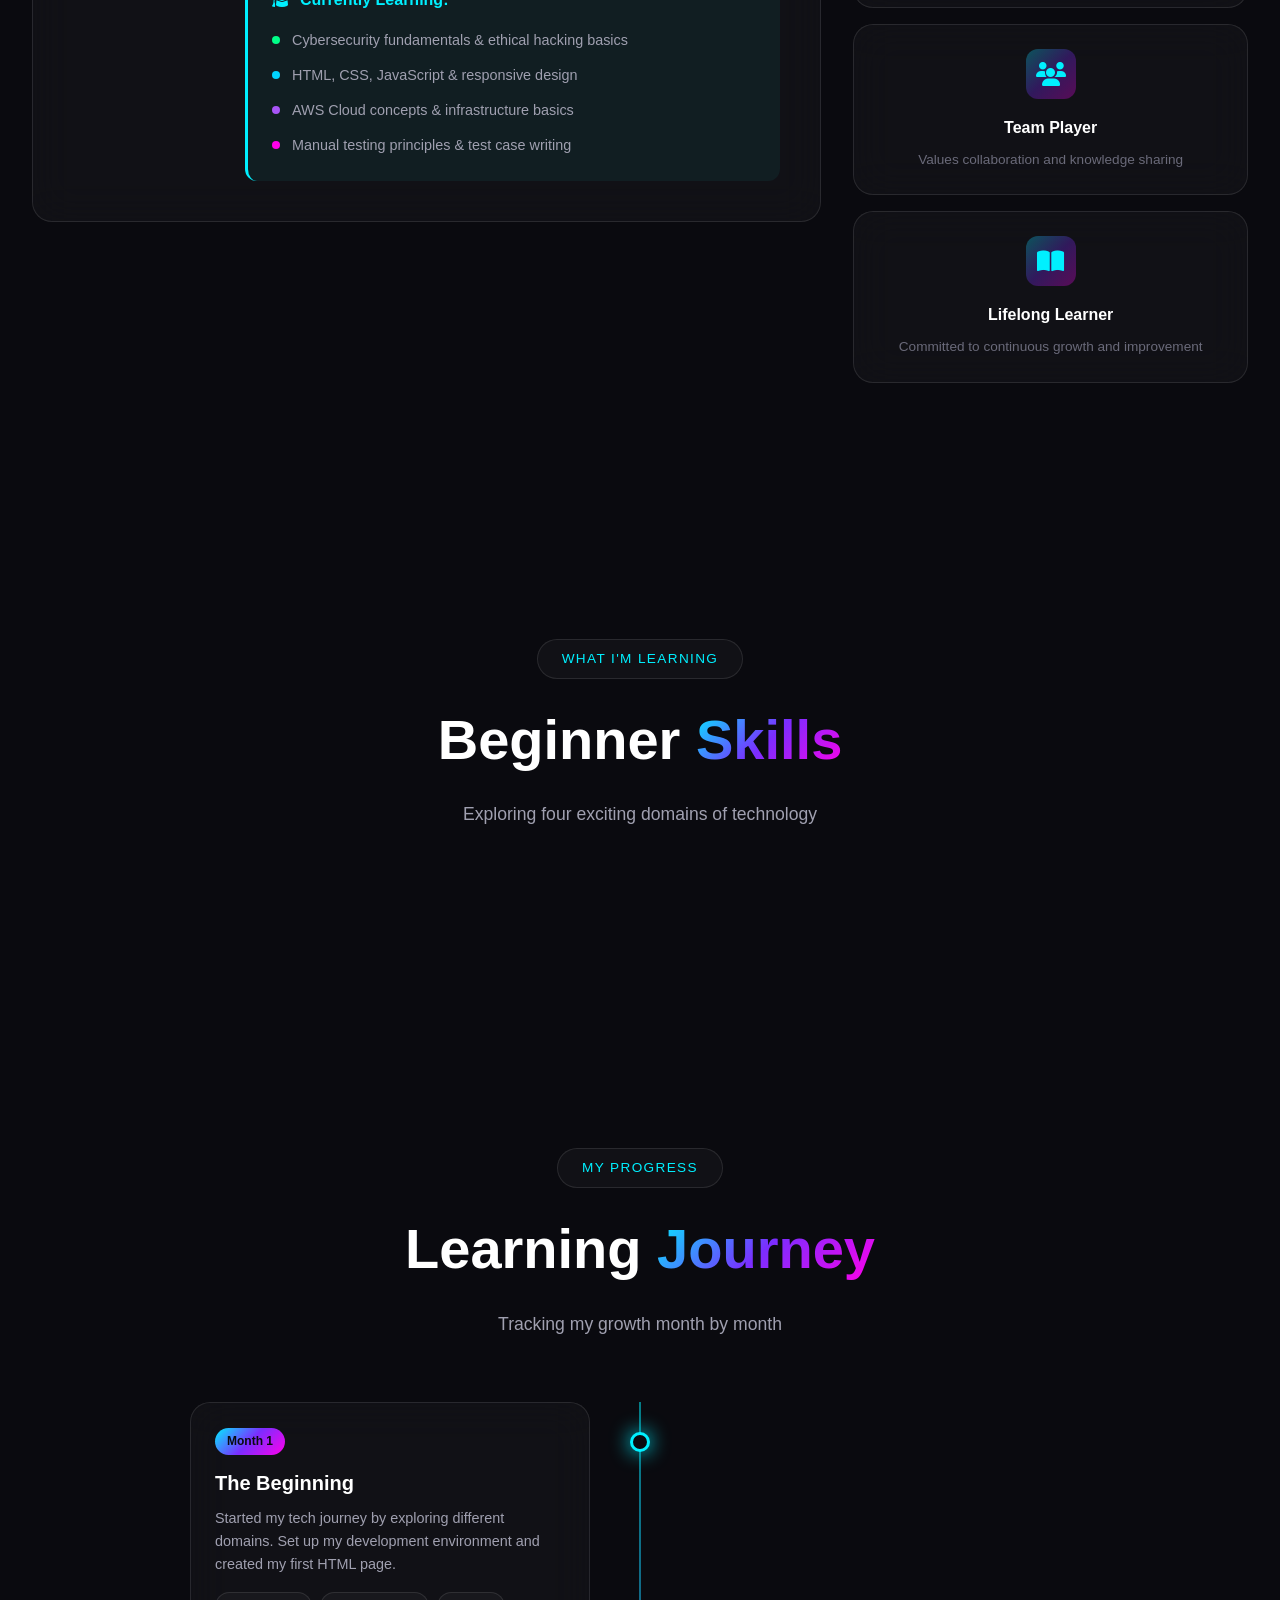
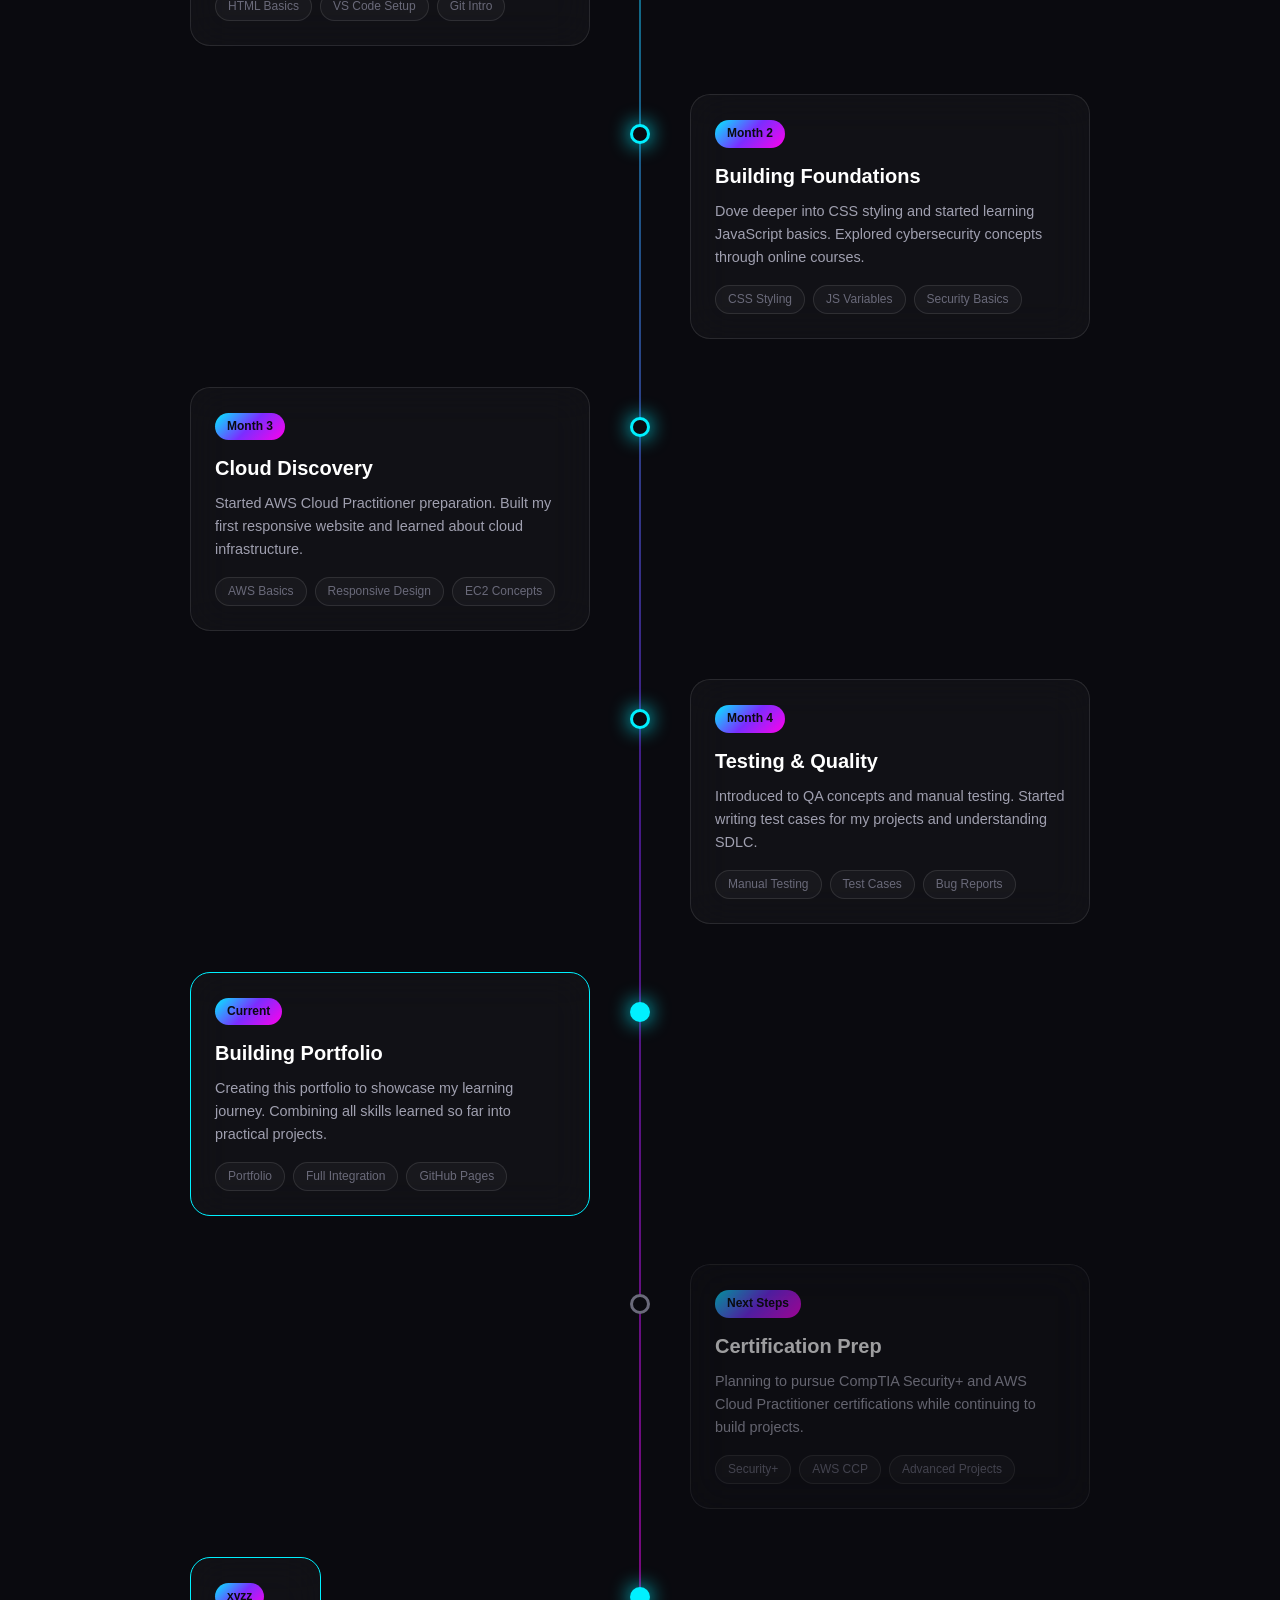
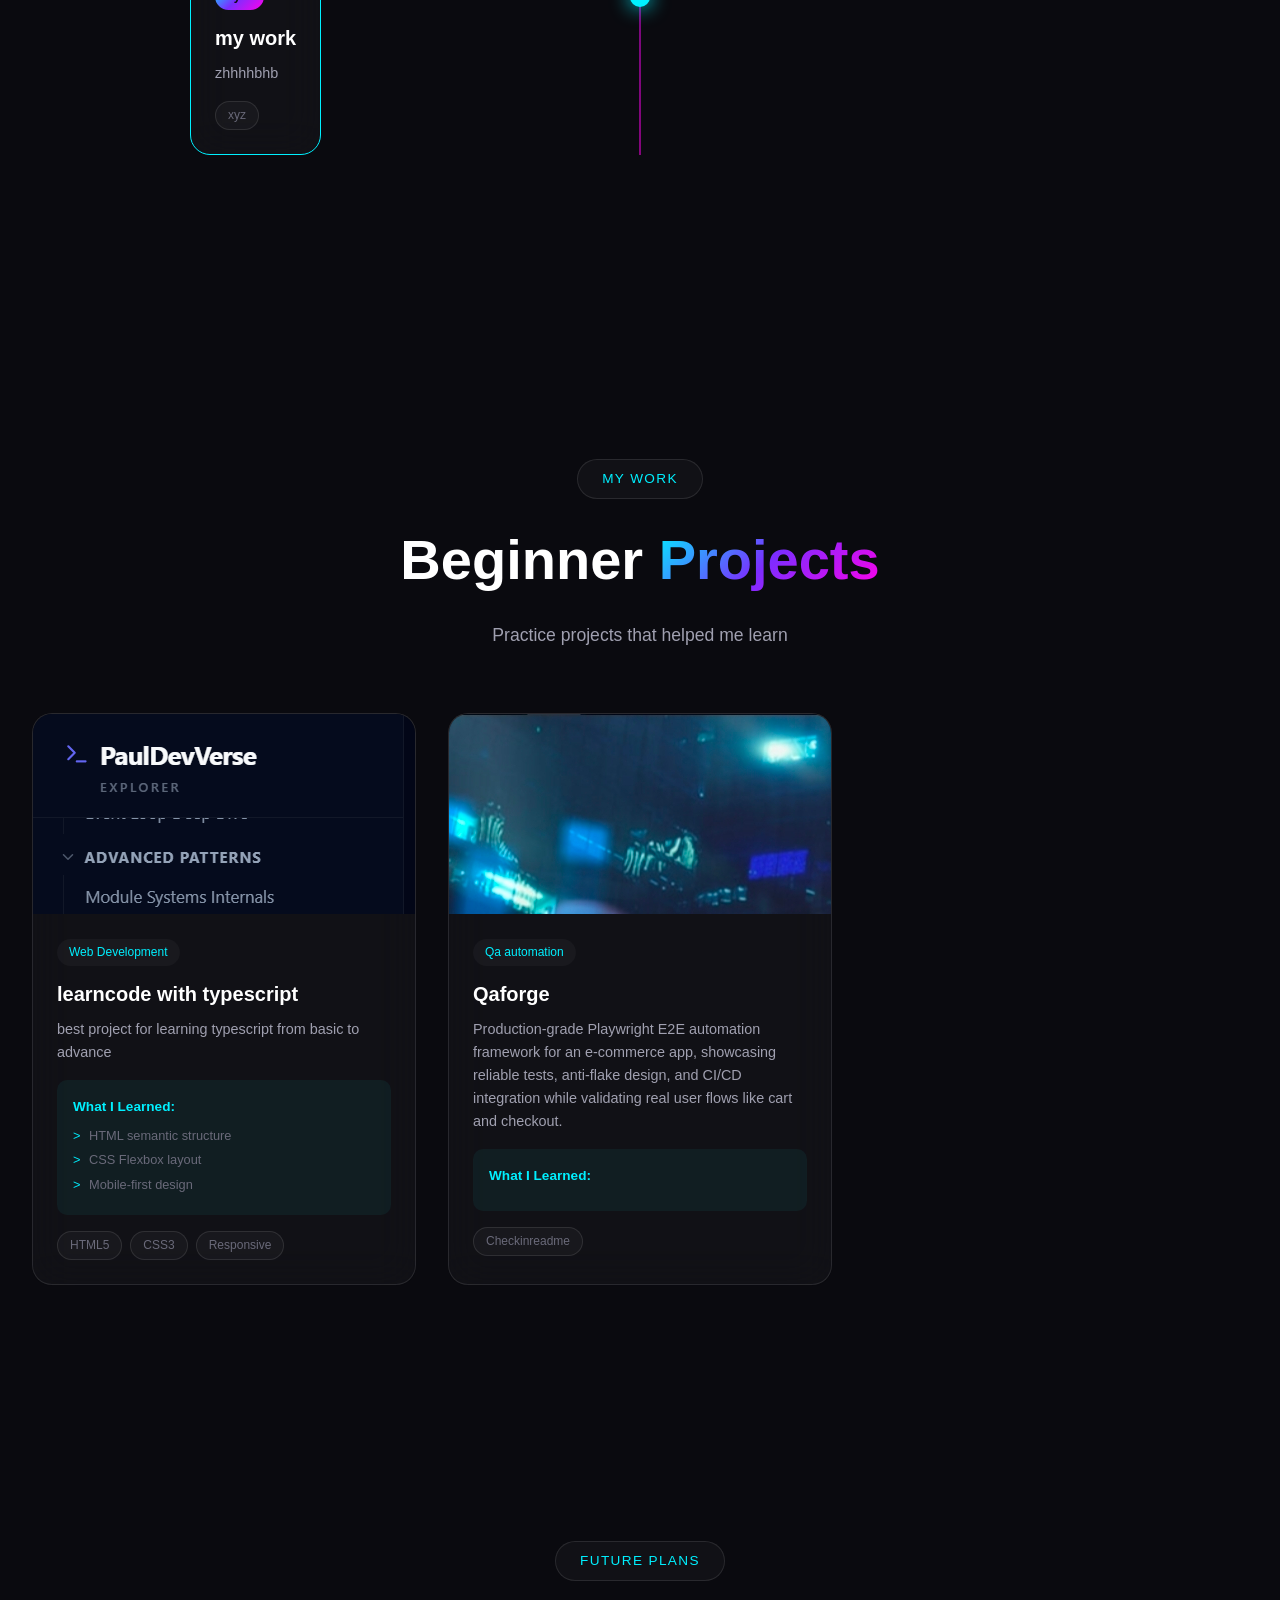
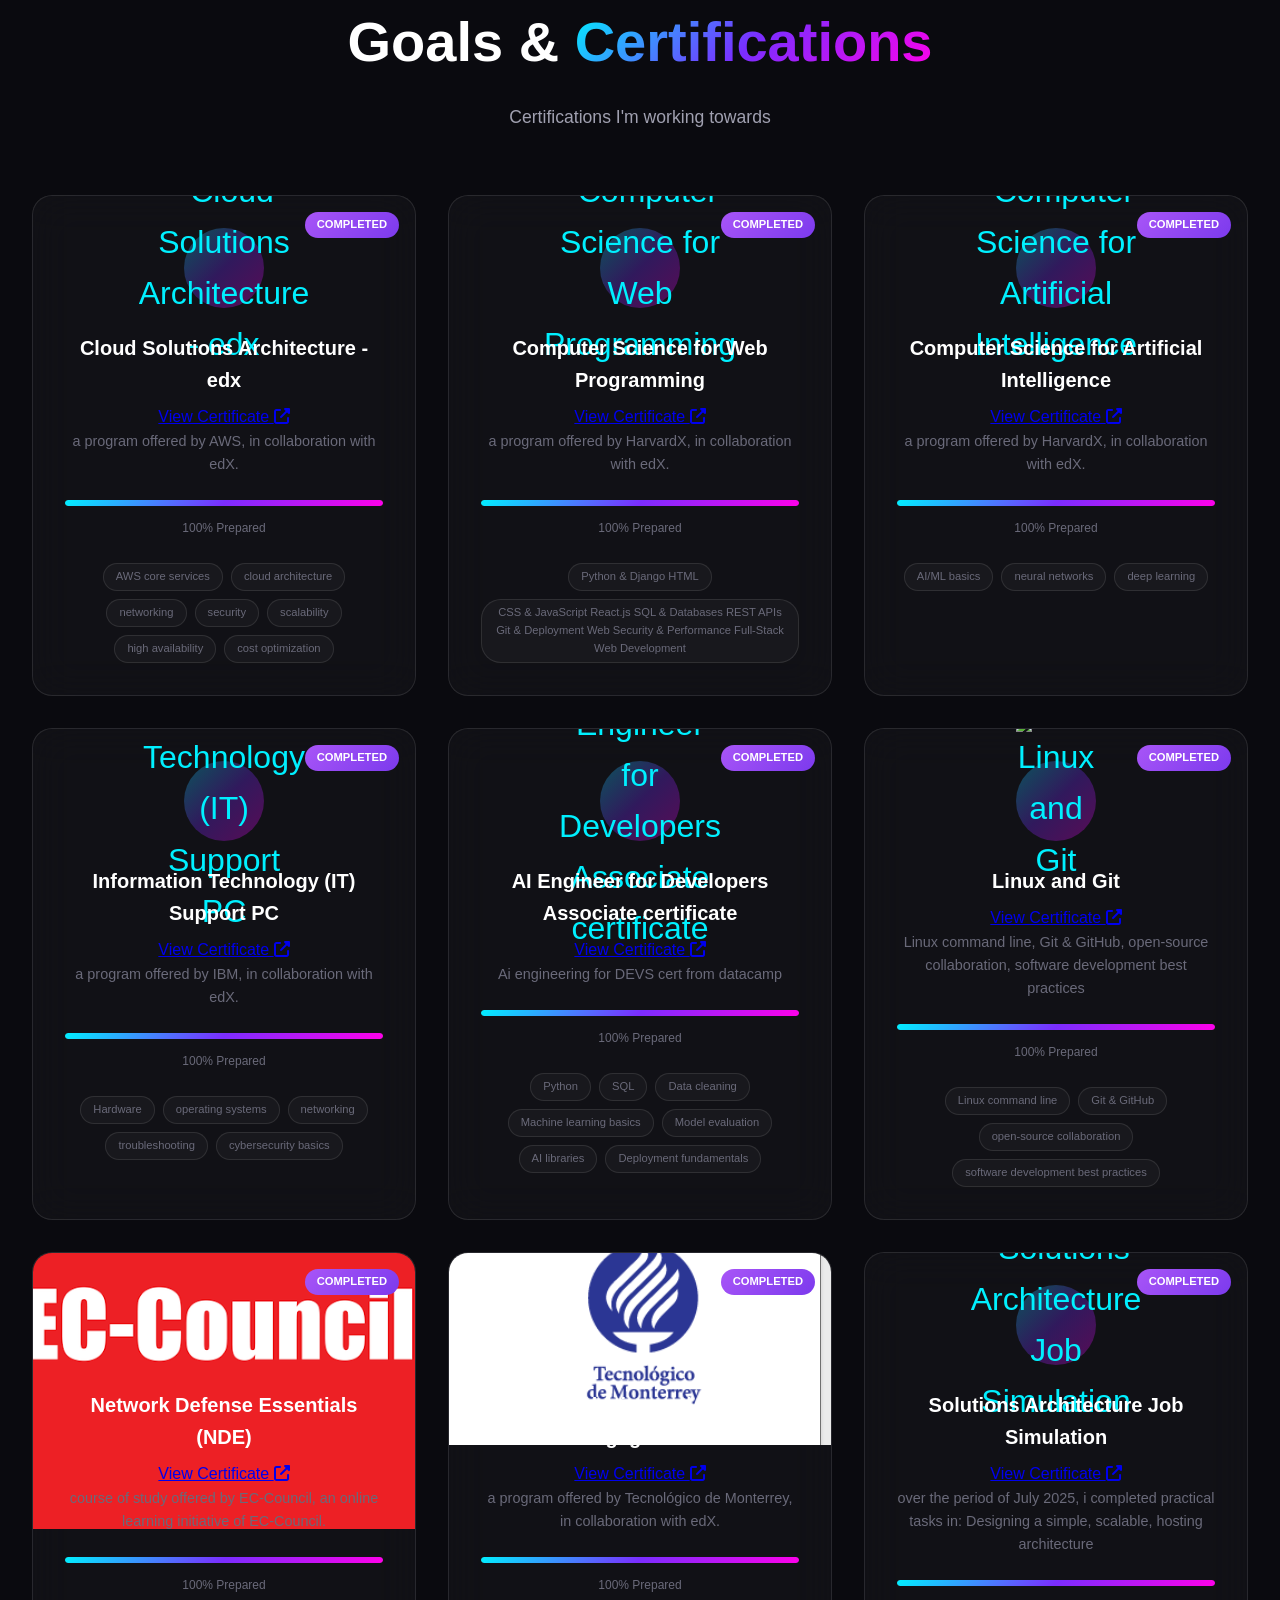
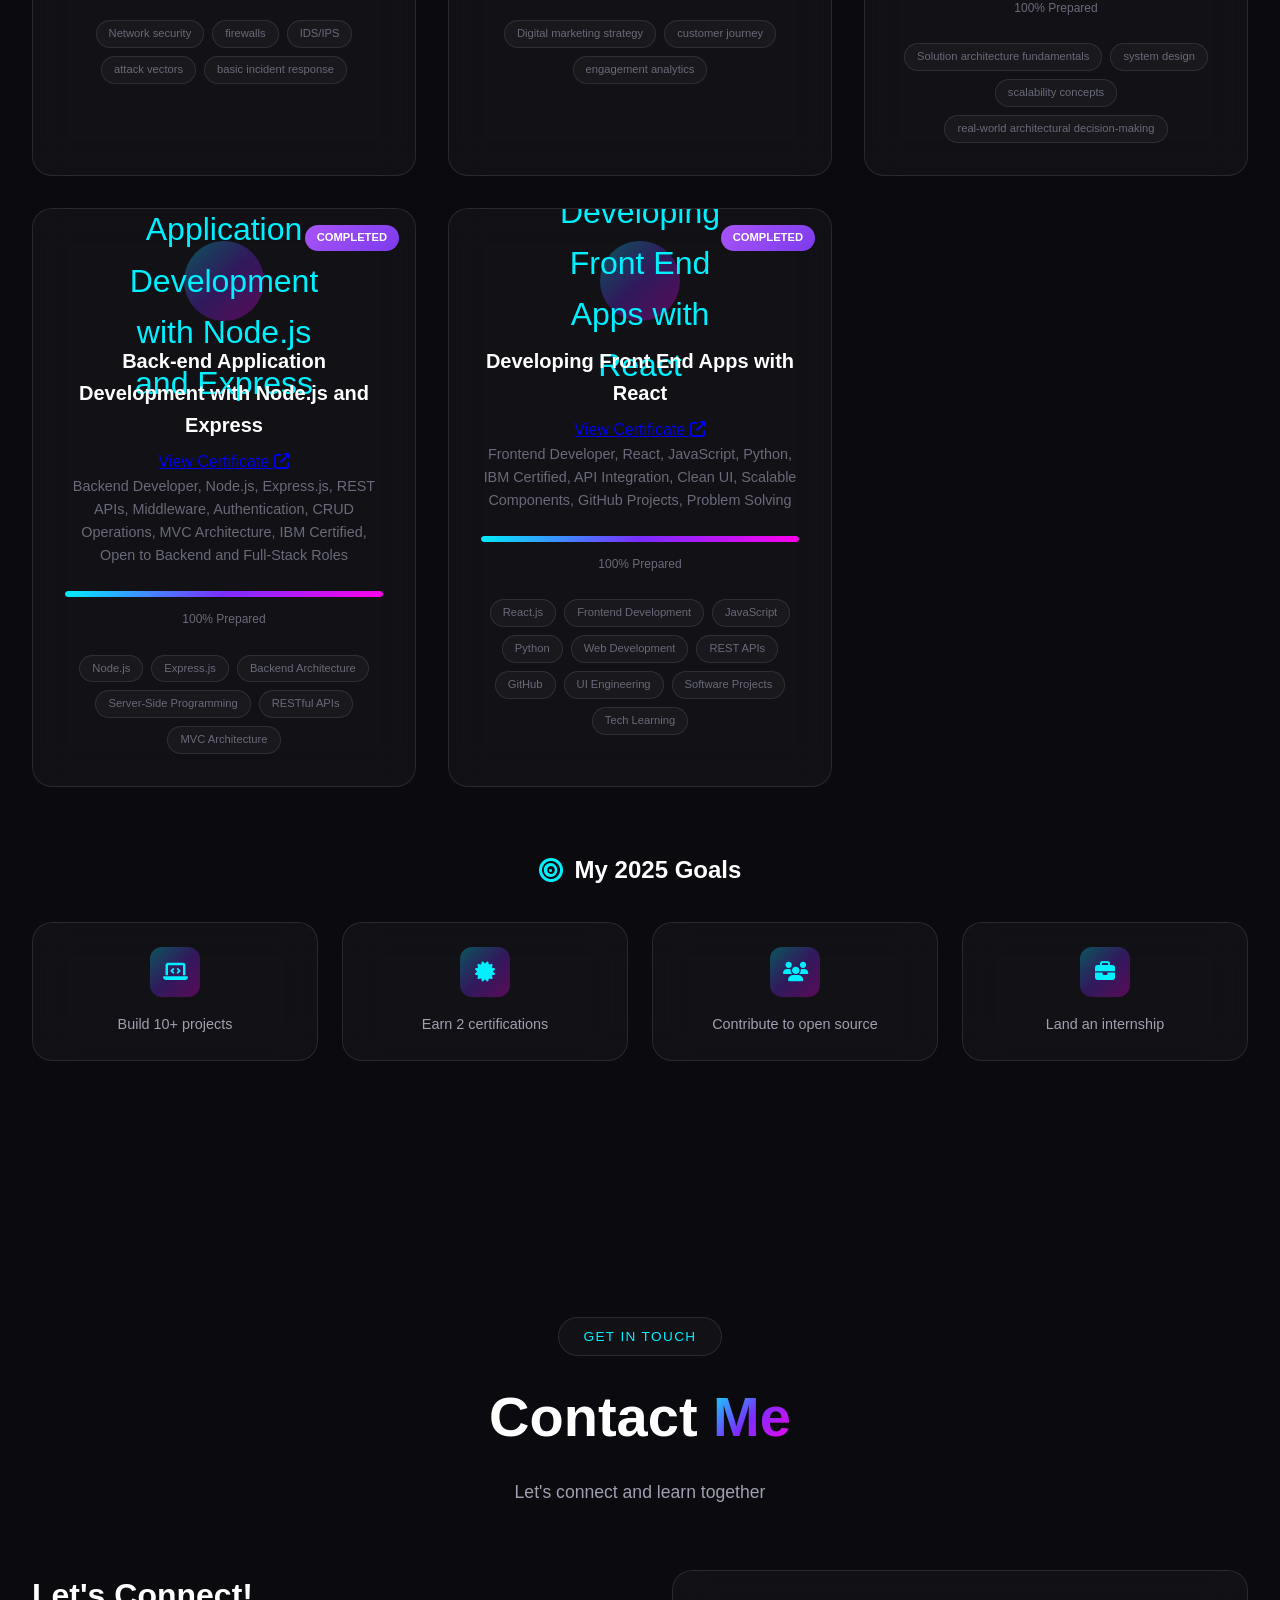
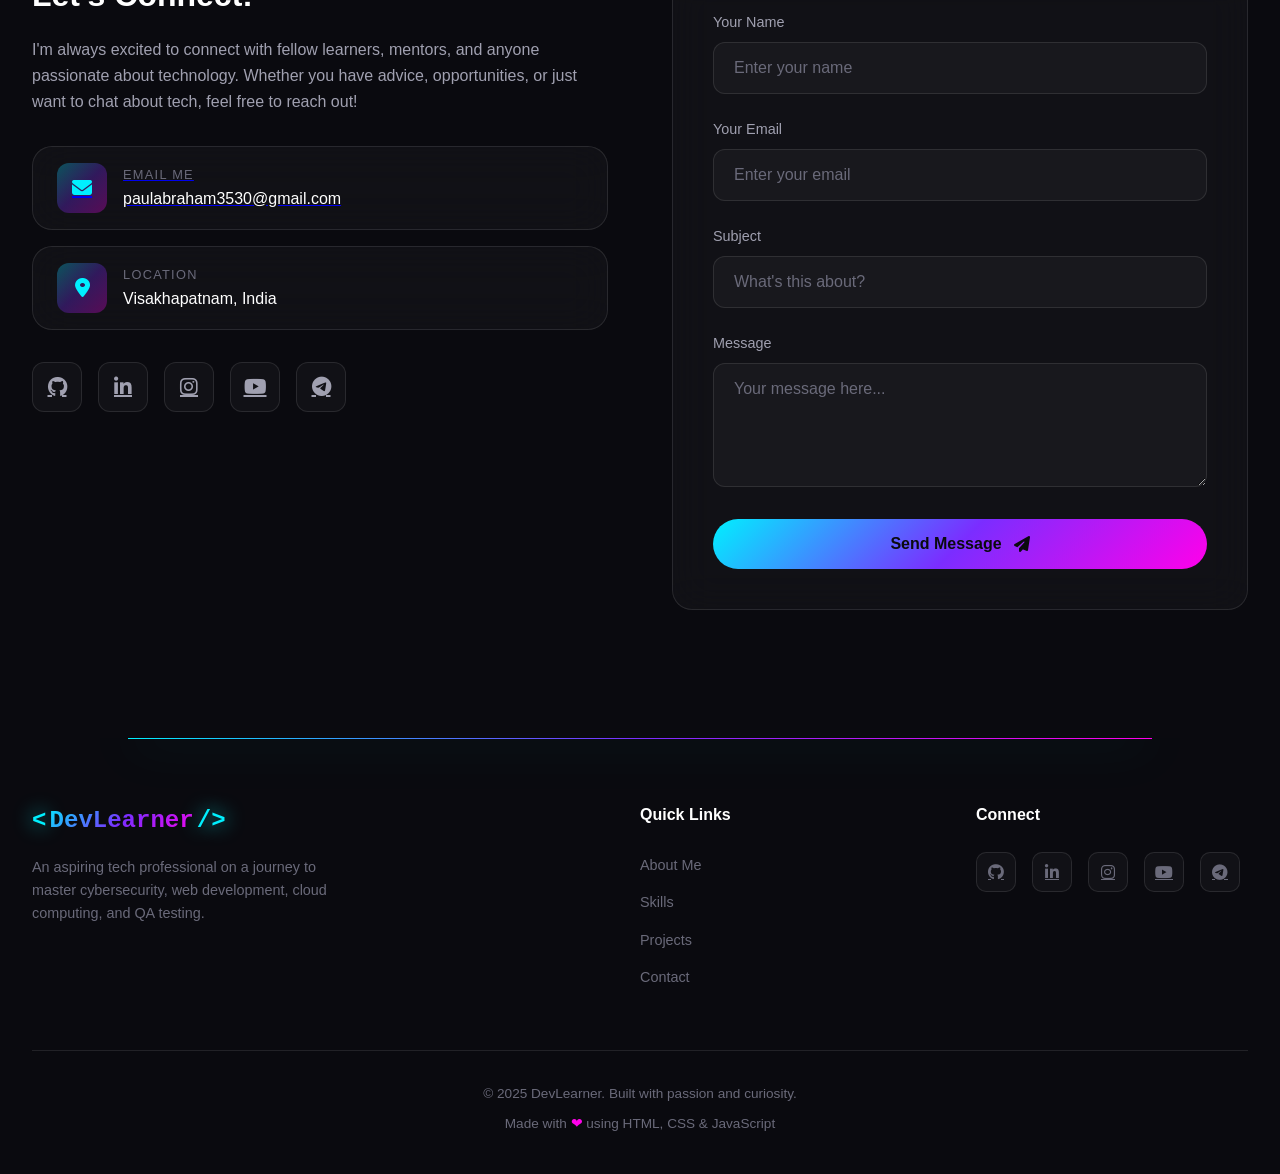
==== commit aa3a7e1d: "Update index.html" ====
--- a/index.html
+++ b/index.html
@@ -53,7 +53,7 @@
                 <span class="title-line gradient-text">Portfolio</span>
                 <span class="title-line">&amp; Tech journal
                 </span>
-                <span class="title-line accent-text">learn,Design﹠Develop</span>
+                <span class="title-line accent-text">learn,Design>&amp;Develop</span>
             </h1>
             <p class="hero-subtitle animate-on-scroll">
                 CSE student at Andhra university college of engineering [AUCE] . focused on <span
@@ -420,4 +420,4 @@
     <script src="script.js?v=3"></script>
 </body>
 
-</html>+</html>
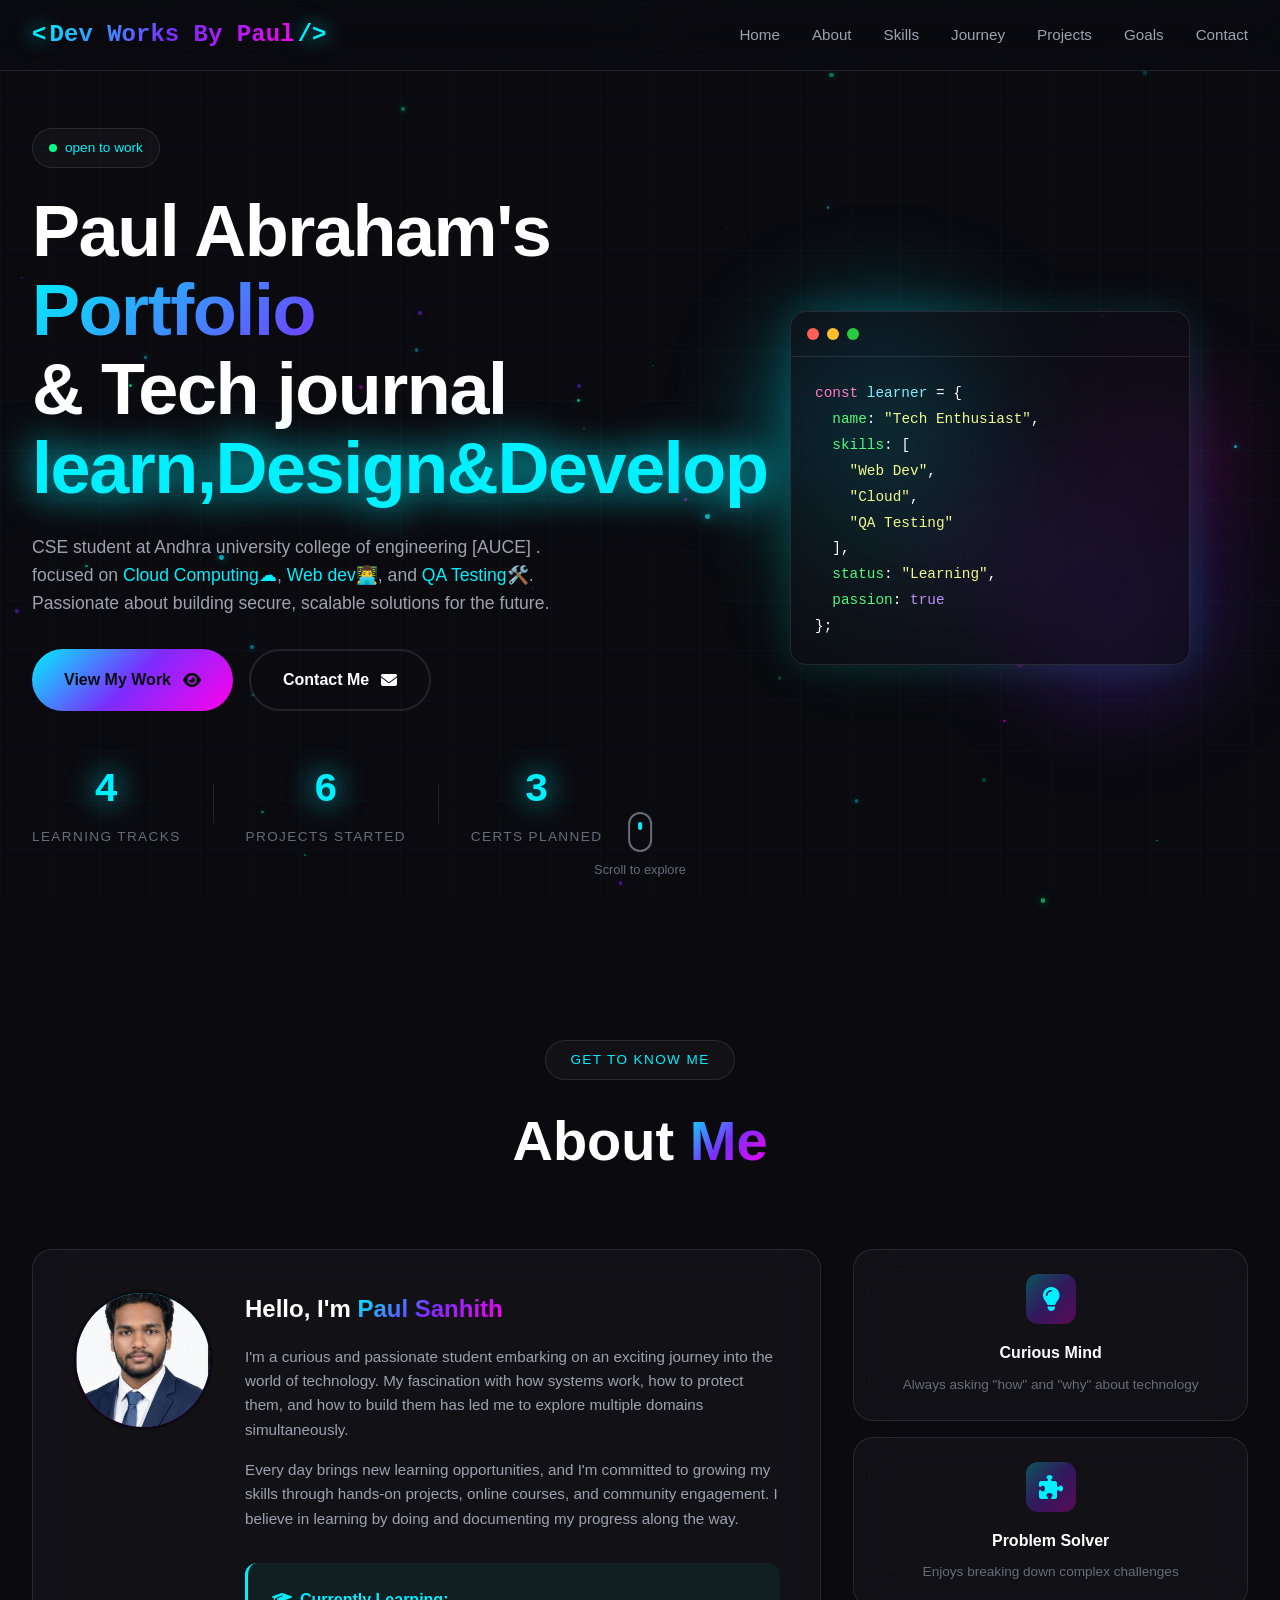
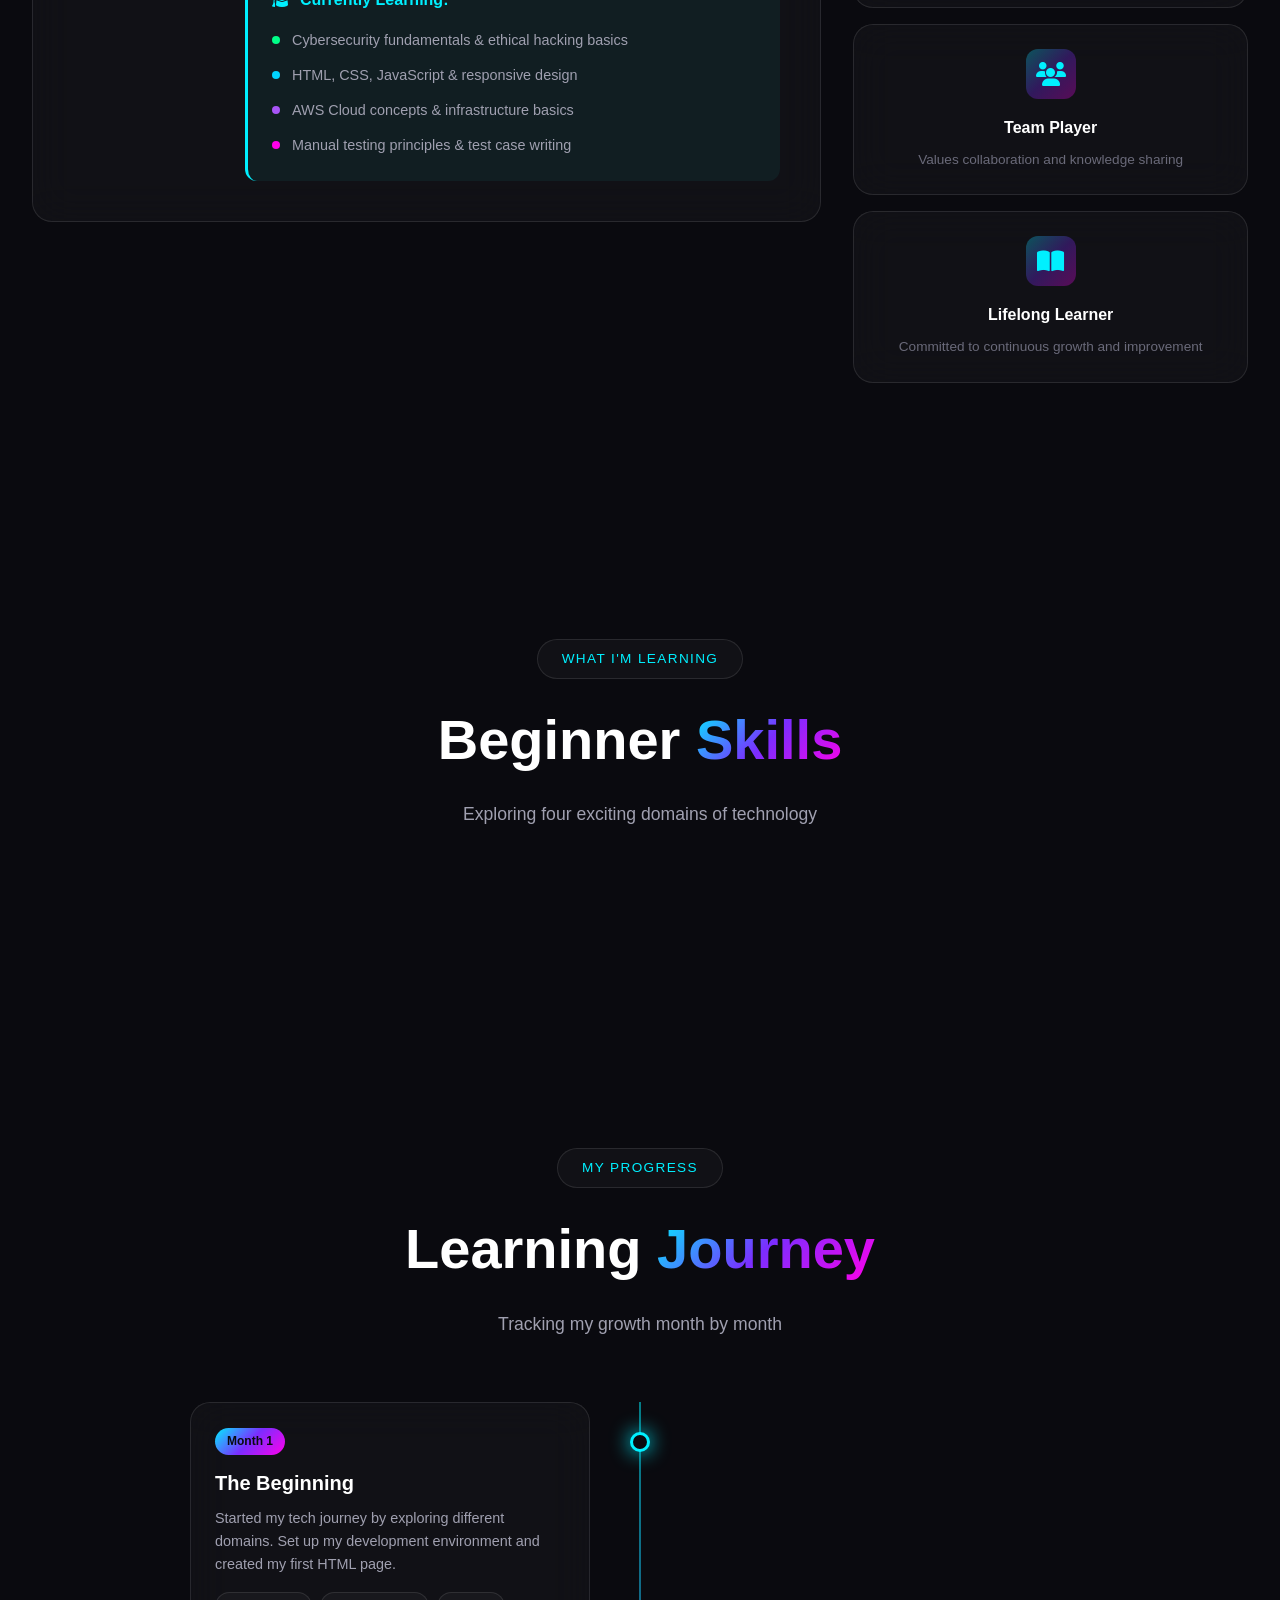
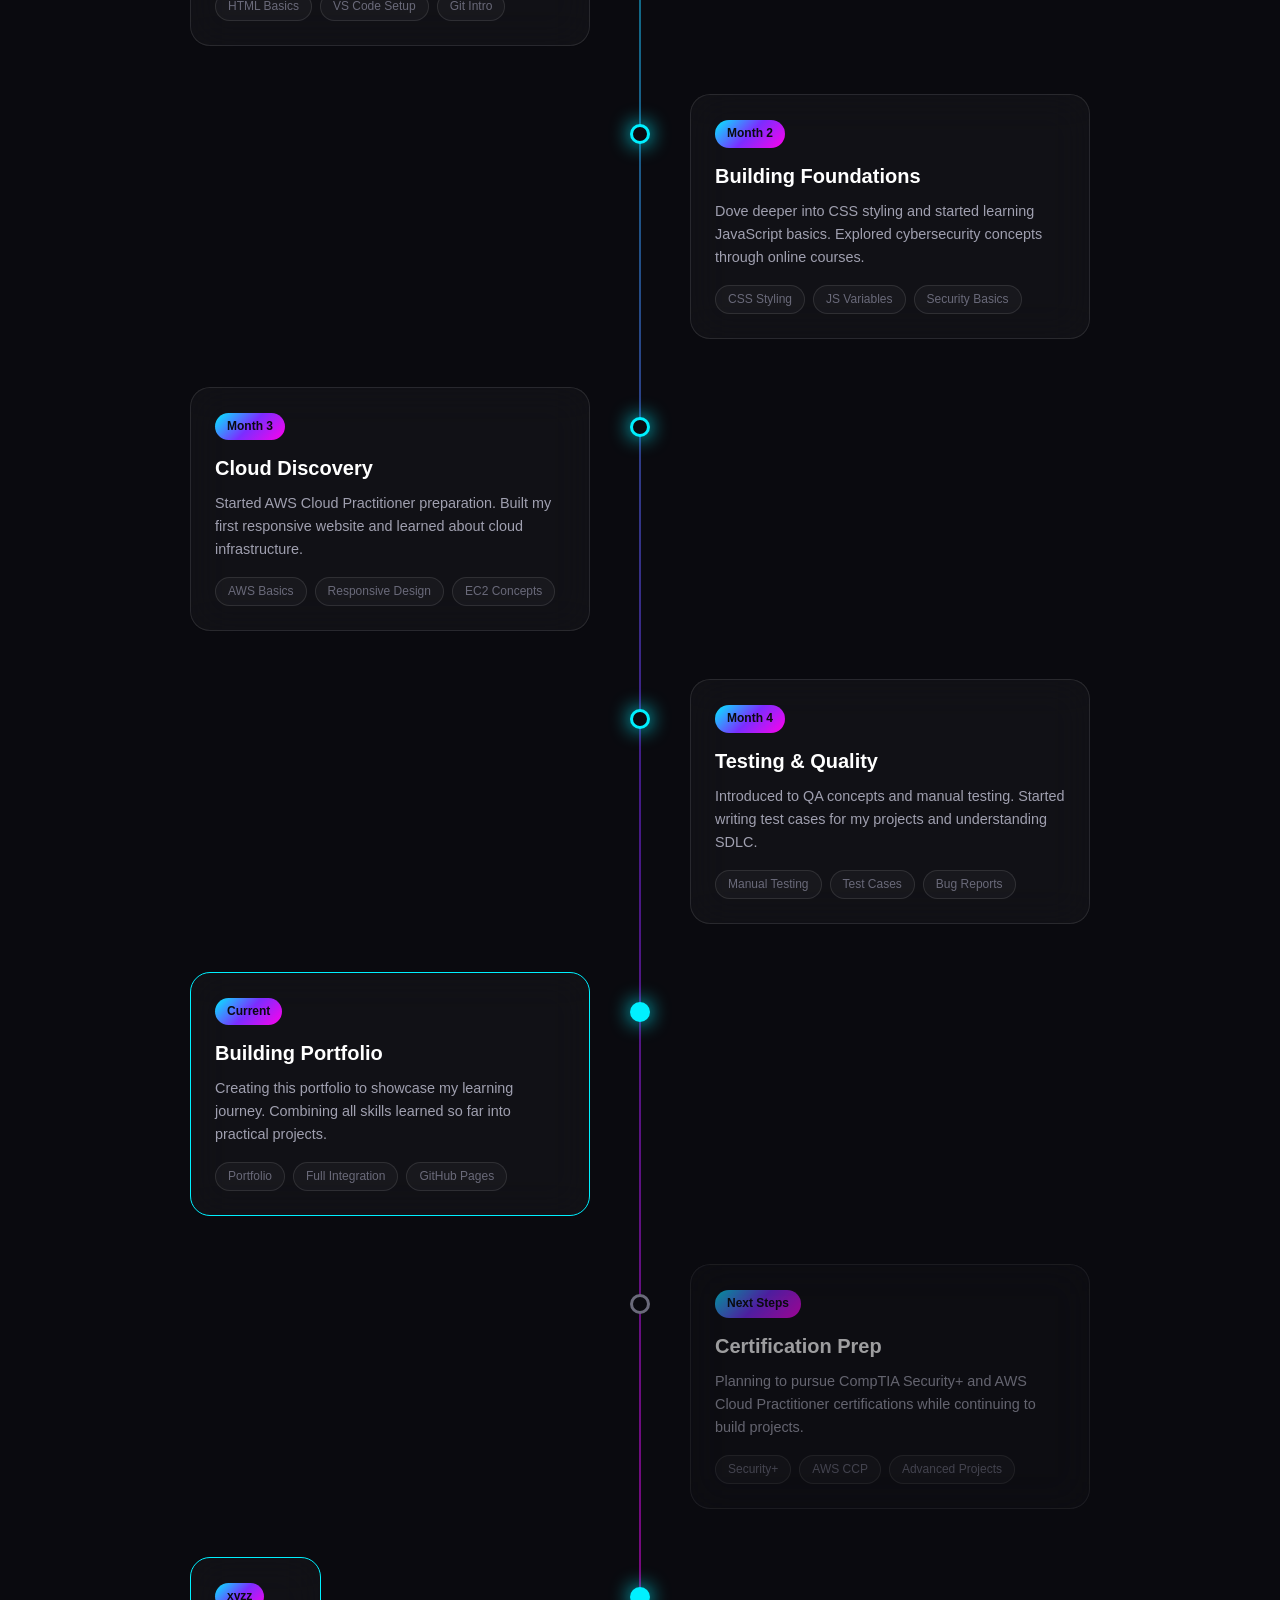
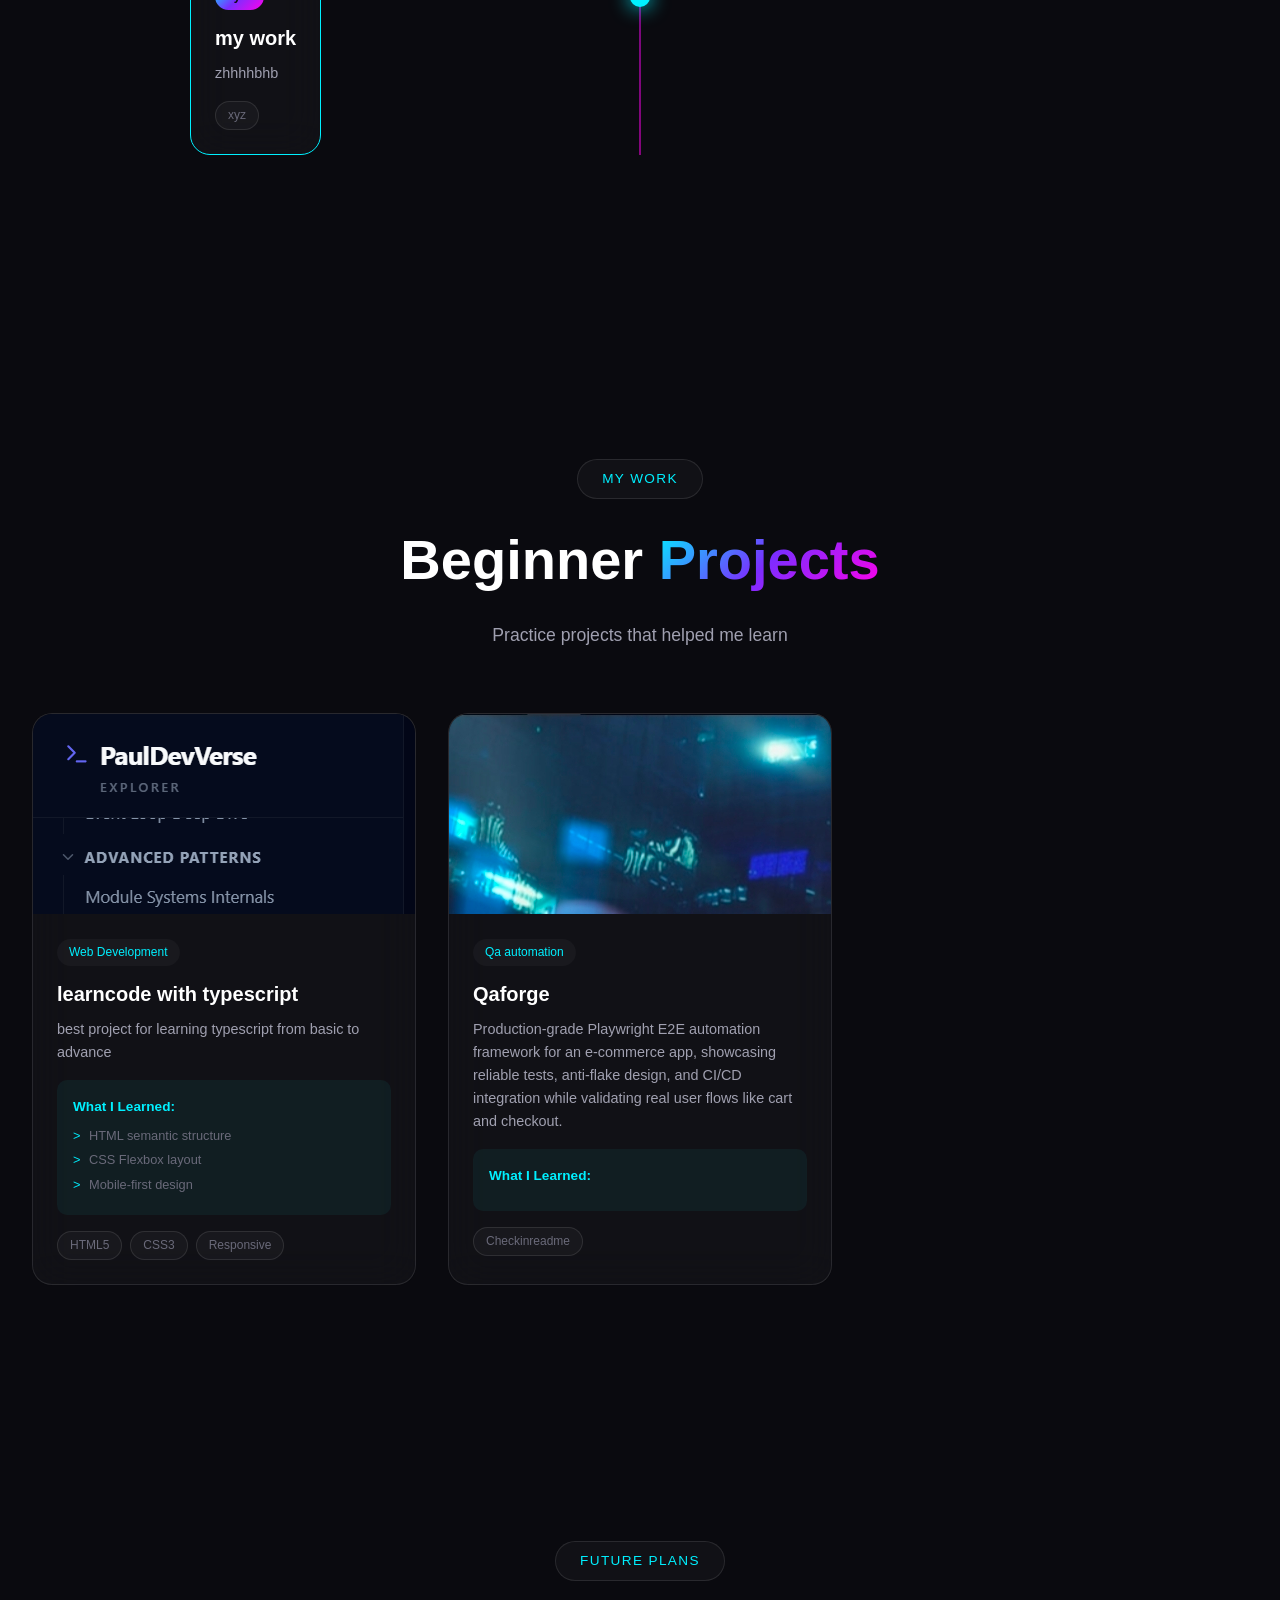
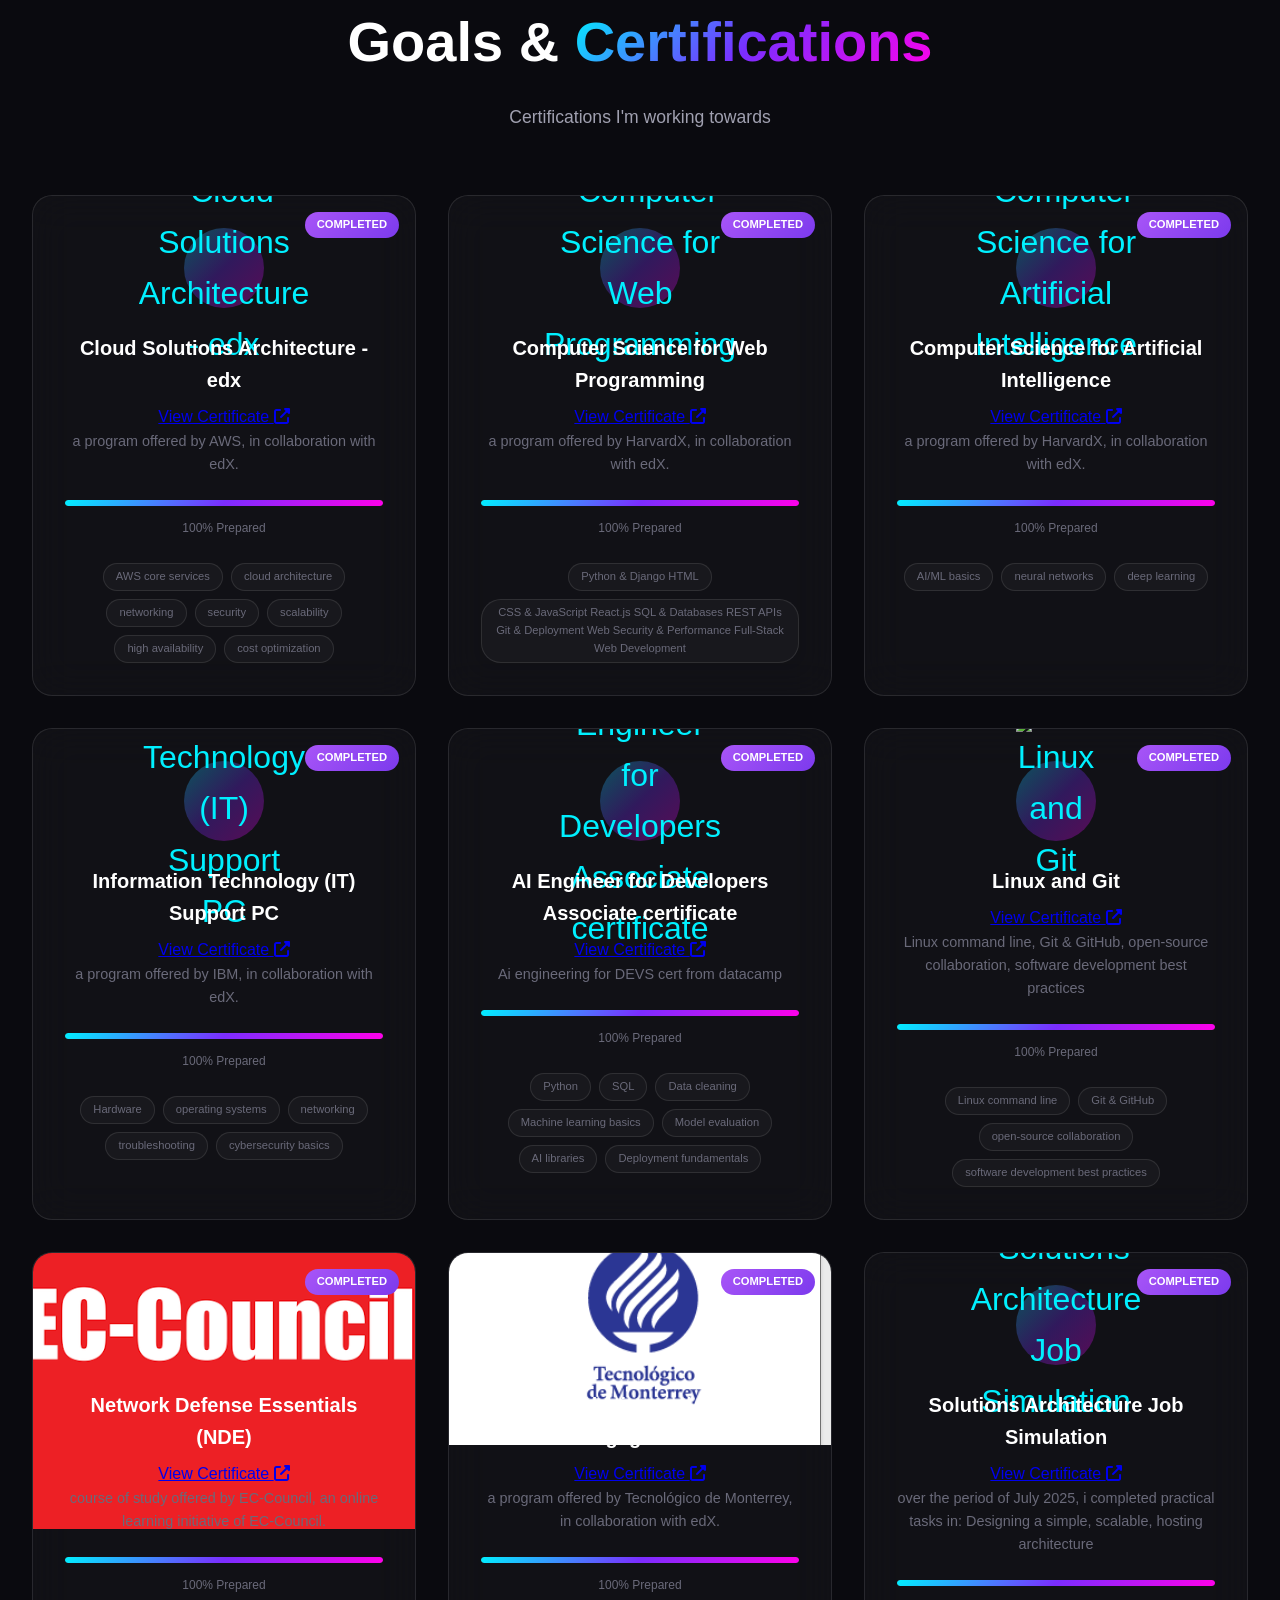
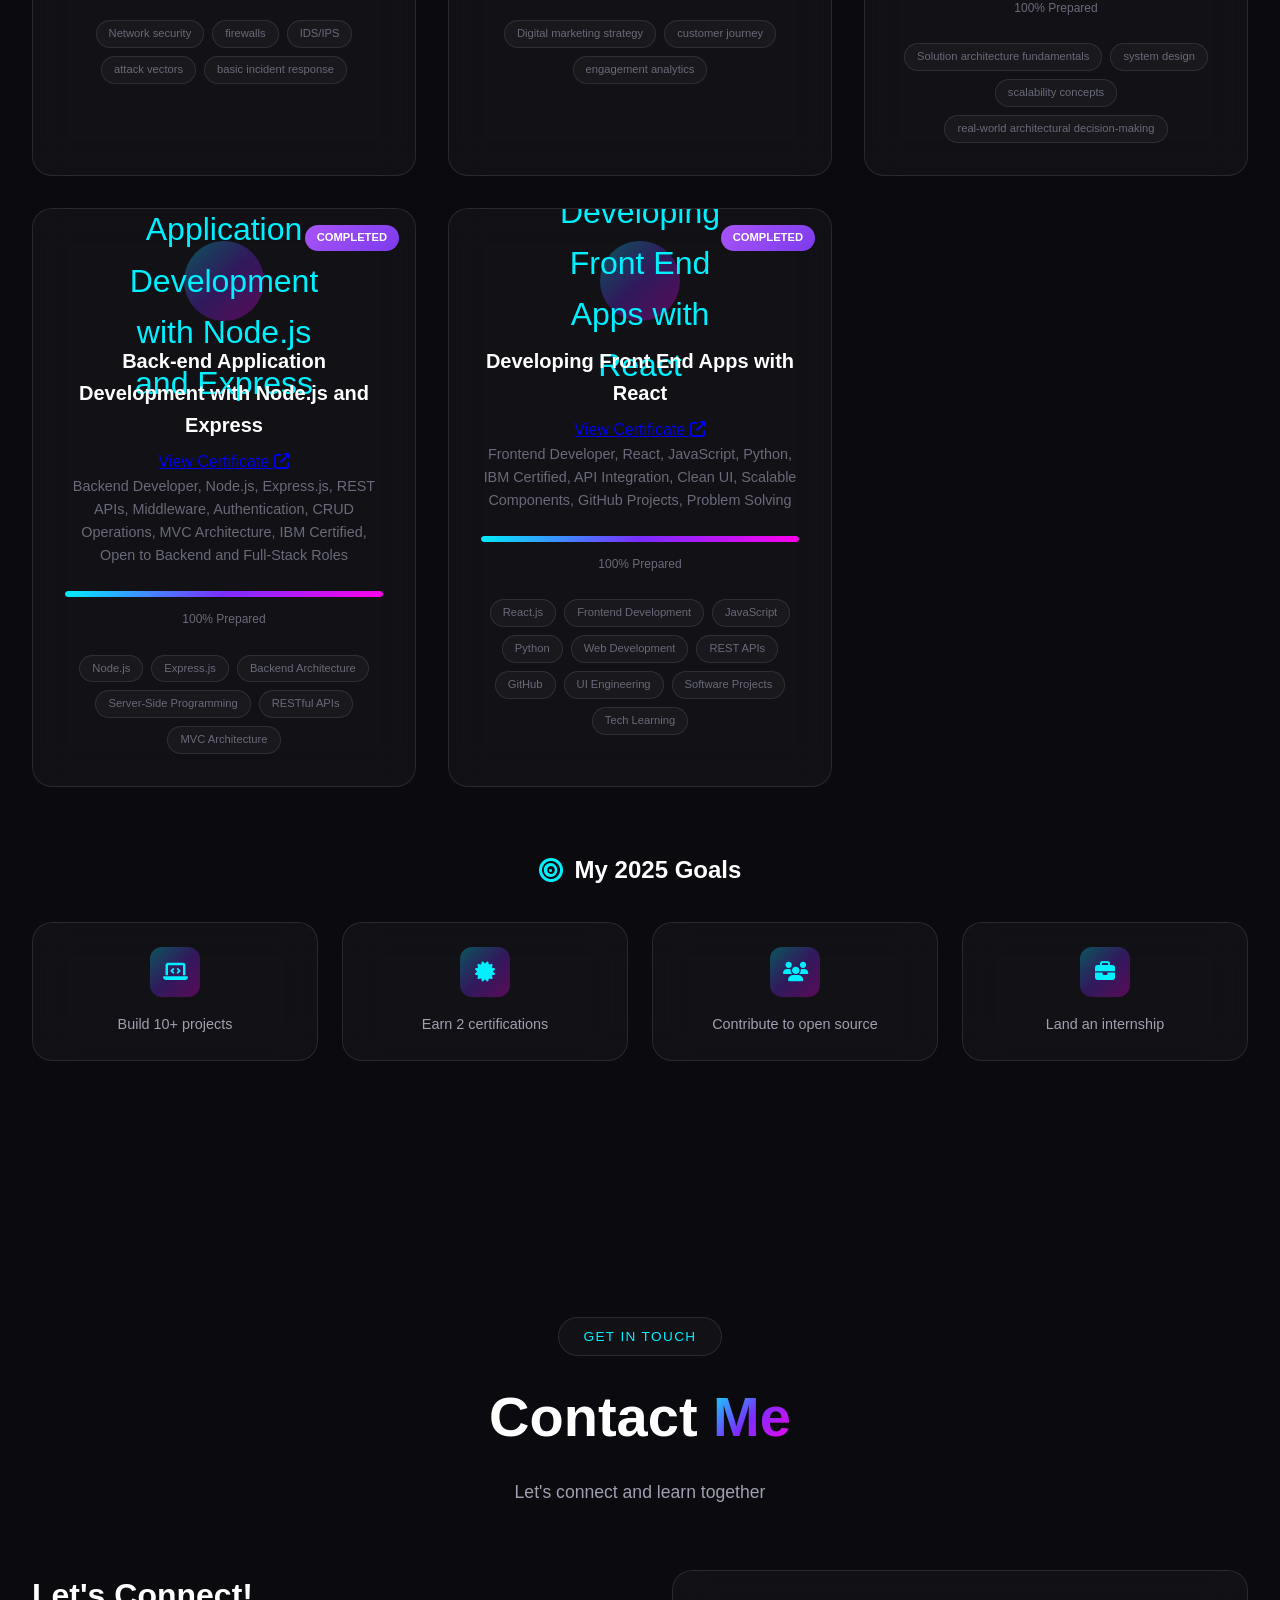
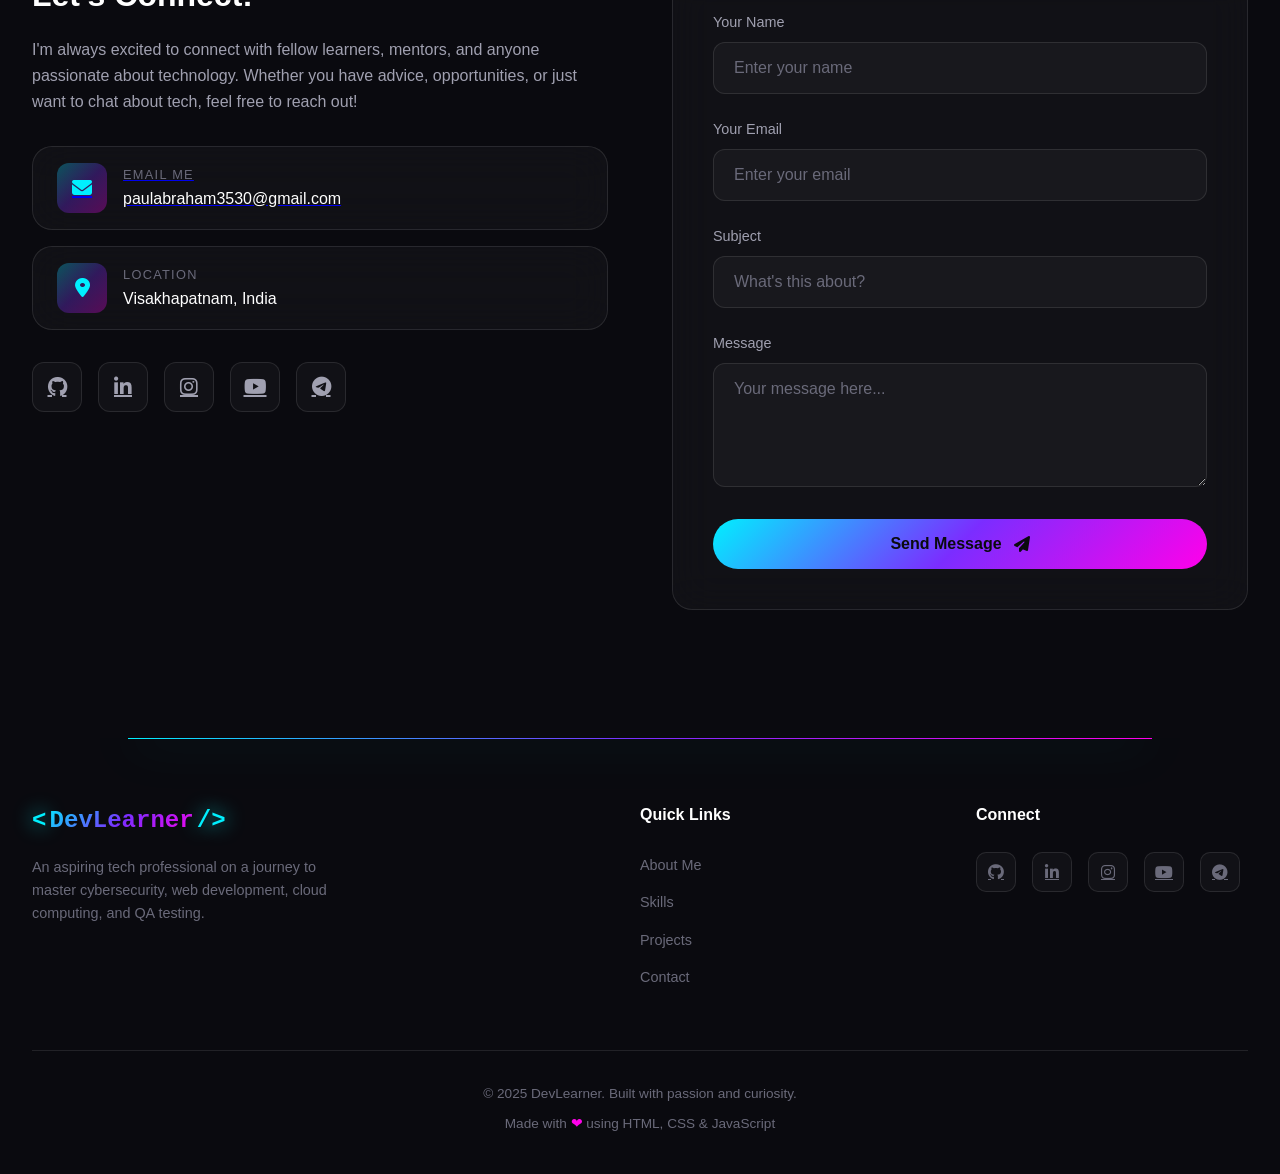
==== commit 2ba7760d: "Fix formatting of accent text in index.html" ====
--- a/index.html
+++ b/index.html
@@ -53,7 +53,7 @@
                 <span class="title-line gradient-text">Portfolio</span>
                 <span class="title-line">&amp; Tech journal
                 </span>
-                <span class="title-line accent-text">learn,Design>&amp;Develop</span>
+                <span class="title-line accent-text">learn,Design&amp;Develop</span>
             </h1>
             <p class="hero-subtitle animate-on-scroll">
                 CSE student at Andhra university college of engineering [AUCE] . focused on <span
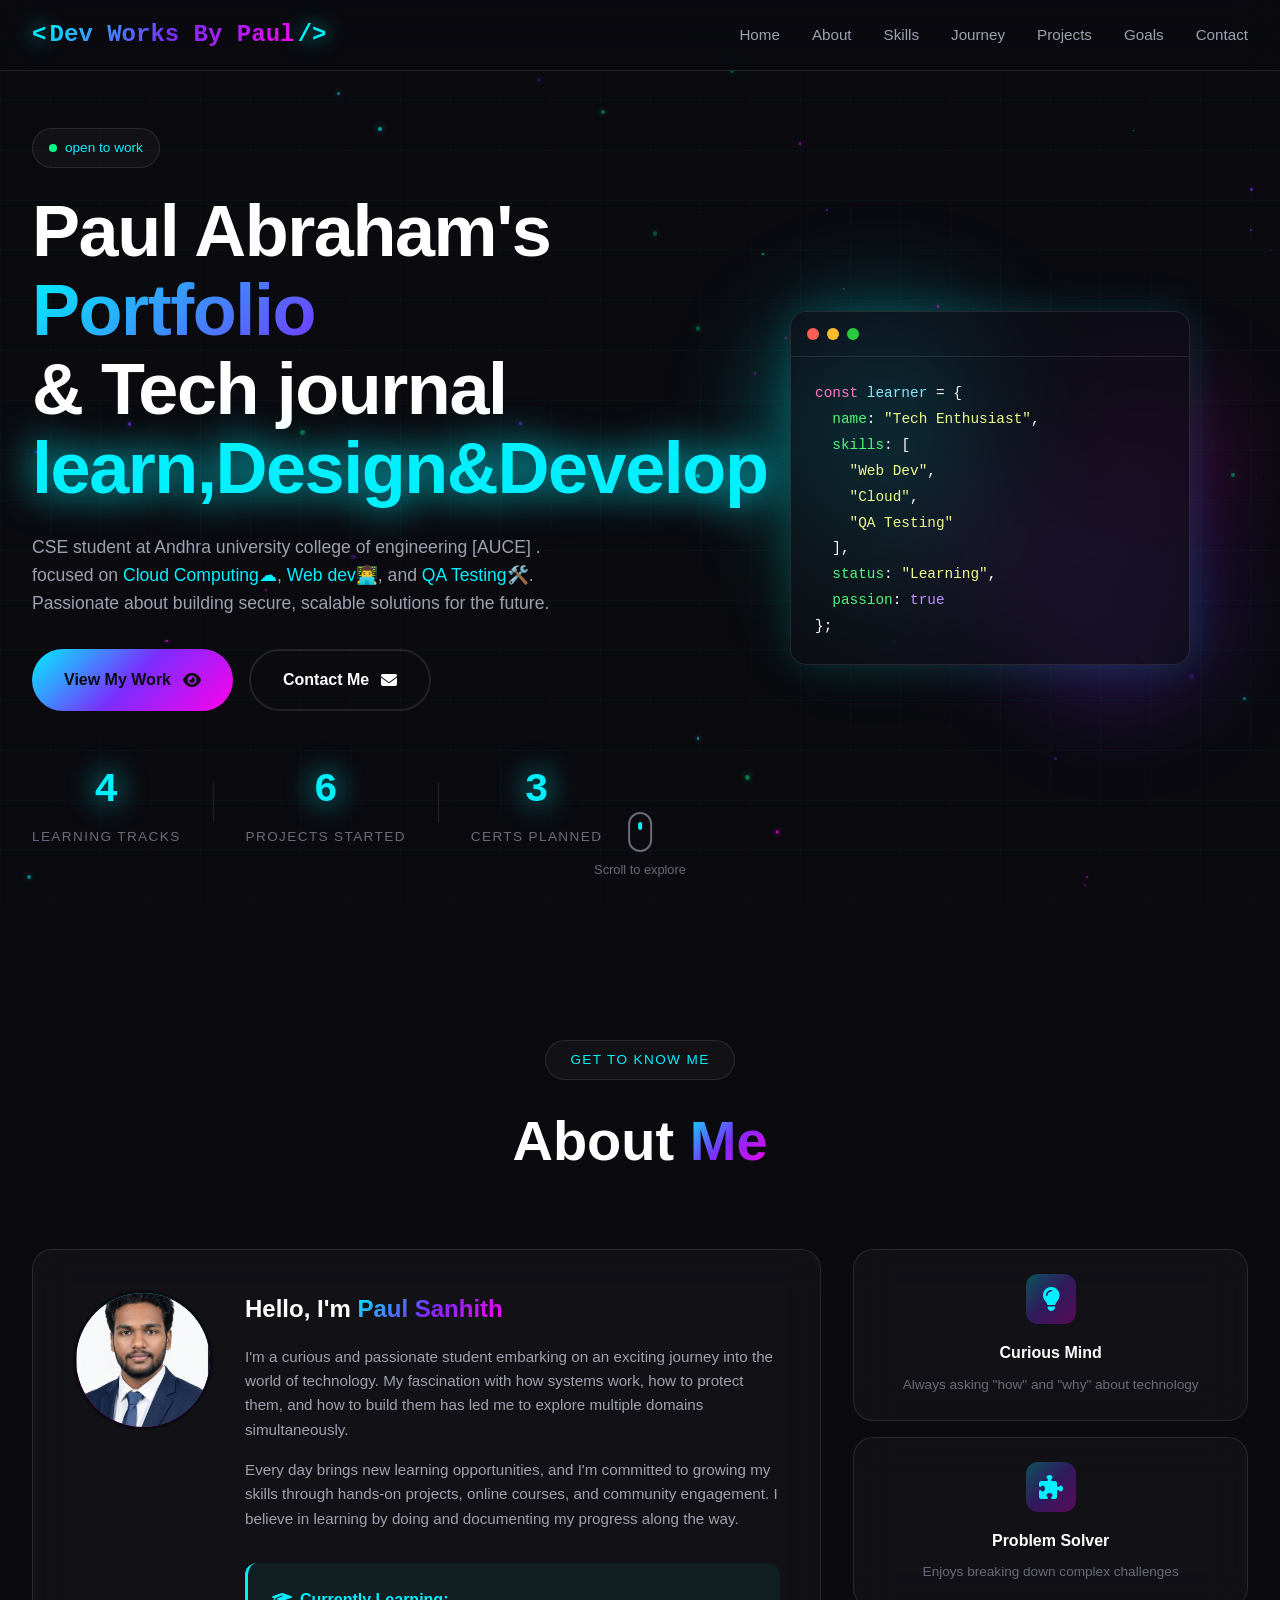
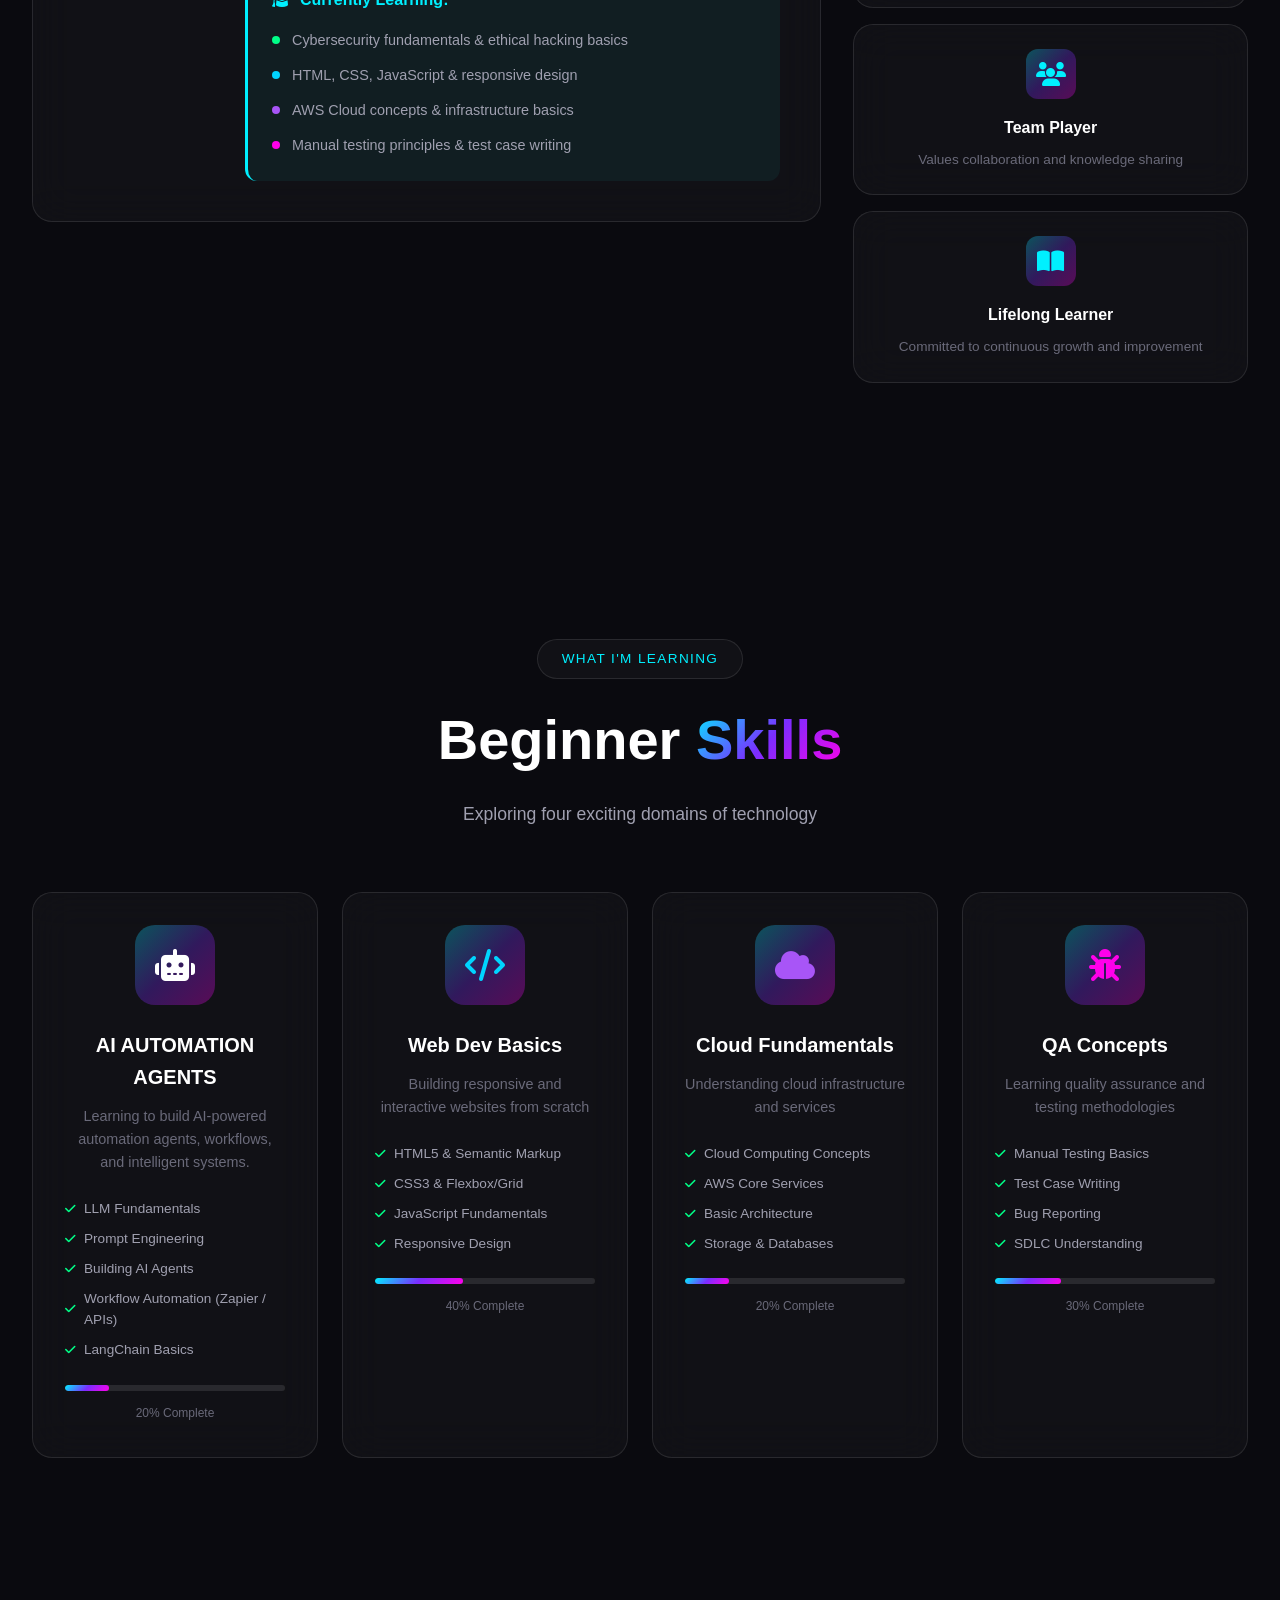
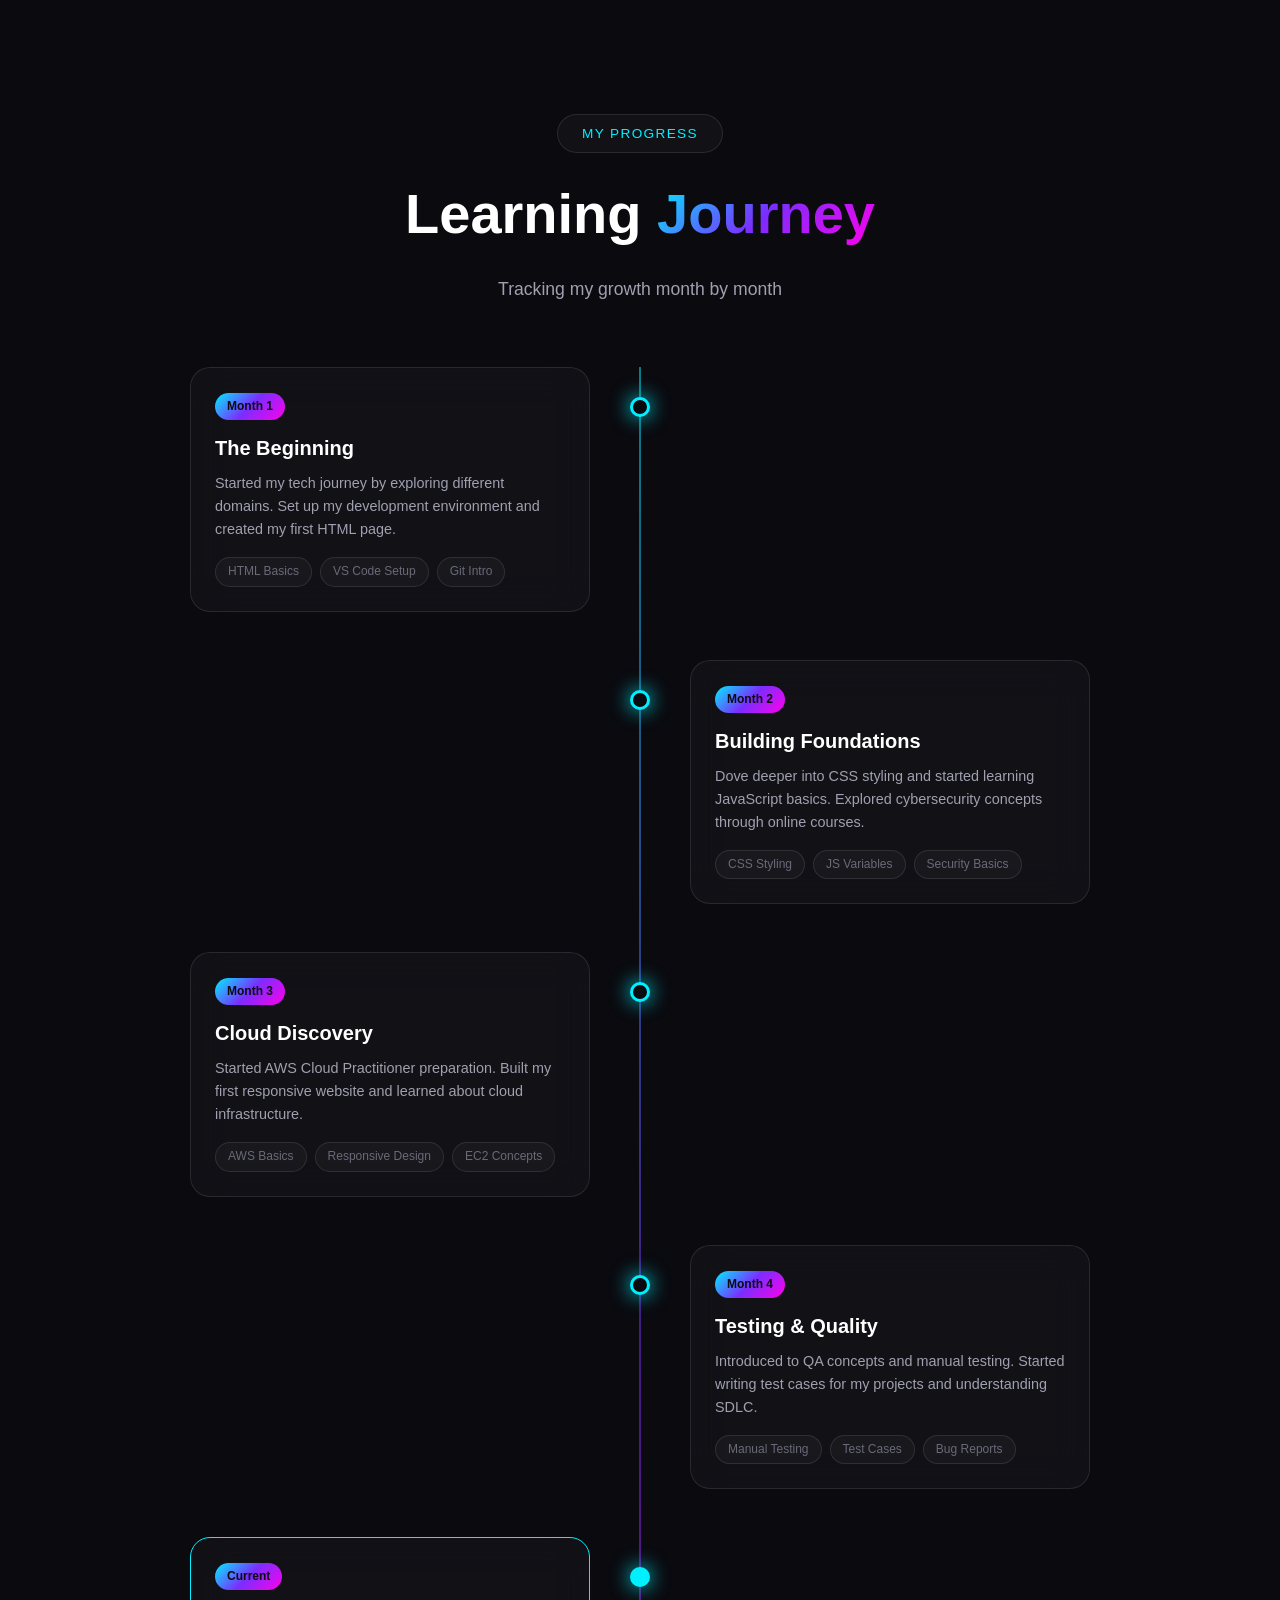
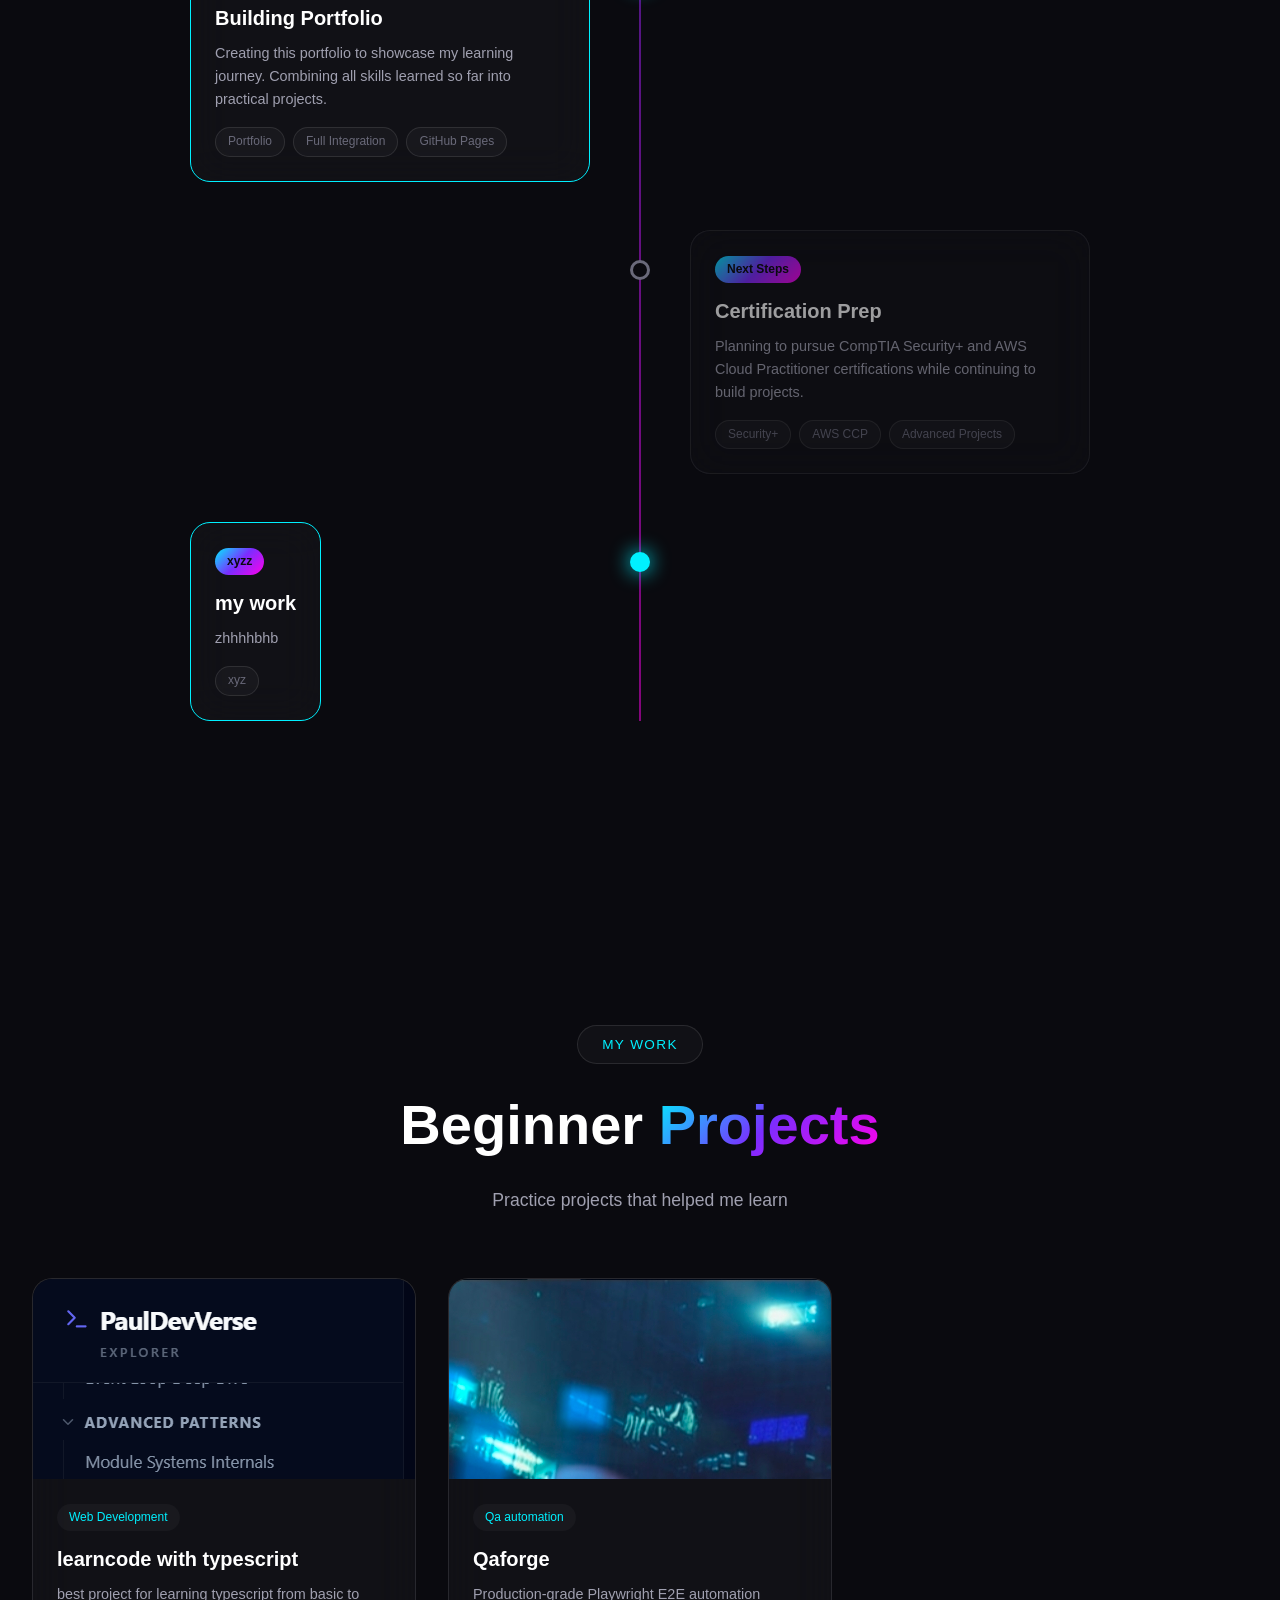
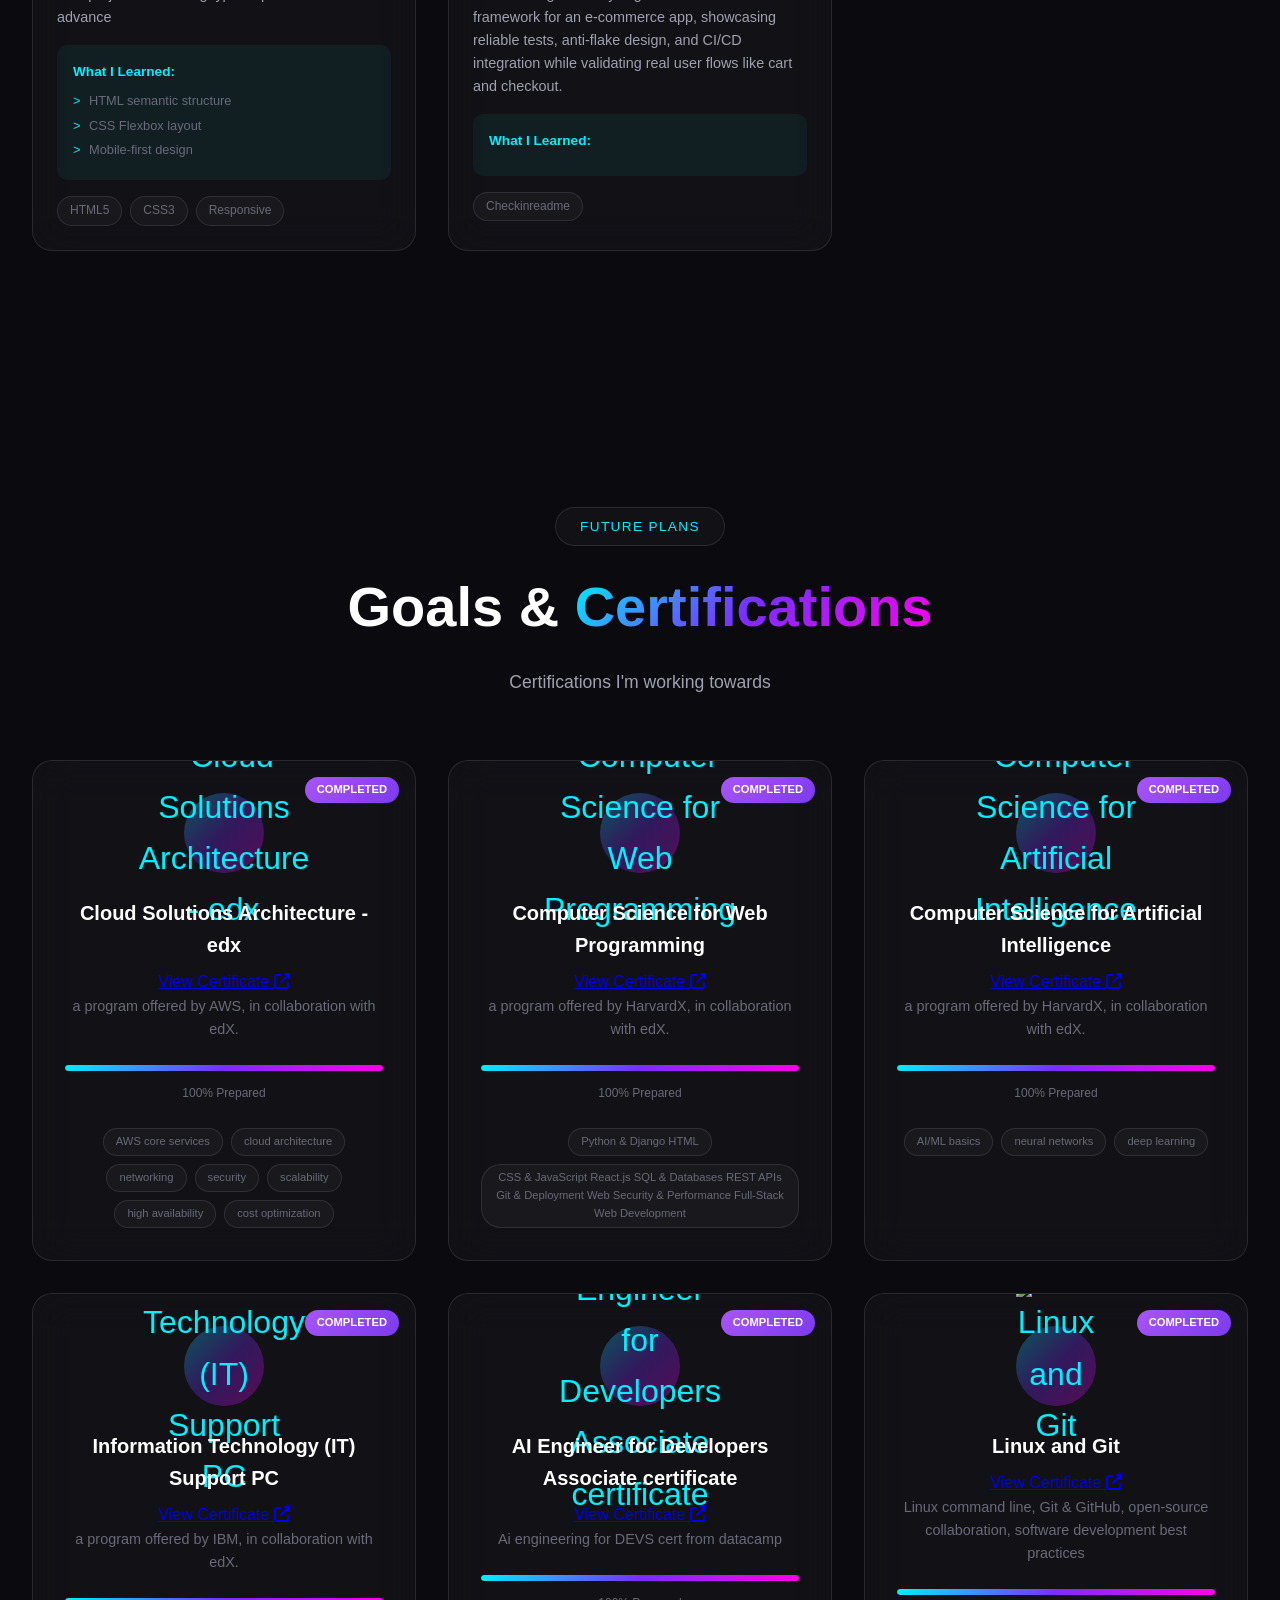
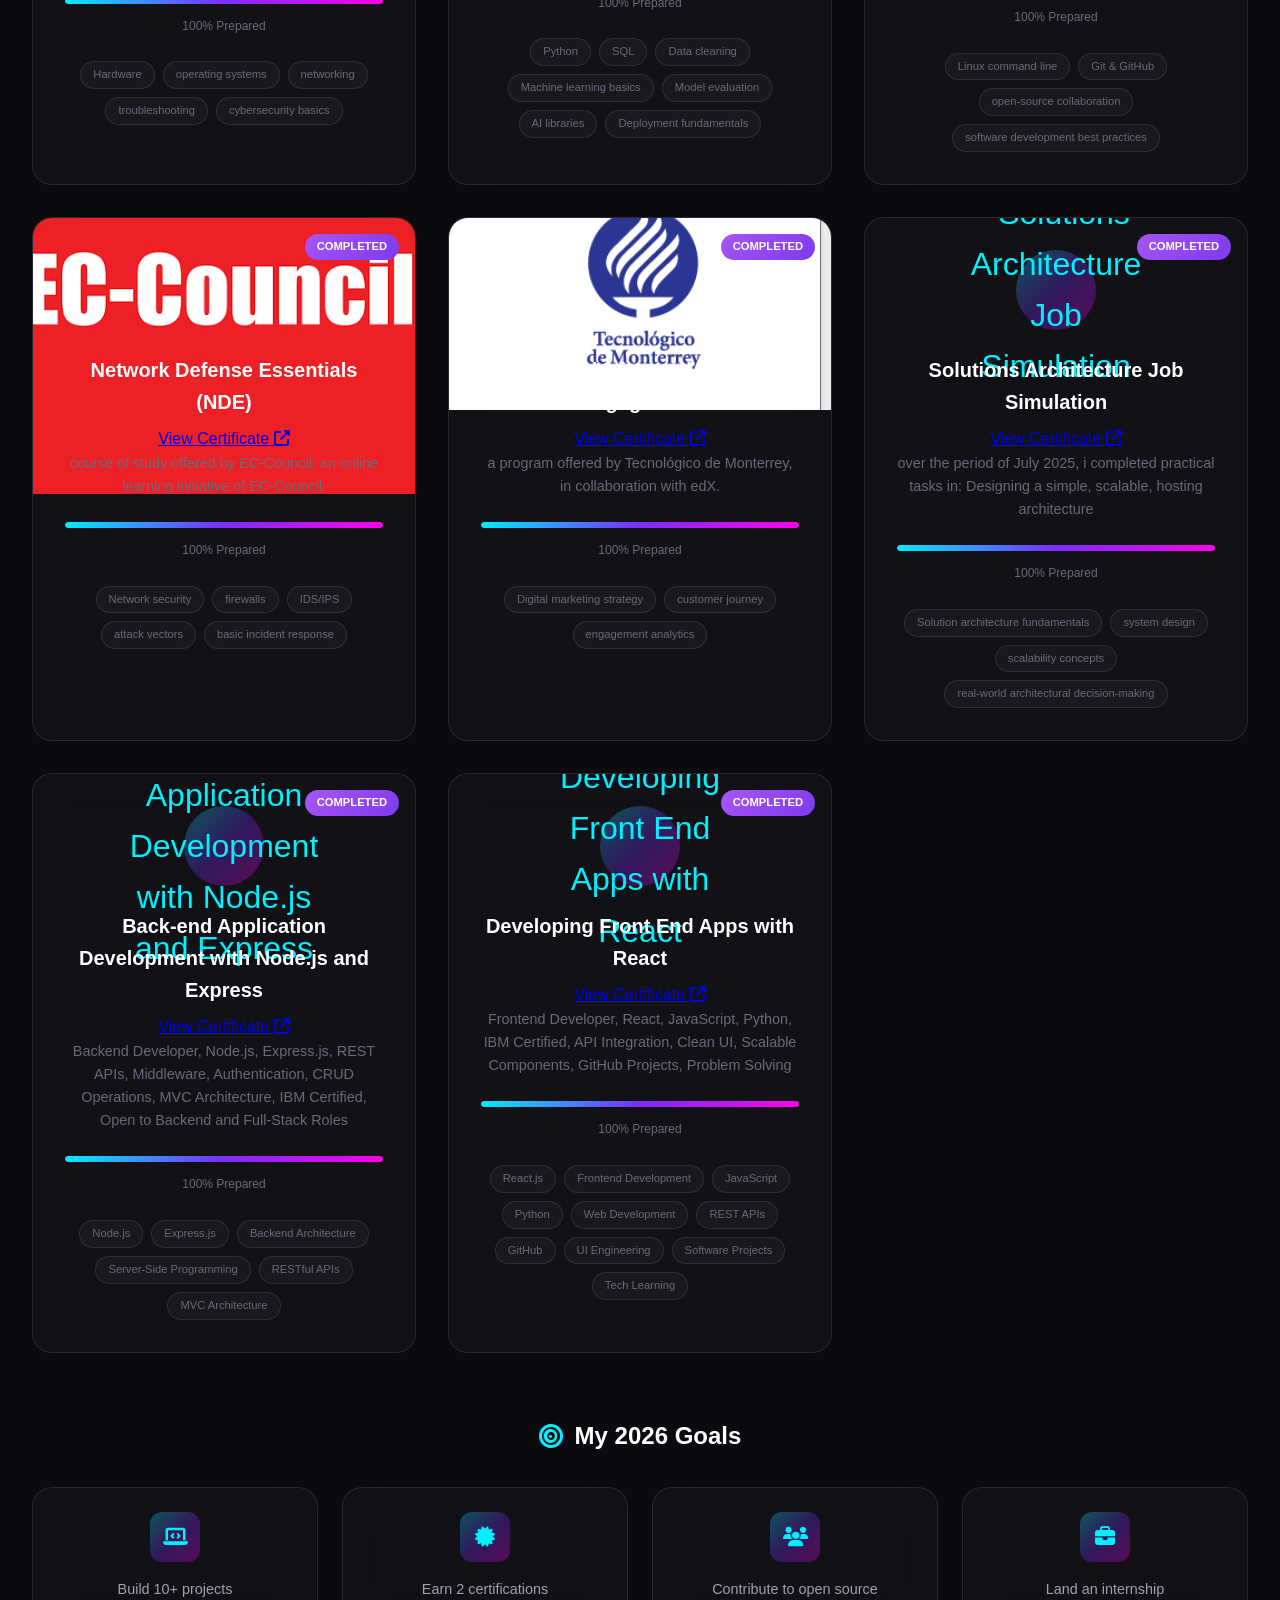
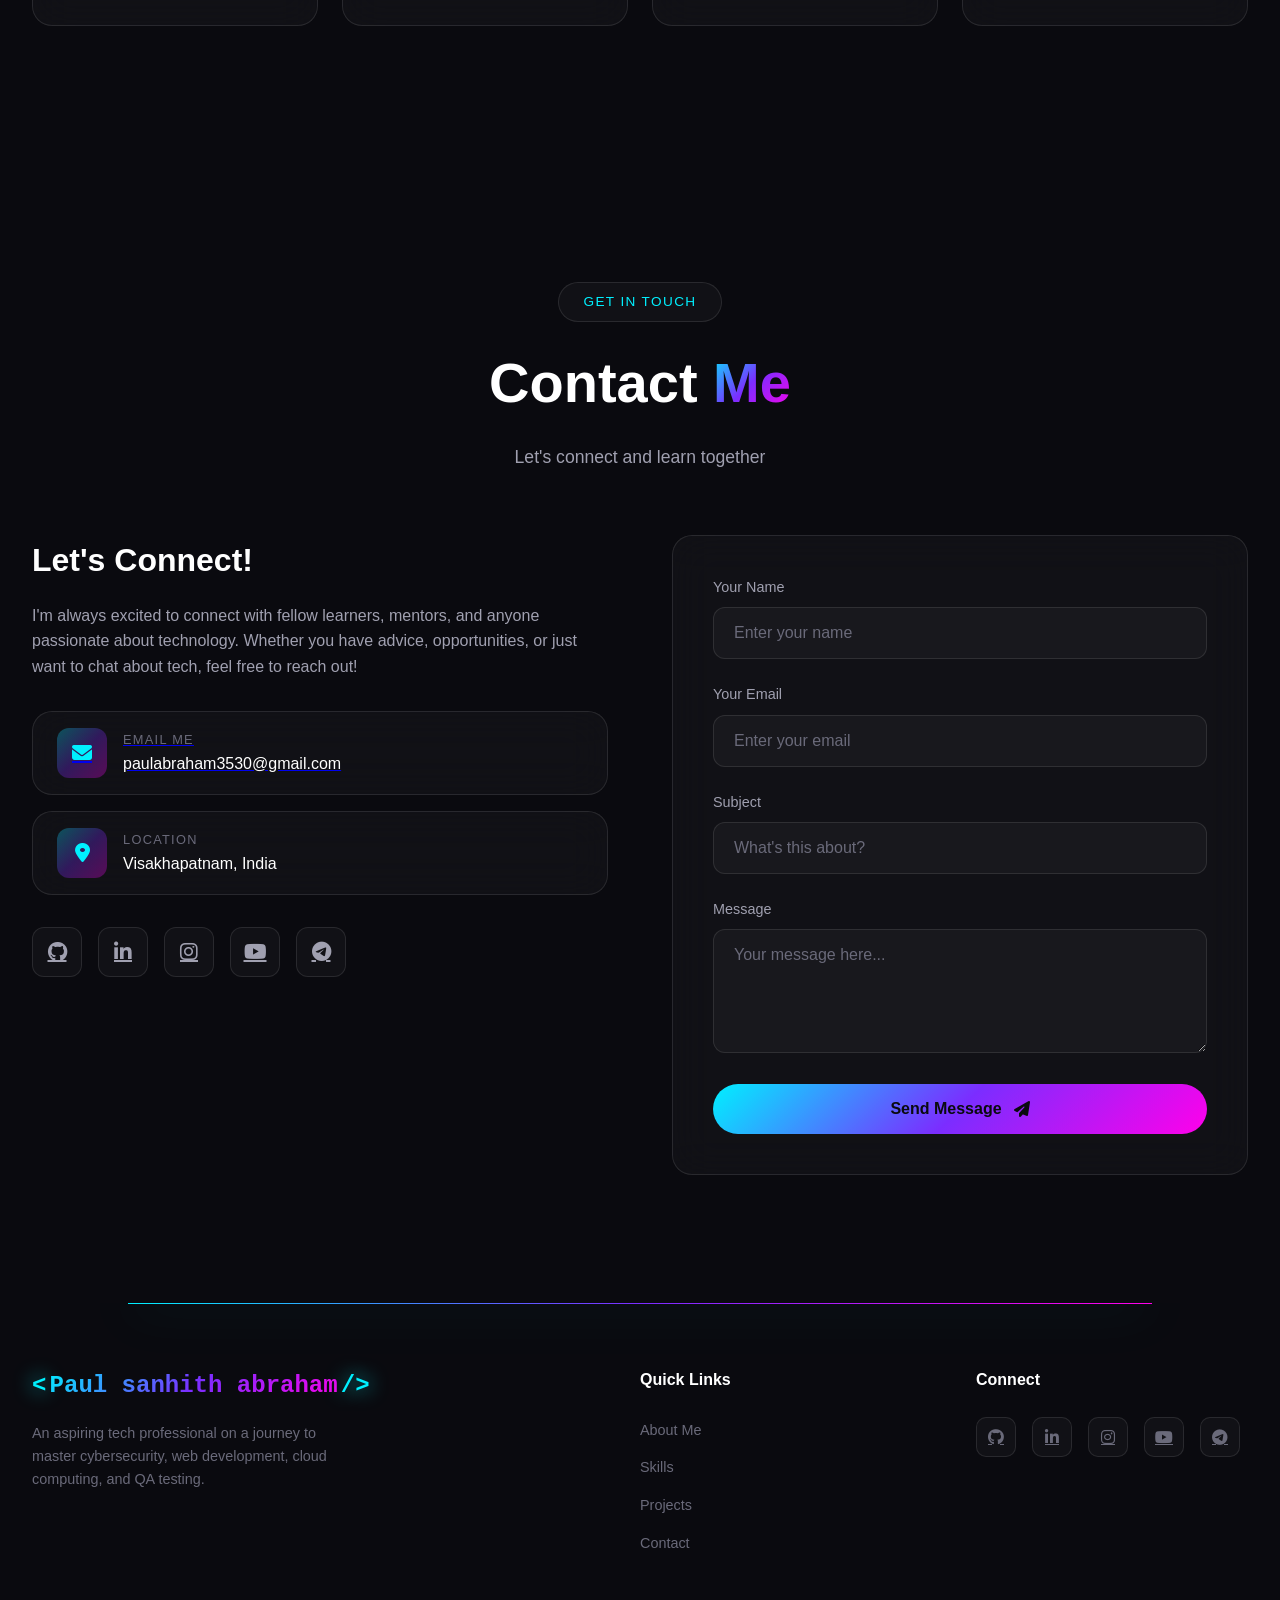
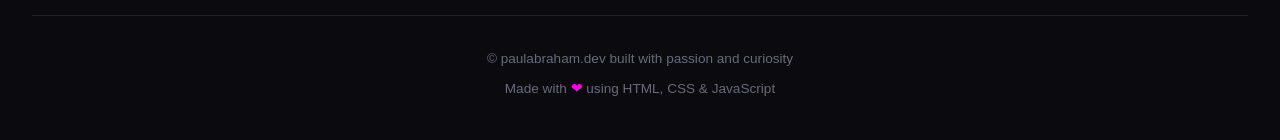
==== commit f21b2f26: "Update footer and goals section in index.html" ====
--- a/index.html
+++ b/index.html
@@ -248,7 +248,7 @@
             </div>
 
             <div class="goals-section animate-on-scroll">
-                <h3 class="goals-title"><i class="fas fa-bullseye"></i> My 2025 Goals</h3>
+                <h3 class="goals-title"><i class="fas fa-bullseye"></i> My 2026 Goals</h3>
                 <div class="goals-grid">
                     <div class="goal-item glass-card">
                         <div class="goal-icon"><i class="fas fa-laptop-code"></i></div>
@@ -379,7 +379,7 @@
                 <div class="footer-brand">
                     <a href="#" class="footer-logo">
                         <span class="logo-bracket">&lt;</span>
-                        <span class="logo-text">DevLearner</span>
+                        <span class="logo-text"> Paul sanhith abraham</span>
                         <span class="logo-bracket">/&gt;</span>
                     </a>
                     <p>An aspiring tech professional on a journey to master cybersecurity, web development, cloud
@@ -411,7 +411,7 @@
                 </div>
             </div>
             <div class="footer-bottom">
-                <p>&copy; 2025 DevLearner. Built with passion and curiosity.</p>
+                <p>&copy; paulabraham.dev built with passion and curiosity </p>
                 <p class="footer-tech">Made with <span class="heart">&#10084;</span> using HTML, CSS & JavaScript</p>
             </div>
         </div>
